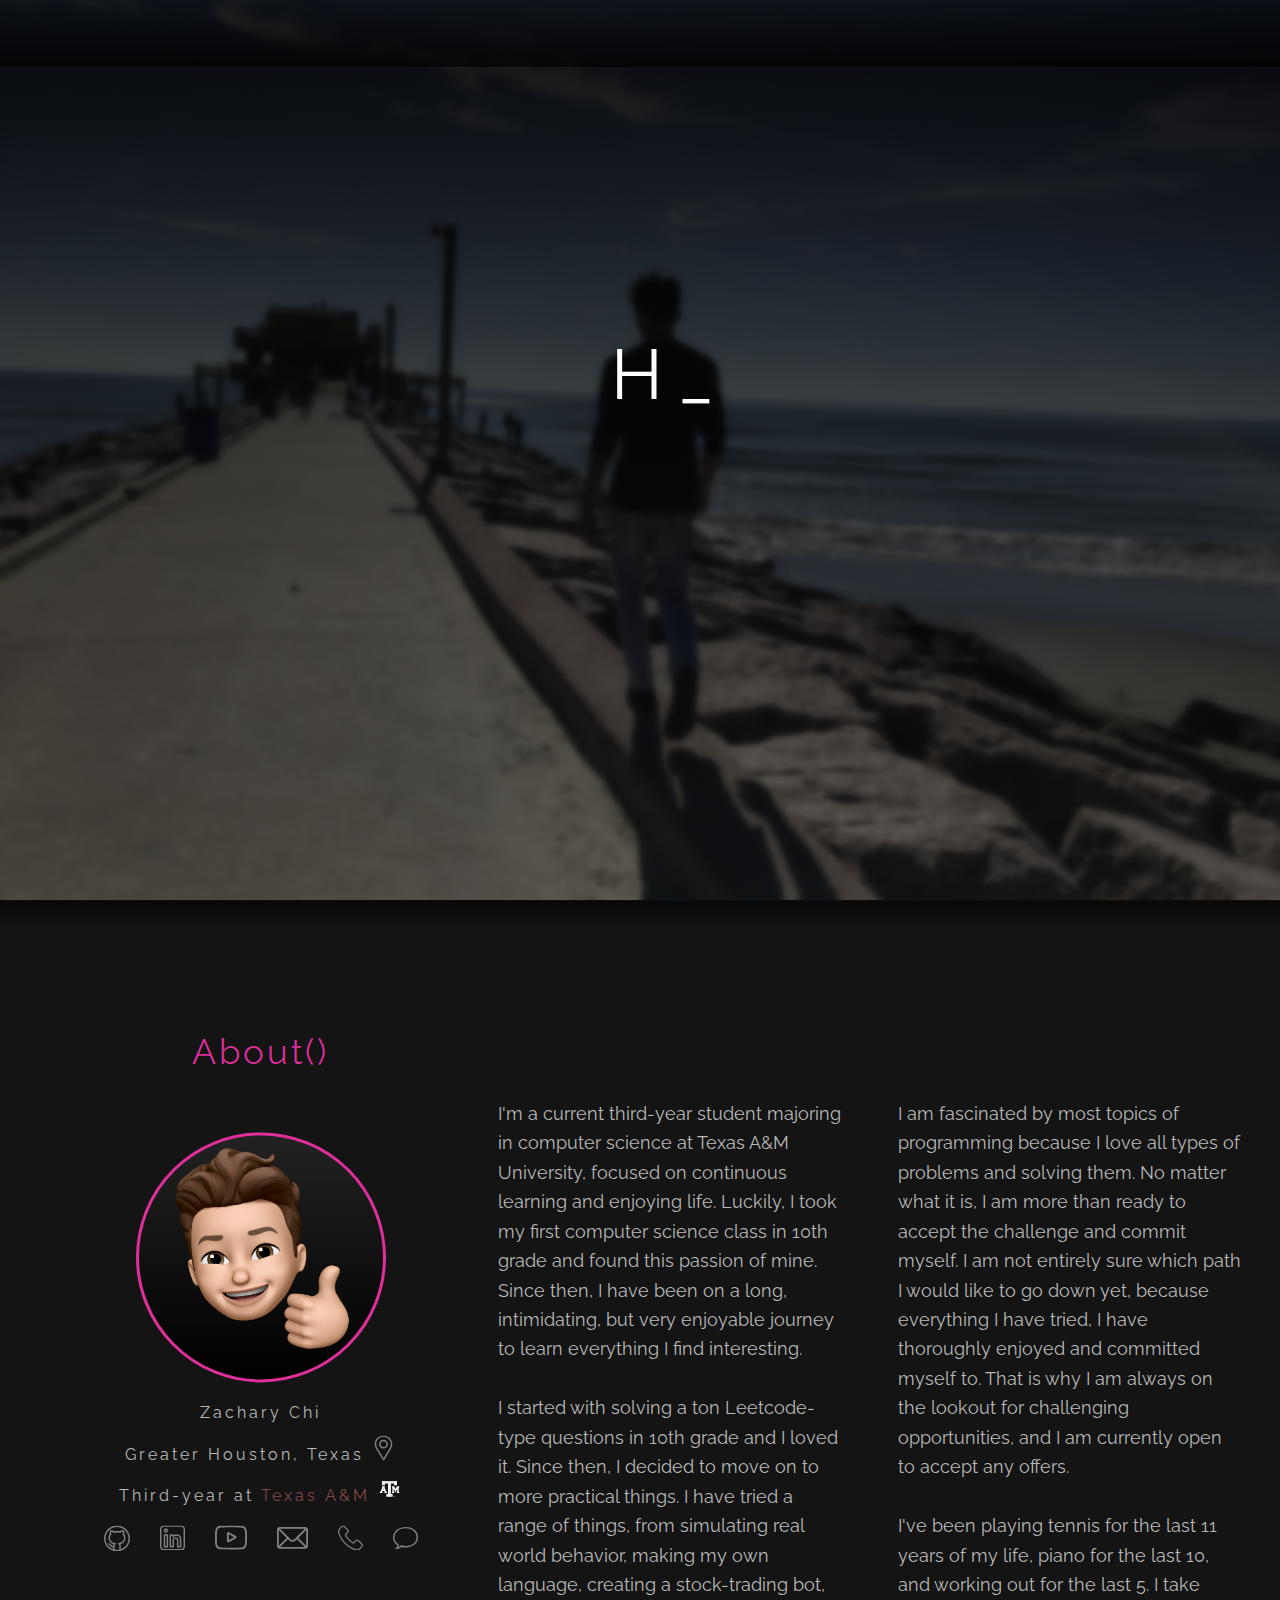
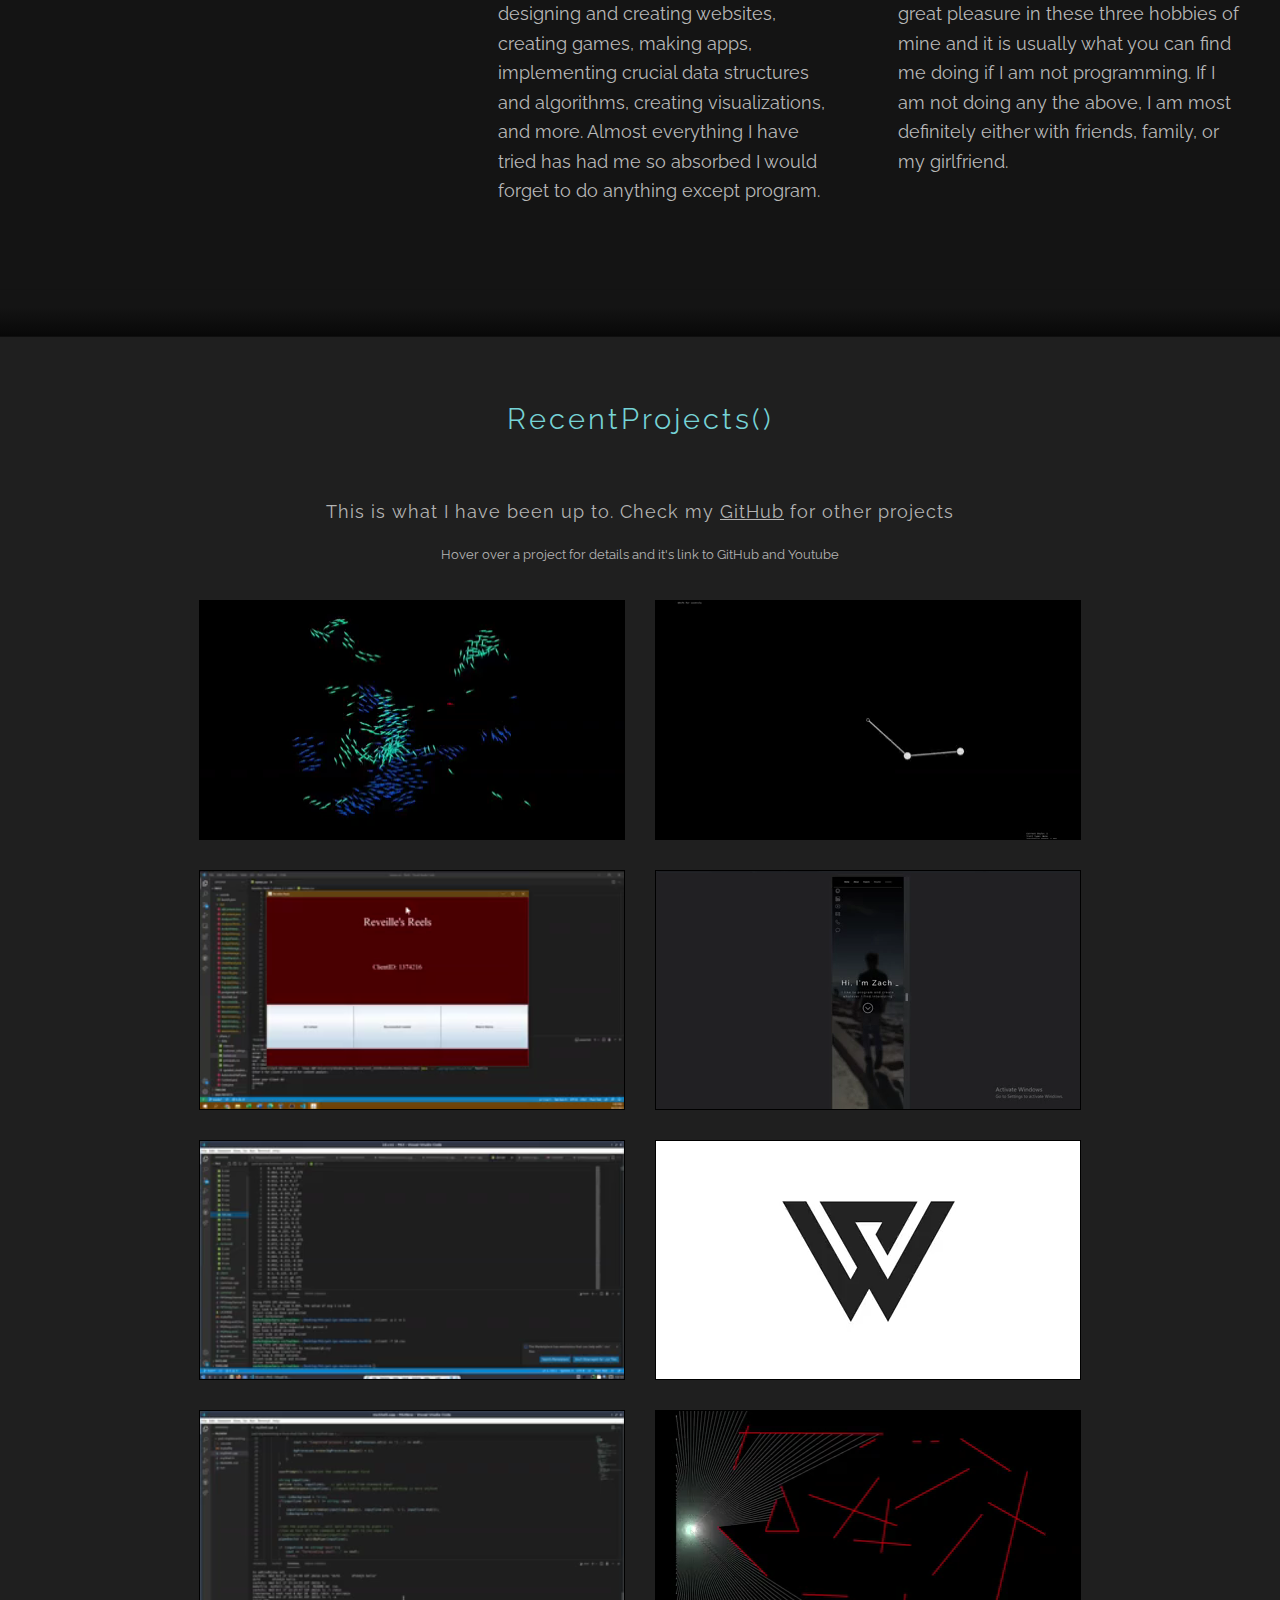
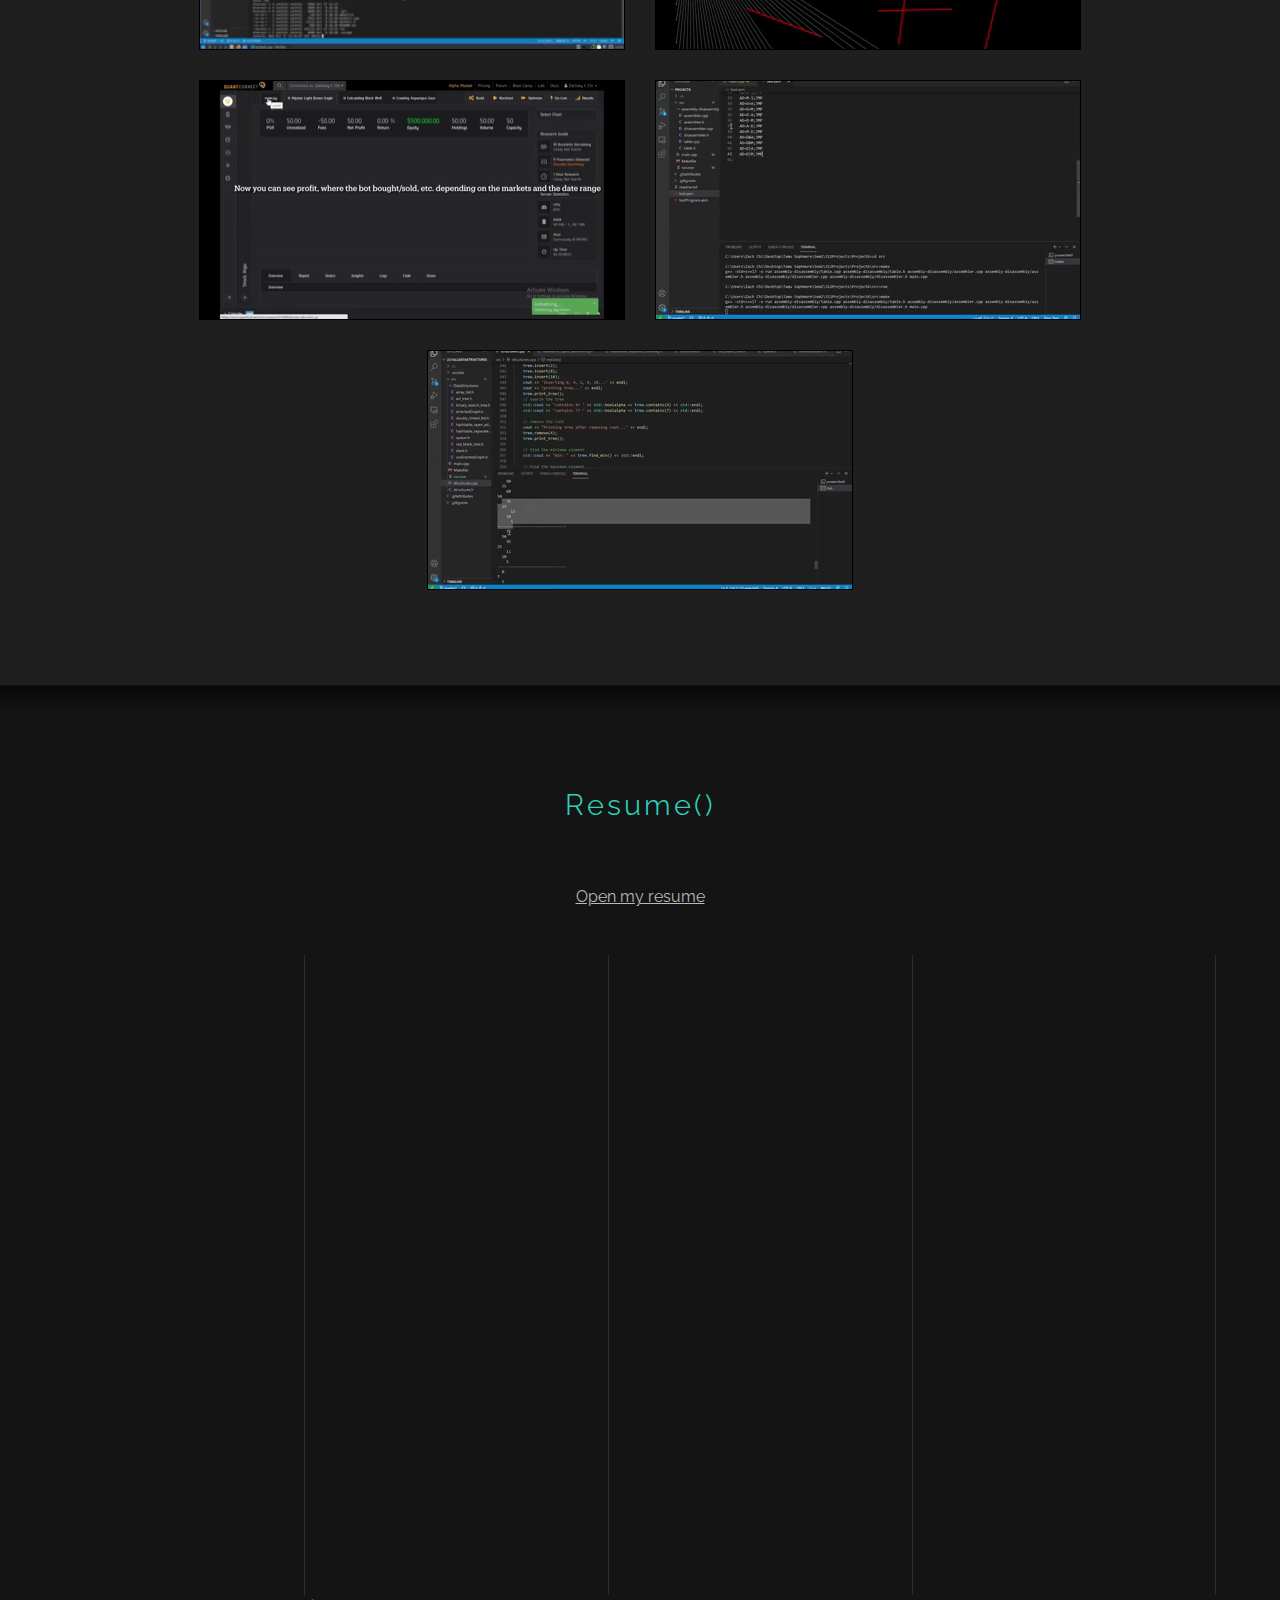
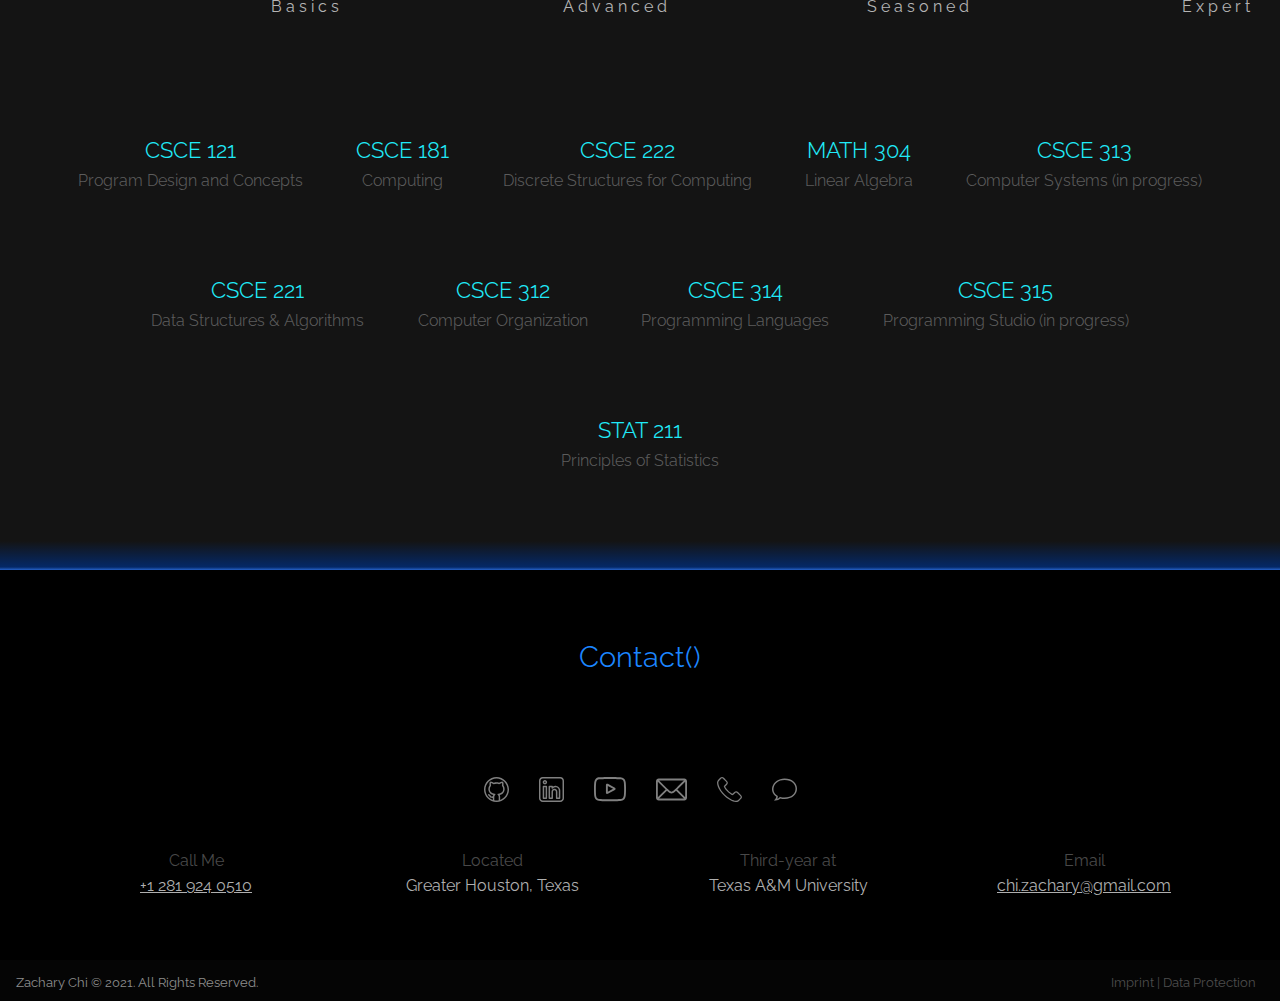
==== index.html @ 0a747696 "added new resume and updated for sql" ====
<!DOCTYPE html>
<head>
<html lang="en-US" prefix="og: http://ogp.me/ns#"> <!--setting default stuff before starting the actual web design-->
    <meta charset="UTF-8">
    <title>Zach Chi</title>
    <meta name="description" content="This is Zach Chi's personal website. Enjoy.">
    <link rel="icon" type="image/png" sizes="32x32" href="img/favicon.png">
    <link rel="stylesheet" type="text/css" href="css/normalize.min.css" media="all" /> <!--import our css files-->
    <link rel="stylesheet" type="text/css" href="css/flexboxgrid.css" media="all" />
    <link rel="stylesheet" type="text/css" href="css/theme.css" media="all" />
    <!--for favicons-->
    <link rel = "shortcut icon" type="image/ico" href="img/favicons/zIcon16.ico" />
    <link rel = "icon" type="image/png" href="img/favicons/zIcon16.png" />
    <link rel = "shortcut icon" type="image/ico" href="img/favicons/zIcon24.ico" />
    <link rel = "icon" type="image/png" href="img/favicons/zIcon24.png" />
    <link rel = "shortcut icon" type="image/ico" href="img/favicons/zIcon32.ico" />
    <link rel = "icon" type="image/png" href="img/favicons/zIcon32.png" />
    <link rel = "shortcut icon" type="image/ico" href="img/favicons/zIcon64.ico" />
    <link rel = "icon" type="image/png" href="img/favicons/zIcon64.png" />
    <!--metadata-->
    <meta name="title" property="og:title" content="Zach Chi" />
    <meta property="og:url" content="https://zacharychi.com" />
    <meta property="og:image" content="https://zacharychi.com/img/Me/meWalkingBlur.png" />
    <meta name="image" property="og:image" content="https://zacharychi.com/img/Me/meWalkingBlur.png" />
    <meta name="description" property="og:description" content="Zach Chi's Website" />
    <meta name="author" property = "og:author" content="Zachary Chi" />

    <link href="https://fonts.googleapis.com/css?family=Raleway&display=swap" rel="stylesheet"> <!--import fonts-->
<meta name="viewport" content="width=device-width,initial-scale=1.0" />
</head>

<body>
    <!--HOME PAGE-->
    <!--Socials-->
    <div class="navigation-bar flex middle-xs" id = "home">
        <nav class="end-xs">
            <div class="homeIcons"> <!--Column at top left of my socials-->
                <a href="https://github.com/Zachhi" ><img src='img/socials/githubNorm.svg' title = "GitHub Profile" class="iconGit"></a>
                <a href="https://www.linkedin.com/in/zachchi/"><img src='img/socials/linkedinNorm.svg' title = "LinkedIn Profile" class="iconLinked"style="padding-top: 10px;"></a>
                <a href="https://www.youtube.com/channel/UClHB2kbtY9QclaZY3D0VgLg"><img src='img/socials/youtubeNorm.svg' title = "Youtube Profile" class="iconYoutube"style="padding-top: 10px;"></a>
                <a href="mailto: chi.zachary@gmail.com"><img src='img/socials/mailNorm.svg' title = "Email" class="iconMail"style="padding-top: 5px;"></a>
                <a href="tel: 281-924-0510"><img src='img/socials/phoneNorm.svg' title = "Call" class="iconPhone"style="padding-top: 10px;"></a>
                <a href="sms://+12819240510"><img src='img/socials/textNorm.svg' title = "Text" class="iconText" style="padding-top: 10px"></a>
            </div>
        </nav>
    </div>
    <!--Directories-->
    <div class="navigation-bar flex middle-xs" style="position: fixed; background-color: rgba(0, 0, 0, .7);">
        <nav class="end-xs onlySmall">
            <header class="fade-in"> <!--#808080 and #34F7E5-->

            <ul class = "onlySmall2">
                <li><a class = "textSubAnim1 navText" href="#home"  >Home</a></li> 
                <li><a class = "textSubAnim1 navText" href="#about-me" style="animation-delay: 3.4s ;" >About</a></li> <!--Row at top right of links to other parts of website-->
                <li><a class = "textSubAnim1 navText" href="#projects"style="animation-delay: 3.8s ;">Projects</a></li>
                <li><a class = "textSubAnim1 navText" href="#resume"style="animation-delay: 4.2s ;">Resume</a></li>
                <li><a class = "textSubAnim1 navText" href="#contact"style="animation-delay: 4.6s ; margin-right: 25px;">Contact</a></li>
            </ul>
            <hr class = "lineAnim">
        </nav>
    </div>
    
    <!--Top Left Zach Chi-->
    <div class="navigation-bar flex middle-xs mainName">
        <nav class = "start-xs" >
            <div class="navNamePos">
                <a class = "textSubAnim1 navName">Zach Chi</a>
            </div>
        </nav>
    </div>

    <!--For background image and text-->
    <div class="hero flex middle-xs">
        <div class="hero-text">

            <div class='console-container mobileHelpContainer'><span id='text'>
            </span><div class='console-underscore' 
                id='console'>&#95;
            </div>
            </div>
            <div class = mobileHelp>
            <h1 class = "textMainAnim1" style="letter-spacing: 5px">Hi, I'm Zach</h1>
            <p class = "textMainAnim2" style="margin:5px; letter-spacing: 3px;">I like to program and create whatever I find interesting</p>
            <a href="#about-me"><img src='img/socials/downNorm.svg' title = "Continue" class="downArrow" style="width: 45px;"></a>
            </div>
          </div>     

    </div>

<!--Once you scroll from home page-->
</header>
<div class="wrapper " >

    <!--ABOUT ME-->
    <hr class = "lineAcross3">
    <div id = "about-me">  <!--So we can scroll here when about me is clicked-->
    <main>
        <section class="intro" style="margin-top: 50px; margin-bottom: 50px;  "> <!--make margin 50 cuz it looks best-->
            <div class="container">
              <div class="row">
                <div class="col"  >
                        <h2 class="section-title" style="color: rgba(223, 47, 156, 0);letter-spacing: 3px;  ">About()</h2>
                    </div>
                </div>
            </div>

                <div class="row margin-bottom-small center-xs responsiveAbout">
                    <div class="col-md" style="margin-left: 50px; margin-right: 50px;"  >

                      <h2 class="section-title" style="color: rgb(223, 47, 155);letter-spacing: 3px; margin-top: -20%;  margin-bottom: 20%; font-size: 35px;">About()</h2>

                        <img src= "img/Me/mojiThumbs2.PNG" class = "profileImage" style="margin: 0 auto; margin-top: -3%;" >
                        <p style=" margin-top: 10px; letter-spacing: 3px;">Zachary Chi</p>
                        <div class = "row;" style=" margin-top: 15px; letter-spacing: 3px; margin-right: -30%; margin-left: -30%;">
                            <p class="aboutText1">Greater Houston, Texas
                            <img src='img/socials/location.svg' title = "Greater Houston, Texas" style="width: 25px; margin-top: -10%;">
                          </p>
                        </div>
                        <div class = "row;" style=" margin-top: 0px; letter-spacing: 3px; margin-right: -30%; margin-left: -30%; ">
                            <p class="aboutText2" style="text-align: center;">Third-year at&nbsp<a href="https://www.tamu.edu/" class = "textTamu">Texas A&M</a>
                            <img src='img/socials/tamuWhite.svg' title = "Greater Houston, Texas" style="width: 25px;  margin-top: -5%;">
                          </p>
                        </div>
                        
                        <div class="row margin-bottom-small center-xs" style="margin-left: -30%; margin-right: -30%;">
                            <a href="https://github.com/Zachhi" ><img src='img/socials/githubNorm.svg' title = "GitHub Profile" style="  margin-top: 0;" class="iconGitWhite"></a>
                            <a href="https://www.linkedin.com/in/zachchi/"><img src='img/socials/linkedinNorm.svg' title = "LinkedIn Profile" style="margin-top: 0;"class="iconLinkedinWhite"></a>
                            <a href="https://www.youtube.com/channel/UClHB2kbtY9QclaZY3D0VgLg"><img src='img/socials/youtubeNorm.svg' title = "Youtube Profile" style="margin-top: 0;"class="iconYoutubeWhite"></a>
                            <a href="mailto: chi.zachary@gmail.com"><img src='img/socials/mailNorm.svg' title = "Email" style=" margin-top: -3px;"class="iconMailWhite"></a>
                            <a href="tel: 281-924-0510"><img src='img/socials/phoneNorm.svg' title = "Call 281-924-0510" style="margin-top: 0;"class="iconPhoneWhite"></a>
                            <a href="sms://+12819240510"><img src='img/socials/textNorm.svg' title = "Text 281-924-0510" style="margin-top: 0;"class="iconTextWhite"></a>
                        </div>
                        
                    </div>

                    <div class="col-md aboutMainText1">
                        <p>  I'm a current third-year student majoring in computer science at Texas A&M University, focused on continuous learning and enjoying life.
                            Luckily, I took my first 
                            computer science class in 10th grade and found this passion of mine. Since then, I have been on a long, intimidating, but very enjoyable journey
                            to learn everything I find interesting.
                            <br><br>
                            
                            I started with solving a ton Leetcode-type questions in 10th grade and I 
                            loved it. Since then, I decided to move on to more practical things. I have tried a range of things,
                            from simulating real world behavior, making my own language, creating a stock-trading bot, designing and creating websites, 
                            creating games, making apps, implementing crucial data structures and algorithms, creating visualizations, and more. Almost everything 
                            I have tried has had me so absorbed I would forget to do anything except program. 

                        </p>
                    </div>
                    <div class="col-md aboutMainText2 mobileAbout">
                        <p> I am fascinated 
                            by most topics of programming because I love all types of problems and solving them. No matter what it is, I am more than
                            ready to accept the challenge and commit myself. I am not entirely sure which path I would like to
                            go down yet, because everything I have tried, I have thoroughly enjoyed and committed myself to. That is why I am always on the lookout for challenging opportunities, and
                            I am currently open to accept any offers.
                            <br><br>
                            I've been playing tennis for the last 11 years of my life, piano for the last 10, and working out for the last 5. 
                            I take great pleasure in these three hobbies of mine and it is usually what you can find me doing if I am not
                            programming. If I am not doing any the above, I am most definitely either with friends, family, or my girlfriend.
                            <br><br>


                        </p>
                    </div>

                </div>


 
                            

            
        </section>
    </div>
                <!--PROJECTS-->
                <hr class = lineAcross>
                <div id = "projects">
                <section class="projects" style="margin-top: 50px; margin-bottom: 0%;">
                    <div class="container">
                        <div class="row center-xs">
                            <div class="col-md">
                                <h2 class="section-titleProjects" style="color: rgb(118, 211, 214); letter-spacing: 3px;">RecentProjects()</h2>
                                <p style="letter-spacing: 1px;" class="mobileProjectText1">This is what I have been up to. Check my <a class = textLinkProjects href="https://github.com/Zachhi">GitHub</a> for other projects</p>
                                <p class = "mobileProjectText2">Hover over a project for details and it's link to GitHub and Youtube</p>
                                <p class = "onlyMobile" style="margin-top: -8px;">(If you're on low power mode videos will not be able to be played)</p>
                            </div>
                        </div>
                    </div>
                   

                        <div class="row margin-bottom-small center-xs" style="margin-bottom: 50px; margin-top: 30px; margin-left: 0%; margin-right: 0%;">

                                <div class="hover-outer-box ">
                                    <div class="video-container projectVideo" >
                                        <video playsinline autoplay muted loop class="video">
                                          <source src="img/videos/boidShort.mp4" type="video/mp4">
                                        Your browser does not support the video tag.
                                        </video>
                                    </div>
                                    <div class="hover-inner-box" >
                                        <div class="hover-content">
                                            <h3>Boids</h3>
                                            <p style>Simulates an abundance of ways in how fish behave with external factors</p>
                                            <a href="https://www.youtube.com/watch?v=G17Cqs6FFl0"><button class="light" style="bottom: 15.5%; right: 10%">Open in Youtube</button></a>
                                            <a href="https://github.com/Zachhi/FlockingBoids-VS"><button class="light" style="bottom: 5%; right: 10%">Open in GitHub</button></a>
                                        </div>
                                    </div>
                                </div>

                                <div class="hover-outer-box">                                        
                                    <div class="video-container projectVideo">
                                        <video playsinline autoplay muted loop class="video">
                                          <source src="img/videos/pendulumShort.mp4" type="video/mp4">
                                        Your browser does not support the video tag.
                                        </video>
                                    </div>                                   
                                    <div class="hover-inner-box">
                                        <div class="hover-content">
                                            <h3 style="font-size: 20px;">Double Pendulum/Butterfly Effect</h3>
                                            <p style = "margin-top: -8%;" class="mobilePendulum">Shows physically accurate double pendulum's and their movements, and offers a ton of visualization options in order to see a double pendulums chaos quality better. This includes the "Butterfly Effect".</p>
                                            <a href="https://www.youtube.com/watch?v=zVo4oz1-nTU&t=101s"><button class="light" style="bottom: 15.5%; right: 10%">Open in Youtube</button></a>
                                            <a href="https://github.com/Zachhi/DoublePendulum-ButterflyEffect-VS"><button class="light" style="bottom: 5%; right: 10%">Open in GitHub</button></a>
                                        </div>
                                    </div>
                                </div>

                                <div class="hover-outer-box">                                        
                                  <div class="video-container projectVideo">
                                      <video playsinline autoplay muted loop class="video">
                                        <source src="img/videos/recMovShort.mp4" type="video/mp4">
                                      Your browser does not support the video tag.
                                      </video>
                                  </div>                                   
                                  <div class="hover-inner-box">
                                      <div class="hover-content">
                                          <h3 style="font-size: 20px;">Reveille's Reels</h3>
                                          <p style = "margin-top: -5%;" class="mobilePendulum">Movie recommendation software made with a team of 5 using waterfall methodology that pulls from an online database using a mix of SQL, PostgreSQL, and Java.</p>
                                          <a href="https://www.youtube.com/watch?v=bvd4KsevTKk&t=1s"><button class="light" style="bottom: 15.5%; right: 10%">Open in Youtube</button></a>
                                          <a href="https://github.com/Zachhi/ReveillesReels"><button class="light" style="bottom: 5%; right: 10%">Open in GitHub</button></a>
                                      </div>
                                  </div>
                              </div>

                                <div class="hover-outer-box">
                                  <div class="video-container projectVideo">
                                      <video playsinline autoplay muted loop class="video">
                                        <source src="img/videos/websiteResized.mp4" type="video/mp4">
                                      Your browser does not support the video tag.
                                      </video>
                                  </div>
                                  <div class="hover-inner-box">
                                      <div class="hover-content">
                                          <h3>Responsive Website</h3>
                                          <p style = "margin-top: -7%;">Responsive web design project, AKA the website you are on. This demo's its responsivenes </p>
                                          <a href="https://github.com/Zachhi/ZachChi-Website"><button class="light" style="bottom: 5%; right: 10%">Open in GitHub</button></a>
                                      </div>
                                  </div>
                              </div>

                              <div class="hover-outer-box">                                        
                                <div class="video-container projectVideo">
                                    <video playsinline autoplay muted loop class="video">
                                      <source src="img/videos/serverShort.mp4" type="video/mp4">
                                    Your browser does not support the video tag.
                                    </video>
                                </div>                                   
                                <div class="hover-inner-box">
                                    <div class="hover-content">
                                        <h3 style="font-size: 16px;">Server-Client IPC Mechanisms</h3>
                                        <p style = "margin-top: -7%;" class="mobileServer">A server and client that speak to each other using specially formulated messages using one of three possible IPC mechanisms. This allows for data extraction and file transfers of electrocardiogram data points.</p>
                                        <a href="https://www.youtube.com/watch?v=OvGpuBfyEio"><button class="light" style="bottom: 15.5%; right: 10%">Open in Youtube</button></a>
                                        <a href="https://github.com/Zachhi/ServerClient-IPCMechanisms"><button class="light" style="bottom: 5%; right: 10%">Open in GitHub</button></a>
                                    </div>
                                </div>
                            </div>

                                <div class="hover-outer-box">
                                  <div class="video-container projectVideo">
                                      <video playsinline autoplay muted loop class="video">
                                        <source src="img/videos/WAnim.mp4" type="video/mp4">
                                      Your browser does not support the video tag.
                                      </video>
                                  </div>
                                  <div class="hover-inner-box">
                                      <div class="hover-content">
                                          <h3>Interpreted Language "W"</h3>
                                          <p style>An interpreted language I created using Haskell, called W</p>
                                          <a href="https://www.youtube.com/watch?v=HfGjAJHtD5w&t=2s"><button class="light" style="bottom: 15.5%; right: 10%">Open in Youtube</button></a>
                                          <a href="https://github.com/Zachhi/InterpretedLanguage-W"><button class="light" style="bottom: 5%; right: 10%">Open in GitHub</button></a>
                                      </div>
                                  </div>
                                </div>

                            <div class="hover-outer-box">                                        
                                <div class="video-container projectVideo">
                                    <video playsinline autoplay muted loop class="video">
                                      <source src="img/videos/linuxShort.mp4" type="video/mp4">
                                    Your browser does not support the video tag.
                                    </video>
                                </div>                                   
                                <div class="hover-inner-box">
                                    <div class="hover-content">
                                        <h3 style="font-size: 20px;">Linux Shell</h3>
                                        <p style = "margin-top: -5%;">Fully functional recreation of the linux shell. Shell has the ability to function as much as the linux/ubuntu shell in your OS</p>
                                        <a href="https://www.youtube.com/watch?v=7mBQbacOZm0&t=1s"><button class="light" style="bottom: 15.5%; right: 10%">Open in Youtube</button></a>
                                        <a href="https://github.com/Zachhi/LinuxShell"><button class="light" style="bottom: 5%; right: 10%">Open in GitHub</button></a>
                                    </div>
                                </div>
                            </div>

                            <div class="hover-outer-box">
                              <div class="video-container projectVideo">
                                  <video playsinline autoplay muted loop class="video">
                                    <source src="img/videos/rayCastShort2.mp4" type="video/mp4">
                                  Your browser does not support the video tag.
                                  </video>
                              </div>
                              <div class="hover-inner-box">
                                  <div class="hover-content">
                                      <h3>Ray Casting</h3>
                                      <p style>Visualizes how rays of light cast depending on its source location and the walls around it</p>
                                      <a href="https://www.youtube.com/watch?v=ngBwJ4v9c_M&t=51s"><button class="light" style="bottom: 15.5%; right: 10%">Open in Youtube</button></a>
                                      <a href="https://github.com/Zachhi/RayCasting-VS"><button class="light" style="bottom: 5%; right: 10%">Open in GitHub</button></a>
                                  </div>
                              </div>
                          </div>

                          <div class="hover-outer-box">
                            <div class="video-container projectVideo">
                                <video playsinline autoplay muted loop class="video">
                                  <source src="img/videos/tradinBotShort.mp4" type="video/mp4">
                                Your browser does not support the video tag.
                                </video>
                            </div>
                            <div class="hover-inner-box">
                                <div class="hover-content">
                                    <h3>Trading Bot</h3>
                                    <p style = "margin-top: -3%;">Implementation of a trading bot that automatically makes trades for you using python and QuantConnect</p>
                                    <a href="https://www.youtube.com/watch?v=99FonnBm1X8&t=2s"><button class="light" style="bottom: 15.5%; right: 10%">Open in Youtube</button></a>
                                    <a href="https://github.com/Zachhi/TradingBot"><button class="light" style="bottom: 5%; right: 10%">Open in GitHub</button></a>
                                </div>
                            </div>
                        </div>

                              <div class="hover-outer-box">                                   
                                <div class="video-container projectVideo">
                                    <video playsinline autoplay muted loop class="video">
                                      <source src="img/videos/ASMLShort.mp4" type="video/mp4" class="projectImage">
                                    Your browser does not support the video tag.
                                    </video>
                                </div>
                                <div class="hover-inner-box">
                                    <div class="hover-content">
                                        <h3 style="margin-top: -3%;" class = "mobileASML1">Hack Assembly Assembler/Disassembler</h3>
                                        <p style="margin-top: -9%;" class = "mobileASML2">An assembler and disassembler for the low-level language hack assembly, which will convert hack assembly files (.asm) to machine language, and machine language files to hack assembly.</p>
                                        <a href="https://www.youtube.com/watch?v=sT9SZdZqSJE&t=4s"><button class="light" style="bottom: 15.5%; right: 10%">Open in Youtube</button></a>
                                        <a href="https://github.com/Zachhi/Assembly-To-From-MachineLanguage"><button class="light" style="bottom: 5%; right: 10%">Open in GitHub</button></a>
                                    </div>
                                </div>
                            </div>

                                <div class="hover-outer-box">                                   
                                  <div class="video-container projectVideo">
                                      <video playsinline autoplay muted loop class="video">
                                        <source src="img/videos/dataShort.mp4" type="video/mp4" class="projectImage">
                                      Your browser does not support the video tag.
                                      </video>
                                  </div>
                                  <div class="hover-inner-box">
                                      <div class="hover-content">
                                          <h3 style="margin-top: -3%;">Data Structures</h3>
                                          <p style="margin-top: -5%;">Just my implementation of almost every main data structure + dijkstra's and prim's algorithm</p>
                                          <a href="https://www.youtube.com/watch?v=MReXthe4F5A&t=43s"><button class="light" style="bottom: 15.5%; right: 10%">Open in Youtube</button></a>
                                          <a href="https://github.com/Zachhi/DataStructures-And-Algorithims"><button class="light" style="bottom: 5%; right: 10%">Open in GitHub</button></a>
                                      </div>
                                  </div>
                              </div>

                        </div>

                    </section>
                </div>

        <!--RESUME-->
        <hr class = lineAcross2>
        <div id = "resume">
        <section class="services" style="margin-top: 50px; margin-bottom: 50px;">
            <div class="row-md center-xs">
                <h2 class="section-titleResume" style="color: rgb(46, 209, 187); letter-spacing: 3px;">Resume()</h2>
                <div class = "row-md center-xs;">
                    <p><a class = textLinkResume href = "img/Resume/finalResume.pdf">Open my resume</a></p>
                </div>
                             <!--THIS IS THE BAR CHART-->

                    <div class="skills" style="text-align: left;">
                        <ul class="lines">
                          <li class="line l--0">
                            <span class="line__label title">
                              
                            </span>
                          </li>
                          <li class="line l--25">
                            <span class="line__label">
                              Basics
                            </span>
                          </li>
                          <li class="line l--50">
                            <span class="line__label">
                              Advanced
                            </span>
                          </li>
                          <li class="line l--75">
                            <span class="line__label">
                              Seasoned
                            </span>
                          </li>
                          <li class="line l--100">
                            <span class="line__label">
                              Expert
                            </span>
                          </li>
                        </ul>
                        
                        <div class="charts">
                          <div class="chart chart--dev">
                            <span class="chart__title">Development</span>
                            <ul class="chart--horiz">
                              <li class="chart__bar" style="width: 92%;">
                                <span class="chart__label">
                                  C++
                                </span>
                              </li>
                              <li class="chart__bar" style="width: 70%;">
                                <span class="chart__label">
                                  Java
                                </span>
                              </li>
                              <li class="chart__bar" style="width: 79%;">
                                <span class="chart__label">
                                  Python
                                </span>
                              </li>
                              <li class="chart__bar" style="width: 30%;">
                                <span class="chart__label">
                                  C
                                </span>
                              </li>
                              <li class="chart__bar" style="width: 85%;">
                                <span class="chart__label">
                                 Html
                                </span>
                              </li>
                              <li class="chart__bar" style="width: 85%;">
                                <span class="chart__label">
                                 CSS3 & CSS
                                </span>
                              </li>
                              <li class="chart__bar" style="width: 45%;">
                                <span class="chart__label">
                                  JavaScript
                                </span>
                              </li>
                              <li class="chart__bar" style="width: 30%;">
                                <span class="chart__label">
                                  Haskell
                                </span>
                              </li>
                              <li class="chart__bar" style="width: 30%;">
                                <span class="chart__label">
                                  SQL
                                </span>
                              </li>

                            </ul>
                          </div>
                          
                          <div class="chart chart--prod">
                            <span class="chart__title">Productivity</span>
                            <ul class="chart--horiz">
                            <li class="chart__bar" style="width: 80%;">
                              <span class="chart__label">
                                Git + Github
                              </span>
                            </li>
                            <li class="chart__bar" style="width: 60%;">
                              <span class="chart__label">
                                Microsoft Office (Excel + Powerpoint)
                              </span>
                            </li>
                          </ul>
                          </div>
                          
                          <div class="chart chart--design">
                            <span class="chart__title">Design</span>
                            <ul class="chart--horiz">
                            <li class="chart__bar" style="width: 75%;">
                              <span class="chart__label">
                                Figma
                              </span>
                            </li>
                            <li class="chart__bar" style="width: 15%;">
                              <span class="chart__label">
                                Sketch
                              </span>
                            </li>
                          </ul>
                          </div>
                        </div>
                      </div>

                    <!--THIS IS THE BAR CHART-->

                        <img src = "img/Resume/finalResume.jpg" class="resume" style="margin-top: 2%;"> 

                   
                        
<!--
                        <img src = "img/design7.png" style="position: absolute; width: 200px;height: 175px; left: 10%; bottom: 22%; opacity: .2;"class="rotate1">
                        <img src = "img/design7.png" style="position: absolute; width: 200px; height: 175px; bottom: 12%; right: 10%; opacity: .2;" class="rotate2">

-->
            </div>

            <div class = "col-md center-xs classes"> <!--20, -30-->
            <div class="row-md center-xs courseHolder">
                <h4 class = "courses">CSCE 121</h4>
                <h6 class = "courseDescription">Program Design and Concepts</h6>
            </div>
            <div class="row-md center-xs courseHolder">
                <h4 class = "courses">CSCE 181</h4>
                <h6 class = "courseDescription">Computing</h6>
            </div>
            <div class="row-md center-xs courseHolder">
                <h4 class = "courses">CSCE 222</h4>
                <h6 class = "courseDescription">Discrete Structures for Computing</h6>
            </div>
            <div class="row-md center-xs courseHolder">
                <h4 class = "courses">MATH 304</h4>
                <h6 class = "courseDescription">Linear Algebra</h6>
            </div>
            <div class="row-md center-xs courseHolder">
                <h4 class = "courses">CSCE 313</h4>
                <h6 class = "courseDescription">Computer Systems (in progress)</h6>
            </div>

            <div class="row-md center-xs courseHolder">
                <h4 class = "courses">CSCE 221</h4>
                <h6 class = "courseDescription">Data Structures & Algorithms</h6>
            </div>
            <div class="row-md center-xs courseHolder">
                <h4 class = "courses">CSCE 312</h4>
                <h6 class = "courseDescription">Computer Organization</h6>
            </div>
            <div class="row-md center-xs courseHolder">
                <h4 class = "courses">CSCE 314</h4>
                <h6 class = "courseDescription">Programming Languages</h6>
            </div>
            <div class="row-md center-xs courseHolder">
                <h4 class = "courses">CSCE 315</h4>
                <h6 class = "courseDescription">Programming Studio (in progress)</h6>
            </div>
            <div class="row-md center-xs courseHolder">
                <h4 class = "courses">STAT 211</h4>
                <h6 class = "courseDescription">Principles of Statistics</h6>
            </div>
        </div>


        </section>
        </div>




            <!--CONTACT-->
            <hr class = "lineAcross4">
            <div id = "contact"> 
            <section class="contact"style="margin-top: 25px; margin-bottom: 25px">
                <div class="container">
                    <hr class = "lineAnim">
                    <div class="row center-xs">
                        <div class="col-md">
                            <h2 class="section-title" style="color: rgb(28, 134, 255);">Contact()</h2>
                        </div>
                    </div>
                    <div class="row margin-bottom-small center-xs">
                        <a href="https://github.com/Zachhi" ><img src='img/socials/githubNorm.svg' title = "GitHub Profile" class="iconGitWhite1"></a>
                        <a href="https://www.linkedin.com/in/zachchi/"><img src='img/socials/linkedinNorm.svg' title = "LinkedIn Profile" class="iconLinkedinWhite1"></a>
                        <a href="https://www.youtube.com/channel/UClHB2kbtY9QclaZY3D0VgLg"><img src='img/socials/youtubeNorm.svg' title = "Youtube Profile"class="iconYoutubeWhite1"></a>
                        <a href="mailto: chi.zachary@gmail.com"><img src='img/socials/mailNorm.svg' title = "Email" class="iconMailWhite1"></a>
                        <a href="tel: 281-924-0510"><img src='img/socials/phoneNorm.svg' title = "Call 281-924-0510"class="iconPhoneWhite1"></a>
                        <a href="sms://+12819240510"><img src='img/socials/textNorm.svg' title = "Text 281-924-0510"class="iconTextWhite1"></a>
                    </div>
                    <div class="row margin-bottom-small center-xs">
                        <div class="col-md">Call Me<br/><a href = "tel: 281-924-0510" class = "textCall">+1 281 924 0510</a></div>
                        <div class="col-md">Located<br/><div style="color: rgb(175, 175, 175);">Greater Houston, Texas</div></div>
                        <div class="col-md">Third-year at<br/><div style="color: rgb(175, 175, 175);">Texas A&M University</div></div>
                        <div class="col-md">Email<br/><a href = "mailto: chi.zachary@gmail.com" class = "textGmail">chi.zachary@gmail.com</a></div>
                    </div>

                </div>
            </section>
        </div>

        </main>
    </div>
    

    <!--FOOTER-->
    <div class="row secondary-footer">

         <p style="color: rgb(141, 141, 141); margin-right: 10px;">Zachary Chi © 2021. All Rights Reserved.</p>      
     <div class="col-md end-md">
         <p><a href="#">Imprint</a> | <a href="#">Data Protection</a></p>                
     </div>
 </div>
 <script src="https://cdn.polyfill.io/v2/polyfill.min.js?callback=polyfillsAreLoaded" defer></script>
 <script src="https://ajax.googleapis.com/ajax/libs/jquery/3.4.1/jquery.min.js"></script>
 <script src="js/script.js" defer></script>
</body>
</html>
---- css/flexboxgrid.css ----
.container-fluid,
.container {
  margin-right: auto;
  margin-left: auto;
}

.container-fluid {
  padding-right: 2rem;
  padding-left: 2rem;
}

.row {
  box-sizing: border-box;
  display: -webkit-box;
  display: -ms-flexbox;
  display: flex;
  -webkit-box-flex: 0;
  -ms-flex: 0 1 auto;
  flex: 0 1 auto;
  -webkit-box-orient: horizontal;
  -webkit-box-direction: normal;
  -ms-flex-direction: row;
  flex-direction: row;
  -ms-flex-wrap: wrap;
  flex-wrap: wrap;
  margin-right: -0.5rem;
  margin-left: -0.5rem;
}

.row.reverse {
  -webkit-box-orient: horizontal;
  -webkit-box-direction: reverse;
  -ms-flex-direction: row-reverse;
  flex-direction: row-reverse;
}

.col.reverse {
  -webkit-box-orient: vertical;
  -webkit-box-direction: reverse;
  -ms-flex-direction: column-reverse;
  flex-direction: column-reverse;
}

.col-xs,
.col-xs-1,
.col-xs-2,
.col-xs-3,
.col-xs-4,
.col-xs-5,
.col-xs-6,
.col-xs-7,
.col-xs-8,
.col-xs-9,
.col-xs-10,
.col-xs-11,
.col-xs-12,
.col-xs-offset-0,
.col-xs-offset-1,
.col-xs-offset-2,
.col-xs-offset-3,
.col-xs-offset-4,
.col-xs-offset-5,
.col-xs-offset-6,
.col-xs-offset-7,
.col-xs-offset-8,
.col-xs-offset-9,
.col-xs-offset-10,
.col-xs-offset-11,
.col-xs-offset-12 {
  box-sizing: border-box;
  -webkit-box-flex: 0;
  -ms-flex: 0 0 auto;
  flex: 0 0 auto;
  padding-right: 0.5rem;
  padding-left: 0.5rem;
}

.col-xs {
  -webkit-box-flex: 1;
  -ms-flex-positive: 1;
  flex-grow: 1;
  -ms-flex-preferred-size: 0;
  flex-basis: 0;
  max-width: 100%;
}

.col-xs-1 {
  -ms-flex-preferred-size: 8.33333333%;
  flex-basis: 8.33333333%;
  max-width: 8.33333333%;
}

.col-xs-2 {
  -ms-flex-preferred-size: 16.66666667%;
  flex-basis: 16.66666667%;
  max-width: 16.66666667%;
}

.col-xs-3 {
  -ms-flex-preferred-size: 25%;
  flex-basis: 25%;
  max-width: 25%;
}

.col-xs-4 {
  -ms-flex-preferred-size: 33.33333333%;
  flex-basis: 33.33333333%;
  max-width: 33.33333333%;
}

.col-xs-5 {
  -ms-flex-preferred-size: 41.66666667%;
  flex-basis: 41.66666667%;
  max-width: 41.66666667%;
}

.col-xs-6 {
  -ms-flex-preferred-size: 50%;
  flex-basis: 50%;
  max-width: 50%;
}

.col-xs-7 {
  -ms-flex-preferred-size: 58.33333333%;
  flex-basis: 58.33333333%;
  max-width: 58.33333333%;
}

.col-xs-8 {
  -ms-flex-preferred-size: 66.66666667%;
  flex-basis: 66.66666667%;
  max-width: 66.66666667%;
}

.col-xs-9 {
  -ms-flex-preferred-size: 75%;
  flex-basis: 75%;
  max-width: 75%;
}

.col-xs-10 {
  -ms-flex-preferred-size: 83.33333333%;
  flex-basis: 83.33333333%;
  max-width: 83.33333333%;
}

.col-xs-11 {
  -ms-flex-preferred-size: 91.66666667%;
  flex-basis: 91.66666667%;
  max-width: 91.66666667%;
}

.col-xs-12 {
  -ms-flex-preferred-size: 100%;
  flex-basis: 100%;
  max-width: 100%;
}

.col-xs-offset-0 {
  margin-left: 0;
}

.col-xs-offset-1 {
  margin-left: 8.33333333%;
}

.col-xs-offset-2 {
  margin-left: 16.66666667%;
}

.col-xs-offset-3 {
  margin-left: 25%;
}

.col-xs-offset-4 {
  margin-left: 33.33333333%;
}

.col-xs-offset-5 {
  margin-left: 41.66666667%;
}

.col-xs-offset-6 {
  margin-left: 50%;
}

.col-xs-offset-7 {
  margin-left: 58.33333333%;
}

.col-xs-offset-8 {
  margin-left: 66.66666667%;
}

.col-xs-offset-9 {
  margin-left: 75%;
}

.col-xs-offset-10 {
  margin-left: 83.33333333%;
}

.col-xs-offset-11 {
  margin-left: 91.66666667%;
}

.start-xs {
  -webkit-box-pack: start;
  -ms-flex-pack: start;
  justify-content: flex-start;
  text-align: start;
}

.center-xs {
  -webkit-box-pack: center;
  -ms-flex-pack: center;
  justify-content: center;
  text-align: center;
}

.end-xs {
  -webkit-box-pack: end;
  -ms-flex-pack: end;
  justify-content: flex-end;
  text-align: end;
}

.top-xs {
  -webkit-box-align: start;
  -ms-flex-align: start;
  align-items: flex-start;
}

.middle-xs {
  -webkit-box-align: center;
  -ms-flex-align: center;
  align-items: center;
}

.bottom-xs {
  -webkit-box-align: end;
  -ms-flex-align: end;
  align-items: flex-end;
}

.around-xs {
  -ms-flex-pack: distribute;
  justify-content: space-around;
}

.between-xs {
  -webkit-box-pack: justify;
  -ms-flex-pack: justify;
  justify-content: space-between;
}

.first-xs {
  -webkit-box-ordinal-group: 0;
  -ms-flex-order: -1;
  order: -1;
}

.last-xs {
  -webkit-box-ordinal-group: 2;
  -ms-flex-order: 1;
  order: 1;
}

@media only screen and (min-width: 48em) {
  .container {
    width: 49rem;
  }

  .col-sm,
  .col-sm-1,
  .col-sm-2,
  .col-sm-3,
  .col-sm-4,
  .col-sm-5,
  .col-sm-6,
  .col-sm-7,
  .col-sm-8,
  .col-sm-9,
  .col-sm-10,
  .col-sm-11,
  .col-sm-12,
  .col-sm-offset-0,
  .col-sm-offset-1,
  .col-sm-offset-2,
  .col-sm-offset-3,
  .col-sm-offset-4,
  .col-sm-offset-5,
  .col-sm-offset-6,
  .col-sm-offset-7,
  .col-sm-offset-8,
  .col-sm-offset-9,
  .col-sm-offset-10,
  .col-sm-offset-11,
  .col-sm-offset-12 {
    box-sizing: border-box;
    -webkit-box-flex: 0;
    -ms-flex: 0 0 auto;
    flex: 0 0 auto;
    padding-right: 0.5rem;
    padding-left: 0.5rem;
  }

  .col-sm {
    -webkit-box-flex: 1;
    -ms-flex-positive: 1;
    flex-grow: 1;
    -ms-flex-preferred-size: 0;
    flex-basis: 0;
    max-width: 100%;
  }

  .col-sm-1 {
    -ms-flex-preferred-size: 8.33333333%;
    flex-basis: 8.33333333%;
    max-width: 8.33333333%;
  }

  .col-sm-2 {
    -ms-flex-preferred-size: 16.66666667%;
    flex-basis: 16.66666667%;
    max-width: 16.66666667%;
  }

  .col-sm-3 {
    -ms-flex-preferred-size: 25%;
    flex-basis: 25%;
    max-width: 25%;
  }

  .col-sm-4 {
    -ms-flex-preferred-size: 33.33333333%;
    flex-basis: 33.33333333%;
    max-width: 33.33333333%;
  }

  .col-sm-5 {
    -ms-flex-preferred-size: 41.66666667%;
    flex-basis: 41.66666667%;
    max-width: 41.66666667%;
  }

  .col-sm-6 {
    -ms-flex-preferred-size: 50%;
    flex-basis: 50%;
    max-width: 50%;
  }

  .col-sm-7 {
    -ms-flex-preferred-size: 58.33333333%;
    flex-basis: 58.33333333%;
    max-width: 58.33333333%;
  }

  .col-sm-8 {
    -ms-flex-preferred-size: 66.66666667%;
    flex-basis: 66.66666667%;
    max-width: 66.66666667%;
  }

  .col-sm-9 {
    -ms-flex-preferred-size: 75%;
    flex-basis: 75%;
    max-width: 75%;
  }

  .col-sm-10 {
    -ms-flex-preferred-size: 83.33333333%;
    flex-basis: 83.33333333%;
    max-width: 83.33333333%;
  }

  .col-sm-11 {
    -ms-flex-preferred-size: 91.66666667%;
    flex-basis: 91.66666667%;
    max-width: 91.66666667%;
  }

  .col-sm-12 {
    -ms-flex-preferred-size: 100%;
    flex-basis: 100%;
    max-width: 100%;
  }

  .col-sm-offset-0 {
    margin-left: 0;
  }

  .col-sm-offset-1 {
    margin-left: 8.33333333%;
  }

  .col-sm-offset-2 {
    margin-left: 16.66666667%;
  }

  .col-sm-offset-3 {
    margin-left: 25%;
  }

  .col-sm-offset-4 {
    margin-left: 33.33333333%;
  }

  .col-sm-offset-5 {
    margin-left: 41.66666667%;
  }

  .col-sm-offset-6 {
    margin-left: 50%;
  }

  .col-sm-offset-7 {
    margin-left: 58.33333333%;
  }

  .col-sm-offset-8 {
    margin-left: 66.66666667%;
  }

  .col-sm-offset-9 {
    margin-left: 75%;
  }

  .col-sm-offset-10 {
    margin-left: 83.33333333%;
  }

  .col-sm-offset-11 {
    margin-left: 91.66666667%;
  }

  .start-sm {
    -webkit-box-pack: start;
    -ms-flex-pack: start;
    justify-content: flex-start;
    text-align: start;
  }

  .center-sm {
    -webkit-box-pack: center;
    -ms-flex-pack: center;
    justify-content: center;
    text-align: center;
  }

  .end-sm {
    -webkit-box-pack: end;
    -ms-flex-pack: end;
    justify-content: flex-end;
    text-align: end;
  }

  .top-sm {
    -webkit-box-align: start;
    -ms-flex-align: start;
    align-items: flex-start;
  }

  .middle-sm {
    -webkit-box-align: center;
    -ms-flex-align: center;
    align-items: center;
  }

  .bottom-sm {
    -webkit-box-align: end;
    -ms-flex-align: end;
    align-items: flex-end;
  }

  .around-sm {
    -ms-flex-pack: distribute;
    justify-content: space-around;
  }

  .between-sm {
    -webkit-box-pack: justify;
    -ms-flex-pack: justify;
    justify-content: space-between;
  }

  .first-sm {
    -webkit-box-ordinal-group: 0;
    -ms-flex-order: -1;
    order: -1;
  }

  .last-sm {
    -webkit-box-ordinal-group: 2;
    -ms-flex-order: 1;
    order: 1;
  }
}

@media only screen and (min-width: 64em) {
  .container {
    width: 65rem;
  }

  .col-md,
  .col-md-1,
  .col-md-2,
  .col-md-3,
  .col-md-4,
  .col-md-5,
  .col-md-6,
  .col-md-7,
  .col-md-8,
  .col-md-9,
  .col-md-10,
  .col-md-11,
  .col-md-12,
  .col-md-offset-0,
  .col-md-offset-1,
  .col-md-offset-2,
  .col-md-offset-3,
  .col-md-offset-4,
  .col-md-offset-5,
  .col-md-offset-6,
  .col-md-offset-7,
  .col-md-offset-8,
  .col-md-offset-9,
  .col-md-offset-10,
  .col-md-offset-11,
  .col-md-offset-12 {
    box-sizing: border-box;
    -webkit-box-flex: 0;
    -ms-flex: 0 0 auto;
    flex: 0 0 auto;
    padding-right: 0.5rem;
    padding-left: 0.5rem;
  }

  .col-md {
    -webkit-box-flex: 1;
    -ms-flex-positive: 1;
    flex-grow: 1;
    -ms-flex-preferred-size: 0;
    flex-basis: 0;
    max-width: 100%;
  }

  .col-md-1 {
    -ms-flex-preferred-size: 8.33333333%;
    flex-basis: 8.33333333%;
    max-width: 8.33333333%;
  }

  .col-md-2 {
    -ms-flex-preferred-size: 16.66666667%;
    flex-basis: 16.66666667%;
    max-width: 16.66666667%;
  }

  .col-md-3 {
    -ms-flex-preferred-size: 25%;
    flex-basis: 25%;
    max-width: 25%;
  }

  .col-md-4 {
    -ms-flex-preferred-size: 33.33333333%;
    flex-basis: 33.33333333%;
    max-width: 33.33333333%;
  }

  .col-md-5 {
    -ms-flex-preferred-size: 41.66666667%;
    flex-basis: 41.66666667%;
    max-width: 41.66666667%;
  }

  .col-md-6 {
    -ms-flex-preferred-size: 50%;
    flex-basis: 50%;
    max-width: 50%;
  }

  .col-md-7 {
    -ms-flex-preferred-size: 58.33333333%;
    flex-basis: 58.33333333%;
    max-width: 58.33333333%;
  }

  .col-md-8 {
    -ms-flex-preferred-size: 66.66666667%;
    flex-basis: 66.66666667%;
    max-width: 66.66666667%;
  }

  .col-md-9 {
    -ms-flex-preferred-size: 75%;
    flex-basis: 75%;
    max-width: 75%;
  }

  .col-md-10 {
    -ms-flex-preferred-size: 83.33333333%;
    flex-basis: 83.33333333%;
    max-width: 83.33333333%;
  }

  .col-md-11 {
    -ms-flex-preferred-size: 91.66666667%;
    flex-basis: 91.66666667%;
    max-width: 91.66666667%;
  }

  .col-md-12 {
    -ms-flex-preferred-size: 100%;
    flex-basis: 100%;
    max-width: 100%;
  }

  .col-md-offset-0 {
    margin-left: 0;
  }

  .col-md-offset-1 {
    margin-left: 8.33333333%;
  }

  .col-md-offset-2 {
    margin-left: 16.66666667%;
  }

  .col-md-offset-3 {
    margin-left: 25%;
  }

  .col-md-offset-4 {
    margin-left: 33.33333333%;
  }

  .col-md-offset-5 {
    margin-left: 41.66666667%;
  }

  .col-md-offset-6 {
    margin-left: 50%;
  }

  .col-md-offset-7 {
    margin-left: 58.33333333%;
  }

  .col-md-offset-8 {
    margin-left: 66.66666667%;
  }

  .col-md-offset-9 {
    margin-left: 75%;
  }

  .col-md-offset-10 {
    margin-left: 83.33333333%;
  }

  .col-md-offset-11 {
    margin-left: 91.66666667%;
  }

  .start-md {
    -webkit-box-pack: start;
    -ms-flex-pack: start;
    justify-content: flex-start;
    text-align: start;
  }

  .center-md {
    -webkit-box-pack: center;
    -ms-flex-pack: center;
    justify-content: center;
    text-align: center;
  }

  .end-md {
    -webkit-box-pack: end;
    -ms-flex-pack: end;
    justify-content: flex-end;
    text-align: end;
  }

  .top-md {
    -webkit-box-align: start;
    -ms-flex-align: start;
    align-items: flex-start;
  }

  .middle-md {
    -webkit-box-align: center;
    -ms-flex-align: center;
    align-items: center;
  }

  .bottom-md {
    -webkit-box-align: end;
    -ms-flex-align: end;
    align-items: flex-end;
  }

  .around-md {
    -ms-flex-pack: distribute;
    justify-content: space-around;
  }

  .between-md {
    -webkit-box-pack: justify;
    -ms-flex-pack: justify;
    justify-content: space-between;
  }

  .first-md {
    -webkit-box-ordinal-group: 0;
    -ms-flex-order: -1;
    order: -1;
  }

  .last-md {
    -webkit-box-ordinal-group: 2;
    -ms-flex-order: 1;
    order: 1;
  }
}

@media only screen and (min-width: 75em) {
  .container {
    width: 76rem;
  }

  .col-lg,
  .col-lg-1,
  .col-lg-2,
  .col-lg-3,
  .col-lg-4,
  .col-lg-5,
  .col-lg-6,
  .col-lg-7,
  .col-lg-8,
  .col-lg-9,
  .col-lg-10,
  .col-lg-11,
  .col-lg-12,
  .col-lg-offset-0,
  .col-lg-offset-1,
  .col-lg-offset-2,
  .col-lg-offset-3,
  .col-lg-offset-4,
  .col-lg-offset-5,
  .col-lg-offset-6,
  .col-lg-offset-7,
  .col-lg-offset-8,
  .col-lg-offset-9,
  .col-lg-offset-10,
  .col-lg-offset-11,
  .col-lg-offset-12 {
    box-sizing: border-box;
    -webkit-box-flex: 0;
    -ms-flex: 0 0 auto;
    flex: 0 0 auto;
    padding-right: 0.5rem;
    padding-left: 0.5rem;
  }

  .col-lg {
    -webkit-box-flex: 1;
    -ms-flex-positive: 1;
    flex-grow: 1;
    -ms-flex-preferred-size: 0;
    flex-basis: 0;
    max-width: 100%;
  }

  .col-lg-1 {
    -ms-flex-preferred-size: 8.33333333%;
    flex-basis: 8.33333333%;
    max-width: 8.33333333%;
  }

  .col-lg-2 {
    -ms-flex-preferred-size: 16.66666667%;
    flex-basis: 16.66666667%;
    max-width: 16.66666667%;
  }

  .col-lg-3 {
    -ms-flex-preferred-size: 25%;
    flex-basis: 25%;
    max-width: 25%;
  }

  .col-lg-4 {
    -ms-flex-preferred-size: 33.33333333%;
    flex-basis: 33.33333333%;
    max-width: 33.33333333%;
  }

  .col-lg-5 {
    -ms-flex-preferred-size: 41.66666667%;
    flex-basis: 41.66666667%;
    max-width: 41.66666667%;
  }

  .col-lg-6 {
    -ms-flex-preferred-size: 50%;
    flex-basis: 50%;
    max-width: 50%;
  }

  .col-lg-7 {
    -ms-flex-preferred-size: 58.33333333%;
    flex-basis: 58.33333333%;
    max-width: 58.33333333%;
  }

  .col-lg-8 {
    -ms-flex-preferred-size: 66.66666667%;
    flex-basis: 66.66666667%;
    max-width: 66.66666667%;
  }

  .col-lg-9 {
    -ms-flex-preferred-size: 75%;
    flex-basis: 75%;
    max-width: 75%;
  }

  .col-lg-10 {
    -ms-flex-preferred-size: 83.33333333%;
    flex-basis: 83.33333333%;
    max-width: 83.33333333%;
  }

  .col-lg-11 {
    -ms-flex-preferred-size: 91.66666667%;
    flex-basis: 91.66666667%;
    max-width: 91.66666667%;
  }

  .col-lg-12 {
    -ms-flex-preferred-size: 100%;
    flex-basis: 100%;
    max-width: 100%;
  }

  .col-lg-offset-0 {
    margin-left: 0;
  }

  .col-lg-offset-1 {
    margin-left: 8.33333333%;
  }

  .col-lg-offset-2 {
    margin-left: 16.66666667%;
  }

  .col-lg-offset-3 {
    margin-left: 25%;
  }

  .col-lg-offset-4 {
    margin-left: 33.33333333%;
  }

  .col-lg-offset-5 {
    margin-left: 41.66666667%;
  }

  .col-lg-offset-6 {
    margin-left: 50%;
  }

  .col-lg-offset-7 {
    margin-left: 58.33333333%;
  }

  .col-lg-offset-8 {
    margin-left: 66.66666667%;
  }

  .col-lg-offset-9 {
    margin-left: 75%;
  }

  .col-lg-offset-10 {
    margin-left: 83.33333333%;
  }

  .col-lg-offset-11 {
    margin-left: 91.66666667%;
  }

  .start-lg {
    -webkit-box-pack: start;
    -ms-flex-pack: start;
    justify-content: flex-start;
    text-align: start;
  }

  .center-lg {
    -webkit-box-pack: center;
    -ms-flex-pack: center;
    justify-content: center;
    text-align: center;
  }

  .end-lg {
    -webkit-box-pack: end;
    -ms-flex-pack: end;
    justify-content: flex-end;
    text-align: end;
  }

  .top-lg {
    -webkit-box-align: start;
    -ms-flex-align: start;
    align-items: flex-start;
  }

  .middle-lg {
    -webkit-box-align: center;
    -ms-flex-align: center;
    align-items: center;
  }

  .bottom-lg {
    -webkit-box-align: end;
    -ms-flex-align: end;
    align-items: flex-end;
  }

  .around-lg {
    -ms-flex-pack: distribute;
    justify-content: space-around;
  }

  .between-lg {
    -webkit-box-pack: justify;
    -ms-flex-pack: justify;
    justify-content: space-between;
  }

  .first-lg {
    -webkit-box-ordinal-group: 0;
    -ms-flex-order: -1;
    order: -1;
  }

  .last-lg {
    -webkit-box-ordinal-group: 2;
    -ms-flex-order: 1;
    order: 1;
  }
}
---- css/theme.css ----
/*-------------------------------------------------------------*/
/*FOR LAPTOPS AND MONITORS*/
@media only screen and (min-width: 1000px) {
	html {
		-webkit-box-sizing: border-box;
		-moz-box-sizing: border-box;
		box-sizing: border-box;
		scroll-behavior: smooth;
		overflow-x: hidden;
	}
	
	*,
	*::before,
	*::after {
		-webkit-box-sizing: inherit;
		-moz-box-sizing: inherit;
		box-sizing: inherit;
	}
	
	body {
		overflow-x: hidden;
		font-size: 1.0em; /* currently ems cause chrome bug misinterpreting rems on body element */
		line-height: 1.6;
		font-weight: 400;
		font-family: "Raleway", "HelveticaNeue", "Helvetica Neue", Helvetica, Arial, sans-serif;
		/*
		color: rgb(61, 61, 61); 
		*/
		color: rgb(73, 73, 73);
		background-color: rgb(20, 20, 20);
		margin: 0 auto;
		position: relative;
		/*background: -webkit-repeating-linear-gradient(rgb(145, 145, 145), rgba(0, 0, 0));*/
	
		/*
			color: rgb(61, 61, 61); 
		background-color: rgb(226, 226, 226);
		*/
	}
	.onlyMobile{
		font-size: 0px;
	}
	.mobileProjectText1{
		font-size: 18px;
	}
	.mobileProjectText2{
		font-size: 13px;	
	}
	.responsiveAbout{
		margin-left: 120px; 
		margin-right: 120px; 
		margin-top: -15px;
	}
	.mainName {
		margin-top: 0px;
	}
	.homeIcons{
		width: 25px; 
		float: left; 
		margin-left: 30px;
	}
	.navText{
		font-size: 15px; 
		letter-spacing: 3px; 
		margin-right: 30px;
	}
	.navName{
		font-size: 25px; 
		letter-spacing: 7px; 
		position: fixed;
	}
	.navNamePos{
		padding-left: 30px; 
		padding-top: 10px;
	}
	.projects{
		margin-bottom: 50px; 
		margin-top: 30px; 

	}
	.mobileASML2{
		font-size: 13px;
	}
	.lineAcross {
		height: 30px;
		border: none;
		color: rgba(0, 0, 0, .205);
		background-color:rgba(0, 0, 0, 0.205);
		margin-bottom: 0px;
		background: -webkit-linear-gradient(bottom, rgb(22, 22, 22), rgb(8, 8, 8) 1px, rgb(20, 20, 20));
	}
	.lineAcross2 {
		height: 30px;
		border: none;
		color: rgba(0, 0, 0, .205);
		background-color:rgba(0, 0, 0, 0.205);
		margin-top: 0px;
		
		background: -webkit-repeating-linear-gradient(rgb(22, 22, 22), rgb(8, 8, 8) 1px, rgb(20, 20, 20));
	}
	.lineAcross3 {
		height: 30px;
		border: none;
		color: rgba(0, 0, 0, .205);
		background-color:rgba(0, 0, 0, 0.205);
		margin-top: 0px;
	
		background: -webkit-repeating-linear-gradient(rgb(22, 22, 22), rgb(8, 8, 8) 1px, rgb(20, 20, 20));
	}
	.lineAcross4 {
		height: 30px;
		border: none;
		color: rgba(0, 0, 0, .205);
		background-color:rgba(0, 0, 0, 0.205);
		margin-bottom: -1px;
		
		/*background: -webkit-linear-gradient(bottom, rgb(143, 143, 143), rgb(0, 26, 69, 1) 2px, rgb(0, 42, 112, .001));*/
	
		background: -webkit-linear-gradient(bottom, rgb(49, 116, 232), rgb(0, 45, 122, .8) 4px, rgb(5, 97, 255, .0001));
	}
	
	/*navigation*/
	#about-me{
		padding: 15px; /*padding 20px looks best when we scroll to the #'s*/
		transform: translate(0%, -1%);
		background-color: rgb(20, 20, 20);
		color: rgb(185, 185, 185);
	
		/*
		color: #2D9687;
		color: #C22085;
			background: -webkit-repeating-linear-gradient(rgba(0,0,0, 0.95), rgba(0,0,0, 0.9));
		*/
		/*color: rgb(177, 177, 177);*/
	
	}
	#projects{
		padding: 15px;
		background-color: rgb(31, 31, 31); /*22, 22, 22*/
		color: rgb(180, 180, 180);
	}
	#resume{
		padding: 15px;
		background-color: rgb(20, 20, 20);
	
		/*
		background: -webkit-repeating-linear-gradient(rgb(255, 255, 255), rgb(0, 0, 0));
		*/
	}
	
	#contact{
		padding: 20px;
		background: black
	}
	
	.iconGitWhite1{
		width: 25px; 
		margin: 15px;
	}
	.iconLinkedinWhite1{
		width: 25px; 
		margin: 15px;
	}
	.iconYoutubeWhite1{
		width: 32px;
		margin: 15px;
	}
	.iconMailWhite1{
		width: 31px; 
		margin: 15px; 
		margin-top: 12px;
	}
	.iconPhoneWhite1{
		width: 25px; 
		margin: 15px;
	}
	.iconTextWhite1{
		width: 25px; 
		margin: 15px;
	}
	/* Typography
	–––––––––––––––––––––––––––––––––––––––––––––––––– */
	h1, h2, h3, h4, h5, h6 {
		margin-top: 0;
		margin-bottom: 2rem;
		font-weight: 350; 
	}
	h1 { font-size: 2.0rem; line-height: 1.2; }
	h2 { font-size: 1.8rem; line-height: 1.25;}
	h3 { font-size: 1.6rem; line-height: 1.3;}
	h4 { font-size: 1.4rem; line-height: 1.35;}
	h5 { font-size: 1.2rem; line-height: 1.5;}
	h6 { font-size: 1.0rem; line-height: 1.6;}
	
	
	p {
		margin-top: 0; 
	}
	
	
	/* Links
	–––––––––––––––––––––––––––––––––––––––––––––––––– */
	a {
		color: #1EAEDB; 
	}
	a:hover {
		color: #0FA0CE; 
	}
	
	img {
		width: 100%;
		height: auto;
	}
	
	section {
		margin: 10rem auto;
	}
	
	button {
		
		background-color: #000;
		border: solid;
		border-radius: 5px;
		color: #fff;
		height: fit-content;
		width: 80%;
		font-weight: 400;
		text-transform: uppercase;
		text-decoration: none;
		text-align: center;
		vertical-align: middle;
		transition: all 0.5s ease;
		cursor: pointer;
		font-size: 0.8rem;
		position: absolute;
	
		
		/*margin-bottom: -90%;*/
	
	}
	
	
	button:hover, button:focus {
		background-color: #fff;
		color: #000;
	}
	
	button.light {
		background-color: rgb(20, 20, 20);
		color: rgb(255, 255, 255);
		border-color: rgb(99, 99, 99);
	}
	
	button.light:hover, button.light:focus {
		background-color: rgb(3, 102, 109);
		color: rgb(255, 255, 255);
		border-color: rgb(0, 255, 255);
	
	}
	
	.margin-bottom {
		margin-bottom: 5rem;
	}
	
	.margin-bottom-small {
		margin-bottom: 1rem;
	}
	
	.padding-small {
		padding: 1rem;
	}
	
	hr {
		border: 0;
		border-top: 1px solid #eee;
	}
	
	.section-title {
		margin-bottom: 70px;
		/*text-transform: uppercase;*/
	}
	.section-titleResume {
		margin-bottom: 60px;
		/*text-transform: uppercase;*/
	}
	.section-titleProjects {
		margin-bottom: 60px;
		/*text-transform: uppercase;*/
	}
	
	
	.flex {display: flex;}
	
	
	.navigation-bar {
		position: absolute;
		z-index: 999;
		width: 100%;
	}
	
	.navigation-bar .logo{
		max-width: 30px;
		display: inline-block;
		padding: 1rem;
	}
	.navigation-bar .active{
		color: #1EAEDB;
	}
	.active{
		color:rgb(66, 255, 255)
	}
	
	.navigation-bar nav{
		display: inline-block;
		width: 100%;
	}
	
	
	.navigation-bar nav ul li{
		display: inline-block;
	}
	
	.navigation-bar nav a{
		color: rgb(255, 255, 255);
		text-decoration: none;
		margin-right: 1rem;
	}
	
	@media only screen and (max-width: 1024px) and (min-height: 1360px) {
	.hero {
			background-position: center;
			background-repeat: no-repeat;
			background-size: cover;
			position: relative;
			background-color: rgba(0,0,0,1);
			color: rgb(255, 255, 255); /* was white */
			overflow: hidden;
			background-image: linear-gradient(rgba(0,0,0,.5), rgba(0, 0, 0, .9) 70px, rgba(0, 0, 0, .5)), url('../img/Me/meWalkingBlur.jpg');

		
		}	
	}
	@media only screen and (min-width: 1025px)
	{
	.hero {
		background-position: center;
		background-repeat: no-repeat;
		background-size: cover;
		position: relative;
		background-color: rgba(0,0,0,1);
		color: rgb(255, 255, 255); /* was white */
		overflow: hidden;
		background-image: linear-gradient(rgba(0,0,0,.5), rgba(0, 0, 0, .9) 70px, rgba(0, 0, 0, .5)), url('../img/Me/meWalkingBlur.jpg');
	
	}
}

	@keyframes heroImgAnim {
		0% {
			opacity: 0;
		}
		100% {
			opacity: 1;
		}
	}
	
	.profileImage{
		width: 250px; 
		border: 3px solid; 
		border-color: rgb(223, 47, 155);
		
		border-radius: 50%; 
		margin: 0 auto; 
		margin-left: -15.5%; 
		margin-top: 0%; 
		background-color: rgb(46, 46, 46);
		background: -webkit-linear-gradient(bottom, rgb(0, 0, 0), rgb(34, 34, 34));
		background-color: rgb(14, 14, 14);
	}
	.aboutMainText1{
		margin-left: 0px; 
		margin-right: 40px; 
		font-size: 1.15em; 
		text-align: left; 
	}
	.aboutMainText2{
		margin-left: 0px; 
		margin-right: 0px; 
		font-size: 1.15em; 
		text-align: left;
	}
	.aboutIcons{
		width: 25px;
	}
	.hero h1 {
		margin: 0;
		opacity: .9;
	}
	
	
	.hero .hero-text {
		padding: 0px; 
		text-align: center;
		margin-bottom: 10px;
		width: 100%;
	}
	
	.hero-text p {
		margin: 0;
		opacity: .7;
	}
	
	.highlight {
		font-style: italic;
	}
	
	.author {
		font-size: 0.8rem; 
	}
	
	.team .team-name {
		text-align: center;
	}
	
	.team .team-name .position{
		opacity: .7;
	}
	
	.team .team-icon {
		max-width: 16px;
	}
	
	/*SOCIALS*/
	.iconGit{
		opacity: 0;
		animation: socialAnim1 2s 1;
		animation-delay: 3s;
		animation-fill-mode: forwards;
		padding-top: 80px;
		width: 25px;
	}
	.iconGit:hover{
		width: 25px;
		content: url('../img/socials/githubHov.svg');
	}
	.iconLinked{
		opacity: 0;
		animation: socialAnim1 2s 1;
		animation-delay: 3.1s;
		animation-fill-mode: forwards;
		width: 25px;
	}
	.iconLinked:hover{
		width: 25px;
		content: url('../img/socials/linkedinHov.svg');
	}
	.iconYoutube{
		opacity: 0;
		animation: socialAnim1 2s 1;
		animation-delay: 3.2s;
		animation-fill-mode: forwards;
		width: 25px;
	}
	.iconYoutube:hover{
		width: 25px;
		content: url('../img/socials/youtubeHov.svg');
	}
	.iconMail{
		opacity: 0;
		animation: socialAnim1 2s 1;
		animation-delay: 3.3s;
		animation-fill-mode: forwards;
		width: 25px;
	}
	.iconMail:hover{
		width: 25px;
		content: url('../img/socials/mailHov.svg');
	}
	.iconPhone{
		opacity: 0;
		animation: socialAnim1 2s 1;
		animation-delay: 3.4s;
		animation-fill-mode: forwards;
		width: 25px;
	}
	.iconPhone:hover{
		width: 25px;
		content: url('../img/socials/phoneHov.svg');
	}
	.iconText{
		opacity: 0;
		animation: socialAnim1 2s 1;
		animation-delay: 3.5s;
		animation-fill-mode: forwards;
		width: 25px;
	}
	.iconText:hover{
		width: 25px;
		content: url('../img/socials/textHov.svg');
	}
	
	.iconGitWhite{
		width: 26px; 
		margin: 15px;
	}
	.iconGitWhite:hover{
		content: url('../img/socials/githubWhite.svg');
	}
	.iconGitWhite1:hover{
		content: url('../img/socials/githubWhite.svg');
	}
	.iconLinkedinWhite{
		width: 25px; 
		margin: 15px;
	}
	.iconLinkedinWhite:hover{
		content: url('../img/socials/linkedinWhite.svg');
	}
	.iconLinkedinWhite1:hover{
		content: url('../img/socials/linkedinWhite.svg');
	}
	.iconYoutubeWhite{
		width: 32px;
		margin: 15px;
	}
	.iconYoutubeWhite1:hover{
		content: url('../img/socials/youtubeWhite.svg');
	}
	.iconYoutubeWhite:hover{
		content: url('../img/socials/youtubeWhite.svg');
	}
	.iconMailWhite{
		width: 31px; 
		margin: 15px; 
		margin-top: 12px;
	}
	.iconMailWhite:hover{
		content: url('../img/socials/mailWhite.svg');
	}
	.iconMailWhite1:hover{
		content: url('../img/socials/mailWhite.svg');
	}
	.iconPhoneWhite{
		width: 25px; 
		margin: 15px;
	}
	.iconPhoneWhite:hover{
		content: url('../img/socials/phoneWhite.svg');
	}
	.iconPhoneWhite1:hover{
		content: url('../img/socials/phoneWhite.svg');
	}
	.iconTextWhite{
		width: 25px; 
		margin: 15px;
	}
	.iconTextWhite:hover{
		content: url('../img/socials/textWhite.svg');
	}
	.iconTextWhite1:hover{
		content: url('../img/socials/textWhite.svg');
	}
	
	.downArrow{
		opacity: 0;
		animation: downArrowAnim 2s 1;
		animation-delay: 3.4s;
		animation-fill-mode: forwards;
		margin: 25px;
	}

	
	@keyframes downArrowAnim {
		0% {
			opacity: 0;
		}
		100% {
			opacity: 1;
		}
	}
	/*socials animation*/
	@keyframes socialAnim1 {
		0% {
			opacity: 0;
		}
		100% {
			opacity: 1;
		}
	}
	
	/*LINE ANIMATION*/
	.lineAnim{
		width: 97%; 
		text-align: center; 
		border-color: rgba(202, 202, 202, 0.5);
		animation: lineAnim 5s 1;
		animation-delay: 0s;
		width: 0%;
		animation-fill-mode: forwards;
	}
	@keyframes lineAnim {
		0% {
			width: 0%
		}
	
	
	
		
	
		100% {
			width: 97%;
		}
	}
	/* Hover */
	.textSubAnim1:hover {
		color: rgb(66, 255, 255);
	}
	/*top text animation*/
	.textSubAnim1{
		opacity: 0;
		animation: textSubAnim1 4s 1;
		animation-delay: 3s;
		animation-fill-mode: forwards;
	}
	@keyframes textSubAnim1 {
		0% {
			opacity: 0;
		}
		100% {
			opacity: 1;
		}
	}
	
	.textFooter:hover{
		color: rgb(90, 87, 243);
	}
	.textFooter{
		color: rgb(75, 75, 75);
		margin-right: 10px;
	}
	.textGmail{
		color: rgb(175, 175, 175);
	}
	.textGmail:hover{
		color: rgb(66, 255, 255);
	}
	.textCall{
		color: rgb(175, 175, 175);
	}
	.textCall:hover{
		color: rgb(66, 255, 255);
	}
	/*main text animation*/
	
	.textMainAnim1 {
		color: transparent;
		position: relative;
		animation: textMainAnim1 4s 1;
		animation-delay: 0s;
		animation-fill-mode: forwards;
		font-size: 70px; 
	}
	.textMainAnim2 {
		color: transparent;
		animation: textMainAnim2 5s 1;
		animation-delay: 0s;
		animation-fill-mode: forwards;
		font-size: 20px;
	}
	
	
	@keyframes textMainAnim1 {
		0% {
			color: transparent;
			margin-bottom: -40px;
		}
	
		30% {
			letter-spacing: 25px;
			margin-bottom: -40px;
		}
	
		85% {
			letter-spacing: 8px;
			margin-bottom: -40px;
		}
		100%{
			color: transparent;
		}
	}
	@keyframes textMainAnim2 {
		0%{
			color: transparent;
		}
		70% {
			color: transparent;
		}
		90% {
			color: rgb(223, 223, 223);
		}
		100%{
			color: rgb(223, 223, 223);
		}
	}
	
	
	
	
	
	
	
	/* Serivces */
	
	.services .icon-row {
		padding: 30px 0;
	}
	
	.services .icon {
		max-width: 64px;
	}
	
	.services .icon-column {
		padding: 0 10px;
	}
	
	/* cta */
	
	
	.cta {
		background-color: #000;
		padding: 60px 0;
		color: #fff;
	}
	
	
	.cta .display {
		margin-top: -100px;
	}
	
	/* blurbs */
	
	.blurbs .icon {
		max-width: 64px;
	}
	
	.blurbs h3 {
		margin-bottom: 1rem;
	}
	
	
	/* newsletter */
	
	.newsletter{
		background-color: #eee;
		padding: 60px 0;
	}
	
	.newsletter h2 {
		font-size: 1.2rem;
		margin-bottom: 1rem;
		text-transform: uppercase;
	}
	
	
	
	.newsletter form{
		align-content: center;
	}
	
	.newsletter input {
		width: 150px;
		margin-right: 1rem;
		background-color: #fff;
	}
	
	
	/* contact */
	
	
	.contact .col-md {
		padding: 1rem;
	}
	
	/* forms */
	
	input, textarea {
		background-color: #eee;
		width: 100%;
		padding: 1rem;
		border: 0;
		border-radius: 3px;
		-webkit-box-sizing: border-box;
		-moz-box-sizing: border-box;
		box-sizing: border-box;
	}
	
	[type="button"], [type="reset"], [type="submit"] {
		-webkit-appearance: button;
		background-color: #000;
		color: #fff;
		cursor: pointer;
		transition-property: background;
		transition-duration: 0.5s;
		transition-timing-function: ease;
	
	}
	
	[type="button"]:hover, [type="reset"]:hover, [type="submit"]:hover {
		-webkit-appearance: button;
		background-color: #000;
		color: #fff;
		cursor: pointer;
		background-color: #fff;
		color: #000;
	}
	
	/* footer */
	
	footer {
		background-color: #eee;
		padding: 5rem 0;
	}
	
	
	footer ul{
		padding: 0;
	}
	
	footer li {
		list-style: none;
	}
	
	
	footer li a{
		padding: 0;
		color: #000;
		text-decoration: none;
	}
	
	
	.secondary-footer {
		background-color: #050505;
		padding: 0.5rem;
		margin: 0 auto;
	}
	
	.secondary-footer p{
		margin: 0;
		font-size: 0.8rem;
		margin-top: 5px;
	}
	
	.secondary-footer a{
		text-decoration:  none;
		color: rgb(77, 77, 77);
	}
	
	
	
	/* Mediaqueries */
	
	@media (max-width: 1280px) {
	
		.navigation-bar nav{
			display: inline-block;
			width: 100%;
		}
	
		.row {
			margin: 0 auto;
			padding-left: 1rem; 
			padding-right: 1rem; 
		}
	
		.cta .display {
			margin-top: 1rem;
		}
	}
	
	
	/* animation  */
	@-webkit-keyframes fade-in {
		0% {
			opacity: 0;
		}
		100% {
			opacity: 1;
		}
	}
	@keyframes fade-in {
		0% {
			opacity: 0;
		}
		100% {
			opacity: 1;
		}
	}
	
	
	
	@media only screen and (min-width: 1800px)
	{
		.resume{
	
			width: 30em;
			height: auto;
			margin-right: -65%;
		}
		.classes{
			margin-top: 5%; 
			margin-bottom: -5%;
		}

	}
	@media only screen and (max-width: 1799px) 
	{
		.resume{
			
			display: none;
			width: 0em;
			height: auto;
			margin-right: -65%;
		}
		.classes{
			margin-top: 50em; 
			margin-bottom: -5%;
			margin-left: 0%;
			margin-right: 0%;

		}
	}

		.courseHolder{
			display: inline-block; 
			margin: 2%;
		}
		.courses{
			margin-bottom: 3px;
			color: rgb(32, 234, 248)
		}
		.courseDescription{
			color: rgb(92, 92, 92)
		}



	
	.fade-in {
		-webkit-animation: fade-in 2s cubic-bezier(0.390, 0.575, 0.565, 1.000) both;
		animation: fade-in 2s cubic-bezier(0.390, 0.575, 0.565, 1.000) both;
	}
	
	/*This is for our terminal text animation*/
	@import url(https://fonts.googleapis.com/css?family=Khula:700);
	
	.hidden {
	  opacity:0;
	}
	
	.console-container {
	 
	  font-family:Raleway;
	  font-size:70px;
	  letter-spacing: 5px;
	  text-align: center;
	  height:500px;
	  width:800px;
	  display:inline-flexbox;
	  color:rgb(255, 255, 255);
	  position: absolute;
	  left: 50%;
	  top: 50%;
	  transform: translate(-47.5%, -26.5%);
	
	
	
	
	  animation: consoleAnim1 4s 1;
	  animation-fill-mode: forwards;
	  animation-delay: 0s;
	  
	}
	
	@keyframes consoleAnim1 {
		0% {
	
			transform: translate(-47.5%, -22.5%);	
		}
	
		30% {
			transform: translate(-47.5%, -22.5%);
		}
	
		85% {
			transform: translate(-47.5%, -22.5%);
	
		}
		100%{
	
			color: rgb(255, 255, 255);
		}
	}
	
	.console-underscore {
	   display:inline-block;
	  position:relative;
	  top:0em;
	  left:10px;
	}
	
	
	.textLinkProjects{
		color: rgb(180, 180, 180);
	}
	.textLinkProjects:hover{
		color: rgb(118, 211, 214);
	}
	.textLinkResume{
		color: rgb(185, 185, 185)
	}
	.textLinkResume:hover{
		color: rgb(46, 209, 187)
	}
	.textTamu{
		color: rgb(133, 71, 71);
		letter-spacing: 3px;
		text-decoration: none;
	}
	.textTamu:hover{
		color: rgb(223, 47, 155);
	}
	/*FOR THE BAR CHART*/
	@import url(https://fonts.googleapis.com/css?family=Open+Sans);
	@media only screen and (min-width: 1800px)
	{
		.skills {
			width: 55%;
			height: 40em;
	   
			position: absolute;
			margin-bottom: 25%;
			margin-top: 1%;
			margin-right: 0px;
	   
			left: 0px;
			letter-spacing: 4px;
	   }

	}
	@media only screen and (max-width: 1799px) 
	{
		.skills {
			width: 95%;
			height: 40em;
	   
			position: absolute;
			margin-bottom: 25%;
			margin-top: 1%;
			margin-right: 0px;
	   
			left: 0px;
			letter-spacing: 4px;
	   }
	}

	 .lines {
		 height: 100%;
		 position: relative;
		 list-style-type: none;
	}
	 .line {
		 height: inherit;
		 width: 1px;
		 position: absolute;
		 background: rgba(66, 66, 66, 0.603); /*color of lines*/
	}
	
	 .line.l--0 {
		 left: -2%;
	}
	 .line.l--25 {
		 left: 25%;
	}
	 .line.l--50 {
		 left: 50%;
	}
	 .line.l--75 {
		 left: 75%;
	}
	 .line.l--100 {
		 left: calc(100% - 1px);
	}
	 .line__label {
		 display: block;
		 width: 6em;
		 font-size: 1em;
		 text-align: center;
		 position: absolute;
		 bottom: -25px;
		 right: -50px; /*color of skill levels*/
		 letter-spacing: 4px;
		 color: rgb(180, 180, 180);
	}
	 .line__label.title {
		 list-style-type: none;
		 color: rgb(46, 209, 187);; /*color of skill levels*/
		 width: 135px;
		 left: 0px;
	}
	 .charts {
		 width: 100%;
		 height: 100%;
		 position: absolute;
		 top: 0;
		 z-index: 10;
		 color: rgb(255, 255, 255);; /*color of titles*/
	
	}
	 .chart:not(:first-child) {
		 margin-top: 0px;
	}
	 .chart__title {
		 display: block;
		 margin: 0 0 10px;
		 opacity: 0;
		 left: 200px;
		 animation: 1s anim-lightspeed-in2 ease forwards;
	}
	 .chart--prod .chart__title {
		 animation-delay: 3.3s;
	}
	 .chart--design .chart__title {
		 animation-delay: 4.5s;
	}
	 .chart--horiz {
		 overflow: hidden;
	}
	 .chart__bar {
		 height: 35px;
		 margin-bottom: 0px; /* 6px */
		 margin-left: -43px;
		/* background: linear-gradient(to left, rgb(155, 255, 247), rgb(169, 255, 181));*/
		/*background: linear-gradient(to left, rgb(201, 201, 201), rgba(255, 255, 255));*/
		/*background: linear-gradient(to left, rgb(129, 200, 216), rgb(77, 160, 175));*/
		background: linear-gradient(to left, rgb(76, 141, 136), rgb(33, 117, 106));
		 border-top-right-radius: 4px;
		 border-bottom-right-radius: 4px;
		 opacity: 0;
		 animation: 1s anim-lightspeed-in ease forwards;
	
		 border: 1px solid;
		 border-color: rgb(0, 0, 0);
		 border-radius: 5px;
	
	}
	
	 .chart--dev .chart__bar:nth-of-type(11) {
		 animation-delay: 2.7s;
	}
	 .chart--dev .chart__bar:nth-of-type(10) {
		 animation-delay: 2.5s;
	}
	 .chart--dev .chart__bar:nth-of-type(9) {
		 animation-delay: 2.3s;
	}
	 .chart--dev .chart__bar:nth-of-type(8) {
		 animation-delay: 2.1s;
	}
	 .chart--dev .chart__bar:nth-of-type(7) {
		 animation-delay: 1.9s;
	}
	 .chart--dev .chart__bar:nth-of-type(6) {
		 animation-delay: 1.7s;
	}
	 .chart--dev .chart__bar:nth-of-type(5) {
		 animation-delay: 1.5s;
	}
	 .chart--dev .chart__bar:nth-of-type(4) {
		 animation-delay: 1.3s;
	}
	 .chart--dev .chart__bar:nth-of-type(3) {
		 animation-delay: 1.1s;
	}
	 .chart--dev .chart__bar:nth-of-type(2) {
		 animation-delay: 0.9s;
	}
	 .chart--dev .chart__bar:nth-of-type(1) {
		 animation-delay: 0.7s;
	}
	 .chart--prod .chart__bar:nth-of-type(2) {
		 animation-delay: 4.2s;
	}
	 .chart--prod .chart__bar:nth-of-type(1) {
		 animation-delay: 4s;
	}
	 .chart--design .chart__bar:nth-of-type(4) {
		 animation-delay: 5.8s;
	}
	 .chart--design .chart__bar:nth-of-type(3) {
		 animation-delay: 5.6s;
	}
	 .chart--design .chart__bar:nth-of-type(2) {
		 animation-delay: 5.4s;
	}
	 .chart--design .chart__bar:nth-of-type(1) {
		 animation-delay: 5.2s;
	}
	 .chart__label {
		 padding-left: 10px;
		 line-height: 27px;
		 font-size: 15px;
		 color: rgb(0, 0, 0); /*color o things in bar*/
	}
	 @keyframes anim-lightspeed-in {
		 0% {
			 transform: translateX(-200%);
			 opacity: 1;
		}
		 100% {
			 transform: translateX(0);
			 opacity: 1;
		}
	}
	@keyframes anim-lightspeed-in2 {
		0% {
			transform: translateX(-200%);
			opacity: 1;
	   }
		100% {
			transform: translateX(2%);
			opacity: 1;
	   }
	}



	.projectVideo{
	
		border: solid; 
		/*border-color: rgba(118, 211, 214, .8);*/
		border-color: rgb(0, 0, 0);
		border-width: 1px;
		border-radius: 0%;
	}
	
	.hover-outer-box {
	
	
		/*outer box*/
		position: relative;
		display: flex;
	
		align-content: stretch;
		align-items: stretch;
		
		width:426px;
		height: 240px;
	
		margin-left: 15px;
		margin-right: 15px;
		margin-bottom: 30px;
	
		/*
		margin-left: 6%;
		padding: 5px;
		*/
	}
	
	
	/*For playing video on hover*/
	.hover-outer-box .hover-inner-box {
		/*inner box*/
		display: flex;
		align-content: stretch;
		align-items: stretch;
		border: solid; 
		border-color: rgb(255, 255, 255);
		border-width: 5px;
		border-radius: 0%;
	
		background: rgba(0, 0, 0, 1);
		width:426px;
		height: 240px;
		opacity: 0;
	
		position: absolute;
		
		padding-left: 15px;
		padding-right: 15px;
		margin-left: 0;
		margin-right: 0;
	
		color: #fff;
	
	}
	
	.hover-outer-box:hover .hover-inner-box {
	
		/*behavior of innerbox when hovering*/
		opacity: .7;
		
		transition: opacity 1s;
	}
	
	.hover-outer-box .hover-inner-box .hover-content{
	
		/*text in the box when hovering*/
		text-align: center;
		width: 100%;
		margin-top: 5%;
	}
	
	
		.hover-outer-box .video-container
		{
			position: absolute;
			top: 0;
			bottom: 0;
			width: 100%;
			height: 100%; 
			overflow: hidden;
	
		}
	
	   
	   .hover-outer-box .video-container .video {
		min-width: 100%;
		min-height: 100%;
		width: auto;
		height: auto;
	
		position: absolute;
		top: 50%;
		left: 50%;
		transform: translate(-50%, -50%); 
	
	   }
	
	 
	   
	   /* Hide Play button + controls on iOS */
	   video::-webkit-media-controls {
		   display:none !important;
	   }
}


/*-------------------------------------------------------------*/
/*FOR PHONES/MOBILE/IPAD PRO*/
@media only screen and (max-width: 999px) {
	html {
		-webkit-box-sizing: border-box;
		-moz-box-sizing: border-box;
		box-sizing: border-box;
		scroll-behavior: smooth;
		overflow-x: hidden;

	}
	
	*,
	*::before,
	*::after {
		-webkit-box-sizing: inherit;
		-moz-box-sizing: inherit;
		box-sizing: inherit;
	}
	
	body {
		overflow-x: hidden;
		font-size: .9em; /* currently ems cause chrome bug misinterpreting rems on body element */
		line-height: 1.6;
		font-weight: 400;
		font-family: "Raleway", "HelveticaNeue", "Helvetica Neue", Helvetica, Arial, sans-serif;
		/*
		color: rgb(61, 61, 61); 
		*/
		color: rgb(73, 73, 73);
		background-color: rgb(20, 20, 20);
		margin: 0 auto;
		position: relative;
		/*background: -webkit-repeating-linear-gradient(rgb(145, 145, 145), rgba(0, 0, 0));*/
	
		/*
			color: rgb(61, 61, 61); 
		background-color: rgb(226, 226, 226);
		*/
	}
	.onlyMobile{
		font-size: 7px;
		margin-bottom: -15px;
	}
	.responsiveAbout{
		margin-left: 0px; 
		margin-right: 0px; 
		margin-top: -15px;
	}

	@media only screen and (max-width: 500px)
	{
	.homeIcons{
		width: 0px; 
		float: left; 
		margin-left: 15px;
	}
	.iconGit{
		opacity: 0;
		animation: socialAnim1 2s 1;
		animation-delay: 3s;
		animation-fill-mode: forwards;
		padding-top: 240px;
	}
}
@media only screen and (min-width: 501px)
{
.homeIcons{
	width: 20px; 
	float: left; 
	margin-left: 15px;
}
.iconGit{
	opacity: 0;
	animation: socialAnim1 2s 1;
	animation-delay: 3s;
	animation-fill-mode: forwards;
	padding-top: 280px;
}
}
	@media only screen and (min-width: 670px) {
		.navText{
			font-size: 17px; 
			letter-spacing: 2px; 
			margin-right: 4px;
			margin-bottom: -20px;
		}
		.navName{
			font-size: 20px; 
			letter-spacing: 4px; 
			position: fixed;
		}
		.mainName {
			margin-top: -15px;
		}
		.navNamePos{
			padding-left: 18px; 
			padding-top: -30px;
		}
		.mobileProjectText1{
			font-size: 14px;
		}
		.mobileProjectText2{
			font-size: 11px;	
		}
		.mobileProjectText3{
			font-size: 5px;
		}
	}
	.mobileASML1{
		font-size: 17px;
	}
	.mobileASML2{
		font-size: 12px;
	}
	@media only screen and (min-width: 498px) and (max-width: 669px){
		.navText{
			font-size: 11px; 
			letter-spacing: 2px; 
			margin-right: 4px;
			margin-bottom: -20px;
		}
		.navName{
			font-size: 17px; 
			letter-spacing: 4px; 
			position: fixed;
		}
		.mainName {
			margin-top: -12px;
		}
		.navNamePos{
			padding-left: 15px; 
			padding-top: -30px;
		}
		.mobileProjectText1{
			font-size: 12px;
		}
		.mobileProjectText2{
			font-size: 10px;	
		}
		.mobileProjectText3{
			font-size: 5px;
		}
	}
	@media only screen and (min-width: 407px) and (max-width: 497px) {
		.navText{
			font-size: 9px; 
			letter-spacing: 1px; 
			margin-right: 4px;
			margin-bottom: -20px;
		}
		.navName{
			font-size: 13px; 
			letter-spacing: 4px; 
			position: fixed;
		}
		.mainName {
			margin-top: -10px;
		}
		.navNamePos{
			padding-left: 10px; 
			padding-top: -30px;
		}
		.mobileProjectText1{
			font-size: 11px;
		}
		.mobileProjectText2{
			font-size: 9px;	
		}
		.mobileProjectText3{
			font-size: 5px;
		}
		}
	@media only screen and (min-width: 363px) and (max-width: 406px) {
	.navText{
		font-size: 9px; 
		letter-spacing: 1px; 
		margin-right: 1px;
		margin-bottom: -20px;
	}
	.navName{
		font-size: 11px; 
		letter-spacing: 3px; 
		position: fixed;
	}
	.mainName {
		margin-top: -10px;
	}
	.navNamePos{
		padding-left: 10px; 
		padding-top: -30px;
	}
	.mobileProjectText1{
		font-size: 11px;
	}
	.mobileProjectText2{
		font-size: 9px;	
	}
	.mobileProjectText3{
		font-size: 5px;
	}
	.mobilePendulum{
		font-size: 12px;
	}
	}
	@media only screen and (min-width: 300px) and (max-width: 362px) {
		.onlySmall{
			text-align: center;
		}
		.onlySmall2{
			margin-left: -15px;
		}
		.navText{

			font-size: 10px; 
			letter-spacing: 0px; 
			margin-right: 3px;
			margin-bottom: -20px;
		}
		.navName{
			font-size: 0px; 
			letter-spacing: 0px; 
			position: fixed;
		}
		.mobileProjectText1{
			font-size: 11px;
		}
		.mobileProjectText2{
			font-size: 8px;	
		}
		.mobileProjectText3{
			font-size: 5px;
		}
		.mobilePendulum{
			font-size: 11px;
		}
		}
	@media only screen and (max-width: 299px) {
			.onlySmall{
				text-align: center;
			}
			.onlySmall2{
				margin-left: -15px;
			}
			.navText{
	
				font-size: 8px; 
				letter-spacing: 0px; 
				margin-right: 0px;
				margin-bottom: -20px;
			}
			.navName{
				font-size: 0px; 
				letter-spacing: 0px; 
				position: fixed;
			}
			.mobileProjectText1{
				font-size: 11px;
			}
			.mobileProjectText2{
				font-size: 8px;	
			}
			.mobileProjectText3{
				font-size: 5px;
			}
			.mobilePendulum{
				font-size: 10px;
			}
			}

	.projects{

		margin-left: 0%; 
		margin-right: 0%;
	}
	.mobilePendulum{
		font-size: 11px;
	}
	.mobileServer {
		font-size: 11px;
	}
	.lineAcross {
		height: 30px;
		border: none;
		color: rgba(0, 0, 0, .205);
		background-color:rgba(0, 0, 0, 0.205);
		margin-bottom: 0px;
		background: -webkit-linear-gradient(bottom, rgb(22, 22, 22), rgb(8, 8, 8) 1px, rgb(20, 20, 20));
	}
	.lineAcross2 {
		height: 30px;
		border: none;
		color: rgba(0, 0, 0, .205);
		background-color:rgba(0, 0, 0, 0.205);
		margin-top: 0px;
		
		background: -webkit-repeating-linear-gradient(rgb(22, 22, 22), rgb(8, 8, 8) 1px, rgb(20, 20, 20));
	}
	.lineAcross3 {
		height: 30px;
		border: none;
		color: rgba(0, 0, 0, .205);
		background-color:rgba(0, 0, 0, 0.205);
		margin-top: 0px;
	
		background: -webkit-repeating-linear-gradient(rgb(22, 22, 22), rgb(8, 8, 8) 1px, rgb(20, 20, 20));
	}
	.lineAcross4 {
		height: 30px;
		border: none;
		color: rgba(0, 0, 0, .205);
		background-color:rgba(0, 0, 0, 0.205);
		margin-bottom: -1px;
		
		/*background: -webkit-linear-gradient(bottom, rgb(143, 143, 143), rgb(0, 26, 69, 1) 2px, rgb(0, 42, 112, .001));*/
	
		background: -webkit-linear-gradient(bottom, rgb(49, 116, 232), rgb(0, 45, 122, .8) 4px, rgb(5, 97, 255, .0001));
	}
	
	/*navigation*/
	#about-me{
		padding: 15px; /*padding 20px looks best when we scroll to the #'s*/
		transform: translate(0%, -1%);
		background-color: rgb(20, 20, 20);
		color: rgb(185, 185, 185);
	
		/*
		color: #2D9687;
		color: #C22085;
			background: -webkit-repeating-linear-gradient(rgba(0,0,0, 0.95), rgba(0,0,0, 0.9));
		*/
		/*color: rgb(177, 177, 177);*/
	
	}
	#projects{
		padding: 15px;
		background-color: rgb(31, 31, 31); /*22, 22, 22*/
		color: rgb(180, 180, 180);
	}
	#resume{
		padding: 15px;
		background-color: rgb(20, 20, 20);
	
		/*
		background: -webkit-repeating-linear-gradient(rgb(255, 255, 255), rgb(0, 0, 0));
		*/
	}
	
	#contact{
		padding: 20px;
		background: black
	}
	@media only screen and (min-width: 321px)
	{
	.iconGitWhite1{
		width: 20px; 
		margin: 10px;
	}
	.iconLinkedinWhite1{
		width: 20px; 
		margin: 10px;
	}
	.iconYoutubeWhite1{
		width: 27px;
		margin: 10px;
	}
	.iconMailWhite1{
		width: 26px; 
		margin: 10px; 
		margin-top: 7px;
	}
	.iconPhoneWhite1{
		width: 20px; 
		margin: 10px;
	}
	.iconTextWhite1{
		width: 20px; 
		margin: 10px;
	}
}
@media only screen and (max-width: 320px)
{
.iconGitWhite1{
	width: 20px; 
	margin: 5px;
}
.iconLinkedinWhite1{
	width: 20px; 
	margin: 5px;
}
.iconYoutubeWhite1{
	width: 27px;
	margin: 5px;
}
.iconMailWhite1{
	width: 26px; 
	margin: 5px; 
	margin-top: 2px;
}
.iconPhoneWhite1{
	width: 20px; 
	margin: 5px;
}
.iconTextWhite1{
	width: 20px; 
	margin: 5px;
}
}
	
	/* Typography
	–––––––––––––––––––––––––––––––––––––––––––––––––– */
	h1, h2, h3, h4, h5, h6 {
		margin-top: 0;
		margin-bottom: 2rem;
		font-weight: 350; 
	}
	h1 { font-size: 2.0rem; line-height: 1.2; }
	h2 { font-size: 1.8rem; line-height: 1.25;}
	h3 { font-size: 1.6rem; line-height: 1.3;}
	h4 { font-size: 1.4rem; line-height: 1.35;}
	h5 { font-size: 1.2rem; line-height: 1.5;}
	h6 { font-size: 1.0rem; line-height: 1.6;}
	
	
	p {
		margin-top: 0; 
	}
	
	
	/* Links
	–––––––––––––––––––––––––––––––––––––––––––––––––– */
	a {
		color: #1EAEDB; 
	}
	a:hover {
		color: #0FA0CE; 
	}
	
	img {
		width: 100%;
		height: auto;
	}
	
	section {
		margin: 10rem auto;
	}
	
	button {
		
		background-color: #000;
		border: solid;
		border-radius: 5px;
		color: #fff;
		height: fit-content;
		width: 80%;
		font-weight: 400;
		text-transform: uppercase;
		text-decoration: none;
		text-align: center;
		vertical-align: middle;
		transition: all 0.5s ease;
		cursor: pointer;
		font-size: 0.8rem;
		position: absolute;
	
		
		/*margin-bottom: -90%;*/
	
	}
	
	
	button:hover, button:focus {
		background-color: #fff;
		color: #000;
	}
	
	button.light {
		background-color: rgb(20, 20, 20);
		color: rgb(255, 255, 255);
		border-color: rgb(99, 99, 99);
	}
	
	button.light:hover, button.light:focus {
		background-color: rgb(3, 102, 109);
		color: rgb(255, 255, 255);
		border-color: rgb(0, 255, 255);
	
	}
	
	.margin-bottom {
		margin-bottom: 5rem;
	}
	
	.margin-bottom-small {
		margin-bottom: 1rem;
	}
	
	.padding-small {
		padding: 1rem;
	}
	
	hr {
		border: 0;
		border-top: 1px solid #eee;
	}
	
	.section-title {
		margin-top: -15px;
		margin-bottom: 30px;
		/*text-transform: uppercase;*/
	}
	.section-titleResume {
		margin-top: -50px;
		margin-bottom: 30px;
		/*text-transform: uppercase;*/
	}
	.section-titleProjects {
		margin-top: -15px;
		margin-bottom: 15px;
		font-size: 30px;
		/*text-transform: uppercase;*/
	}
	
	.mobileAbout{
		margin-bottom: -85px;
	}

	@media only screen and (max-height: 653px) and (max-width: 280px) {
		.mobileHelp{
			margin-bottom: 0px;
		}
		.mobileHelpContainer{
			margin-top: 100px;
			
		}
	}
	@media only screen and (max-height: 570px)
	{	.mobileHelp{
		margin-bottom: -30px;
	}
	.mobileHelpContainer{
		margin-top: 20px;
	}

	}
	@media only screen and (min-height: 571px)
	{
		.mobileHelp{
			margin-top: 0px;
		}
		.mobileHelpContainer{
			margin-top:0px;
		}
}
	
	.flex {display: flex;}
	
	
	.navigation-bar {
		position: absolute;
		z-index: 999;
		width: 100%;
		height: 50px;
	}
	
	.navigation-bar .logo{
		max-width: 30px;
		display: inline-block;
		padding: 1rem;
	}
	.navigation-bar .active{
		color: #1EAEDB;
	}
	.active{
		color:rgb(66, 255, 255)
	}
	
	.navigation-bar nav{
		display: inline-block;
		width: 100%;
	}
	
	
	.navigation-bar nav ul li{
		display: inline-block;
	}
	
	.navigation-bar nav a{
		color: rgb(255, 255, 255);
		text-decoration: none;
		margin-right: 1rem;
	}
	
	
	.hero {
		background-position: center;
		background-repeat: no-repeat;
		background-size: cover;
		position: relative;
		background-color: rgba(0,0,0,1);
		color: rgb(255, 255, 255); /* was white */
		overflow: hidden;
		background-image: linear-gradient(rgba(0, 0, 0, .7), rgba(0, 0, 0, .9) 50px , rgba(0, 0, 0, .5)), url('../img/Me/meWalkingBlur.jpg');
	
	}
	@keyframes heroImgAnim {
		0% {
			opacity: 0;
		}
		100% {
			opacity: 1;
		}
	}
	@media only screen and (min-width: 600px) {
	.profileImage{
		width: 250px; 
		border: 3px solid; 
		border-color: rgb(223, 47, 155);
		
		border-radius: 50%; 
		margin: 0 auto; 
		margin-left: -15.5%; 
		margin-top: 0%; 
		background-color: rgb(46, 46, 46);
		background: -webkit-linear-gradient(bottom, rgb(0, 0, 0), rgb(34, 34, 34));
		background-color: rgb(14, 14, 14);
	}
	.aboutMainText1{
		margin-left: 0px; 
		margin-right: 40px; 
		font-size: 1.15em; 
		text-align: left; 
	}
	.aboutMainText2{
		margin-left: 0px; 
		margin-right: 0px; 
		font-size: 1.15em; 
		text-align: left;
	}
	.iconGitWhite{
		width: 25px; 
		margin: 15px;
	}
	.iconLinkedinWhite{
		width: 25px; 
		margin: 15px;
	}
	.iconYoutubeWhite{
		width: 32px;
		margin: 15px;
	}
	.iconMailWhite{
		width: 31px; 
		margin: 15px; 
		margin-top: 12px;
	}
	.iconPhoneWhite{
		width: 25px; 
		margin: 15px;
	}
	.iconTextWhite{
		width: 25px; 
		margin: 15px;
	}

}
@media only screen and (max-width: 599px) and (min-width: 400px) {
	.profileImage{
		width: 200px; 
		border: 3px solid; 
		border-color: rgb(223, 47, 155);
		
		border-radius: 50%; 
		margin: 0 auto; 
		margin-left: -15.5%; 
		margin-top: 0%; 
		background-color: rgb(46, 46, 46);
		background: -webkit-linear-gradient(bottom, rgb(0, 0, 0), rgb(34, 34, 34));
		background-color: rgb(14, 14, 14);
	}
	.aboutMainText1{
		margin-left: 0px; 
		margin-right: 0px; 
		font-size: 1em; 
		text-align: left; 
	}
	.aboutMainText2{
		margin-left: 0px; 
		margin-right: 0px; 
		font-size: 1em; 
		text-align: left;
	}
	.iconGitWhite{
		width: 20px; 
		margin: 12px;
	}
	.iconLinkedinWhite{
		width: 20px; 
		margin: 12px;
	}
	.iconYoutubeWhite{
		width: 27px;
		margin: 12px;
	}
	.iconMailWhite{
		width: 26px; 
		margin: 12px; 
		margin-top: 11px;
	}
	.iconPhoneWhite{
		width: 20px; 
		margin: 12px;
	}
	.iconTextWhite{
		width: 20px; 
		margin: 12px;
	}
}
@media only screen and (max-width: 399px) and (min-width: 372px) {
	.profileImage{
		width: 150px; 
		border: 3px solid; 
		border-color: rgb(223, 47, 155);
		
		border-radius: 50%; 
		margin: 0 auto; 
		margin-left: -15.5%; 
		margin-top: 0%; 
		background-color: rgb(46, 46, 46);
		background: -webkit-linear-gradient(bottom, rgb(0, 0, 0), rgb(34, 34, 34));
		background-color: rgb(14, 14, 14);
	}
	.aboutMainText1{
		margin-left: 0px; 
		margin-right: 0px; 
		font-size: 1em; 
		text-align: left; 
	}
	.aboutMainText2{
		margin-left: 0px; 
		margin-right: 0px; 
		font-size: 1em; 
		text-align: left;
	}
	.iconGitWhite{
		width: 18px; 
		margin: 11px;
	}
	.iconLinkedinWhite{
		width: 18px; 
		margin: 11px;
	}
	.iconYoutubeWhite{
		width: 25px;
		margin: 11px;
	}
	.iconMailWhite{
		width: 24px; 
		margin: 11px; 
		margin-top: 8px;
	}
	.iconPhoneWhite{
		width: 18px; 
		margin: 11px;
	}
	.iconTextWhite{
		width: 18px; 
		margin: 11px;
	}
}
@media only screen and (max-width: 371px) {
	.profileImage{
		width: 150px; 
		border: 3px solid; 
		border-color: rgb(223, 47, 155);
		
		border-radius: 50%; 
		margin: 0 auto; 
		margin-left: -15.5%; 
		margin-top: 0%; 
		background-color: rgb(46, 46, 46);
		background: -webkit-linear-gradient(bottom, rgb(0, 0, 0), rgb(34, 34, 34));
		background-color: rgb(14, 14, 14);
	}
	.aboutMainText1{
		margin-left: 0px; 
		margin-right: 0px; 
		font-size: .9em; 
		text-align: left; 
	}
	.aboutMainText2{
		margin-left: 0px; 
		margin-right: 0px; 
		font-size: .9em; 
		text-align: left;
	}
	.aboutText1{
		font-size: 10px;
	}
	.aboutText2{
		font-size: 10px;
	}
	.iconGitWhite{
		width: 12px; 
		margin: 9px;
	}
	.iconLinkedinWhite{
		width: 12px; 
		margin: 9px;
	}
	.iconYoutubeWhite{
		width: 19px;
		margin: 9px;
	}
	.iconMailWhite{
		width: 18px; 
		margin: 9px; 
		margin-top: 6px;
	}
	.iconPhoneWhite{
		width: 12px; 
		margin: 9px;
	}
	.iconTextWhite{
		width: 12px; 
		margin: 9px;
	}
}

	.hero h1 {
		margin: 0;
		opacity: .9;
	}
	

	
	.hero .hero-text {
		padding: 0px; 
		text-align: center;
		margin-bottom: 110px;
		width: 100%;


	}
	
	.hero-text p {
		margin: 0;
		opacity: .7;
	}

	.highlight {
		font-style: italic;
	}
	
	.author {
		font-size: 0.8rem; 
	}
	
	.team .team-name {
		text-align: center;
	}
	
	.team .team-name .position{
		opacity: .7;
	}
	
	.team .team-icon {
		max-width: 16px;
	}
	
	/*SOCIALS*/

	.iconLinked{
		opacity: 0;
		animation: socialAnim1 2s 1;
		animation-delay: 3.1s;
		animation-fill-mode: forwards;
	}

	.iconYoutube{
		opacity: 0;
		animation: socialAnim1 2s 1;
		animation-delay: 3.2s;
		animation-fill-mode: forwards;
	}

	.iconMail{
		opacity: 0;
		animation: socialAnim1 2s 1;
		animation-delay: 3.3s;
		animation-fill-mode: forwards;
	}

	.iconPhone{
		opacity: 0;
		animation: socialAnim1 2s 1;
		animation-delay: 3.4s;
		animation-fill-mode: forwards;
	}

	.iconText{
		opacity: 0;
		animation: socialAnim1 2s 1;
		animation-delay: 3.5s;
		animation-fill-mode: forwards;
	}

	

	
	.downArrow{
		opacity: 0;
		animation: downArrowAnim 2s 1;
		animation-delay: 3.4s;
		animation-fill-mode: forwards;
		margin: 15px;
	}

	
	@keyframes downArrowAnim {
		0% {
			opacity: 0;
		}
		100% {
			opacity: 1;
		}
	}
	/*socials animation*/
	@keyframes socialAnim1 {
		0% {
			opacity: 0;
		}
		100% {
			opacity: 1;
		}
	}
	
	/*LINE ANIMATION*/
	.lineAnim{
		width: 97%;
		text-align: center; 
		border-color: rgba(202, 202, 202, 0.5);
		animation: lineAnim 5s 1;
		animation-delay: 0s;
		width: 0%;
		animation-fill-mode: forwards;
	}
	@keyframes lineAnim {
		0% {
			width: 0%
		}
	
	
	
		
	
		100% {
			width: 95%;
		}
	}
	/* Hover */

	/*top text animation*/
	.textSubAnim1{
		opacity: 0;
		animation: textSubAnim1 4s 1;
		animation-delay: 3s;
		animation-fill-mode: forwards;
	}
	@keyframes textSubAnim1 {
		0% {
			opacity: 0;
		}
		100% {
			opacity: 1;
		}
	}
	
	.textFooter:hover{
		color: rgb(90, 87, 243);
	}
	.textFooter{
		color: rgb(75, 75, 75);
		margin-right: 10px;
	}
	.textGmail{
		color: rgb(175, 175, 175);
	}
	.textGmail:hover{
		color: rgb(66, 255, 255);
	}
	.textCall{
		color: rgb(175, 175, 175);
	}
	.textCall:hover{
		color: rgb(66, 255, 255);
	}
	/*main text animation*/
	@media only screen and (max-width: 432px)
	{
		.textMainAnim1 {
			color: transparent;
			position: relative;
			animation: textMainAnim1 4s 1;
			animation-delay: 0s;
			animation-fill-mode: forwards;
			font-size: 70px
		}
		
	}
@media only screen and (min-width: 433px) and (max-width: 478px)
{
	.textMainAnim1 {
		color: transparent;
		position: relative;
		animation: textMainAnim1 4s 1;
		animation-delay: 0s;
		animation-fill-mode: forwards;
		font-size: 78px
	}
}
@media only screen and (min-width: 479px) and (max-width: 502px)
{
	.textMainAnim1 {
		color: transparent;
		position: relative;
		animation: textMainAnim1 4s 1;
		animation-delay: 0s;
		animation-fill-mode: forwards;
		font-size: 83px
	}
}
@media only screen and (min-width: 503px) and (max-width: 542px)
{
	.textMainAnim1 {
		color: transparent;
		position: relative;
		animation: textMainAnim1 4s 1;
		animation-delay: 0s;
		animation-fill-mode: forwards;
		font-size: 90px
	}
}
@media only screen and (min-width: 543px) and (max-width: 648px)
{
	.textMainAnim1 {
		color: transparent;
		position: relative;
		animation: textMainAnim1 4s 1;
		animation-delay: 0s;
		animation-fill-mode: forwards;
		font-size: 110px
	}
}
@media only screen and (min-width: 649px)  and (max-width: 700px)
{
	.textMainAnim1 {
		color: transparent;
		position: relative;
		animation: textMainAnim1 4s 1;
		animation-delay: 0s;
		animation-fill-mode: forwards;
		font-size: 115px
	}
}
@media only screen and (min-width: 701px) 
{
	.textMainAnim1 {
		color: transparent;
		position: relative;
		animation: textMainAnim1 4s 1;
		animation-delay: 0s;
		animation-fill-mode: forwards;
		font-size: 130px
	}
}
@keyframes textMainAnim1 {
	0% {
		color: transparent;
		margin-bottom: -40px;
	}

	30% {
		letter-spacing: 25px;
		margin-bottom: -40px;
	}

	85% {
		letter-spacing: 8px;
		margin-bottom: -40px;
	}
	100%{
		color: transparent;
	}
}
.textMainAnim2 {
	color: transparent;
	animation: textMainAnim2 5s 1;
	animation-delay: 0s;
	animation-fill-mode: forwards;
	font-size: 12px;
}



	@keyframes textMainAnim2 {
		0%{
			color: transparent;
		}
		70% {
			color: transparent;
		}
		90% {
			color: rgb(223, 223, 223);
		}
		100%{
			color: rgb(223, 223, 223);
		}
	}
	
	
	
	
	
	
	
	/* Serivces */
	
	.services .icon-row {
		padding: 30px 0;
	}
	
	.services .icon {
		max-width: 64px;
	}
	
	.services .icon-column {
		padding: 0 10px;
	}
	
	/* cta */
	
	
	.cta {
		background-color: #000;
		padding: 60px 0;
		color: #fff;
	}
	
	
	.cta .display {
		margin-top: -100px;
	}
	
	/* blurbs */
	
	.blurbs .icon {
		max-width: 64px;
	}
	
	.blurbs h3 {
		margin-bottom: 1rem;
	}
	
	
	/* newsletter */
	
	.newsletter{
		background-color: #eee;
		padding: 60px 0;
	}
	
	.newsletter h2 {
		font-size: 1.2rem;
		margin-bottom: 1rem;
		text-transform: uppercase;
	}
	
	
	
	.newsletter form{
		align-content: center;
	}
	
	.newsletter input {
		width: 150px;
		margin-right: 1rem;
		background-color: #fff;
	}
	
	
	/* contact */
	
	.contact{
		margin-left: 0%;
		margin-right: 0%;
	}
	.contact .col-md {
		padding: 1rem;
	}
	
	/* forms */
	
	input, textarea {
		background-color: #eee;
		width: 100%;
		padding: 1rem;
		border: 0;
		border-radius: 3px;
		-webkit-box-sizing: border-box;
		-moz-box-sizing: border-box;
		box-sizing: border-box;
	}
	
	[type="button"], [type="reset"], [type="submit"] {
		-webkit-appearance: button;
		background-color: #000;
		color: #fff;
		cursor: pointer;
		transition-property: background;
		transition-duration: 0.5s;
		transition-timing-function: ease;
	
	}
	
	[type="button"]:hover, [type="reset"]:hover, [type="submit"]:hover {
		-webkit-appearance: button;
		background-color: #000;
		color: #fff;
		cursor: pointer;
		background-color: #fff;
		color: #000;
	}
	
	/* footer */
	
	footer {
		background-color: #eee;
		padding: 5rem 0;
	}
	
	
	footer ul{
		padding: 0;
	}
	
	footer li {
		list-style: none;
	}
	
	
	footer li a{
		padding: 0;
		color: #000;
		text-decoration: none;
	}
	
	
	.secondary-footer {
		background-color: #050505;
		padding: 0.5rem;
		margin: 0 auto;
	}
	
	.secondary-footer p{
		margin: 0;
		font-size: 0.8rem;
		margin-top: 5px;
	}
	
	.secondary-footer a{
		text-decoration:  none;
		color: rgb(77, 77, 77);
	}
	
	
	
	/* Mediaqueries */
	
	@media (max-width: 1280px) {
	
		.navigation-bar nav{
			display: inline-block;
			width: 100%;
		}
	
		.row {
			margin: 0 auto;
			padding-left: 1rem; 
			padding-right: 1rem; 
		}
	
		.cta .display {
			margin-top: 1rem;
		}
	}
	
	
	/* animation  */
	@-webkit-keyframes fade-in {
		0% {
			opacity: 0;
		}
		100% {
			opacity: 1;
		}
	}
	@keyframes fade-in {
		0% {
			opacity: 0;
		}
		100% {
			opacity: 1;
		}
	}
	
		.resume{
			display: none;
			width: 0em;
			height: auto;
			margin-right: 0%;
		}
		.courseHolder{
			display: inline-block; 
			margin: 0%;
		}
		@media only screen and (max-width: 500px) {
			.courses{
				margin-bottom: 10px;
				color: rgb(32, 234, 248);
				font-size: 9px;
				margin-right: 10px;
		
			}
			.courseDescription{
				color: rgb(92, 92, 92);
				font-size: 6px;
				margin-right: 10px;
			}		
		}
		@media only screen and (min-width: 501px) {
			.courses{
				margin-bottom: 10px;
				color: rgb(32, 234, 248);
				font-size: 11px;
				margin-right: 10px;
		
			}
			.courseDescription{
				color: rgb(92, 92, 92);
				font-size: 8px;
				margin-right: 10px;
			}		
		}

		
	
	.fade-in {
		-webkit-animation: fade-in 2s cubic-bezier(0.390, 0.575, 0.565, 1.000) both;
		animation: fade-in 2s cubic-bezier(0.390, 0.575, 0.565, 1.000) both;
	}
	
	/*This is for our terminal text animation*/
	@import url(https://fonts.googleapis.com/css?family=Khula:700);
	
	.hidden {
	  opacity:0;
	}
	@media only screen and (max-width: 339px) 
	{
		.console-container {
		 
		  font-family:Raleway;
		  font-size:32px;
		  letter-spacing: 5px;
		  text-align: center;
		  height:200px;
		  width:300px;
		  display:inline-flexbox;
		  color:rgb(255, 255, 255);
		  position: absolute;
		  left: 50%;
		  top: 50%;
		  transform: translate(-47.5%, -44.5%);
		
		
		
		
		  animation: consoleAnim1 4s 1;
		  animation-fill-mode: forwards;
		  animation-delay: 0s;
		  
		}
	}
	@media only screen and (min-width: 340px) and (max-width: 430px)
	{
		.console-container {
		 
		  font-family:Raleway;
		  font-size:37px;
		  letter-spacing: 5px;
		  text-align: center;
		  height:200px;
		  width:300px;
		  display:inline-flexbox;
		  color:rgb(255, 255, 255);
		  position: absolute;
		  left: 50%;
		  top: 50%;
		  transform: translate(-47.5%, -44.5%);
		
		
		
		
		  animation: consoleAnim1 4s 1;
		  animation-fill-mode: forwards;
		  animation-delay: 0s;
		  
		}
	}
	@media only screen and (min-width: 431px) and (max-width: 660px)
	{
		.console-container {
		 
		  font-family:Raleway;
		  font-size:55px;
		  letter-spacing: 5px;
		  text-align: center;
		  height:200px;
		  width:400px;
		  display:inline-flexbox;
		  color:rgb(255, 255, 255);
		  position: absolute;
		  left: 50%;
		  top: 50%;
		  transform: translate(-47.5%, -44.5%);
		
		
		
		
		  animation: consoleAnim1 4s 1;
		  animation-fill-mode: forwards;
		  animation-delay: 0s;
		  
		}
	}
	@media only screen and (min-width: 661px)
	{
		.console-container {
		 
		  font-family:Raleway;
		  font-size:70px;
		  letter-spacing: 5px;
		  text-align: center;
		  height:200px;
		  width:600px;
		  display:inline-flexbox;
		  color:rgb(255, 255, 255);
		  position: absolute;
		  left: 50%;
		  top: 50%;
		  transform: translate(-47.5%, -57.5%);
		
		
		
		
		  animation: consoleAnim1 4s 1;
		  animation-fill-mode: forwards;
		  animation-delay: 0s;
		  
		}
	}
		@keyframes consoleAnim1 {
			0% {
		
				transform: translate(-47.5%, -40.5%);	
			}
		
			30% {
				transform: translate(-47.5%, -40.5%);
			}
		
			85% {
				transform: translate(-47.5%, -40.5%);
		
			}
			100%{
		
				color: rgb(255, 255, 255);
			}
		}
		
		.console-underscore {
		   display:inline-block;
		  position:relative;
		  top:0em;
		  left:10px;
		}
	
	.textLinkProjects{
		color: rgb(180, 180, 180);
	}
	.textLinkProjects:hover{
		color: rgb(118, 211, 214);
	}
	.textLinkResume{
		color: rgb(185, 185, 185)
	}
	.textLinkResume:hover{
		color: rgb(46, 209, 187)
	}
	.textTamu{
		color: rgb(133, 71, 71);
		letter-spacing: 3px;
		text-decoration: none;
	}
	.textTamu:hover{
		color: rgb(223, 47, 155);
	}
	/*FOR THE BAR CHART*/
	@import url(https://fonts.googleapis.com/css?family=Open+Sans);
	

		.skills {
			width: 100%;
			height: 26em;
	   
			position: absolute;
			margin-bottom: 25%;
			margin-top: 1%;
			margin-right: 0px;
	   
			left: 0px;
			letter-spacing: 2px;
	   }
		.lines {
			height: 100%;
			position: relative;
			list-style-type: none;
	   }
		.line {
			height: inherit;
			width: 1px;
			position: absolute;
			background: rgba(66, 66, 66, 0.603); /*color of lines*/
	   }
	   
		.line.l--0 {
			left: 0%;
	   }
		.line.l--25 {
			left: 23%;
	   }
		.line.l--50 {
			left: 46%;
	   }
		.line.l--75 {
			left: 69%;
	   }
		.line.l--100 {
			left: calc(92% - 1px);
	   }
	   @media only screen and (max-width: 470px){
		.line__label {
			display: block;
			width: 6em;
			font-size: 9px;
			text-align: center;
			position: absolute;
			bottom: -10px;
			right: -27px; /*color of skill levels*/
			letter-spacing: 2px;
			color: rgb(180, 180, 180);
	   }
	   .chart__title {
		display: block;
		margin: 0 0 10px;
		margin-bottom: -10px;
		margin-top: -10px;
		font-size: 10px;
		
		opacity: 0;
		left: 200px;
		animation: 1s anim-lightspeed-in2 ease forwards;
   }
   .chart__label {
	padding-left: 2px;
	margin-top: -20%;
	
	
	font-size: 9px;
	letter-spacing: 0px;
	z-index: 50;
	color: rgb(0, 0, 0); /*color o things in bar*/
}
	}
	@media only screen and (min-width: 471px){
		.line__label {
			display: block;
			width: 6em;
			font-size: 12px;
			text-align: center;
			position: absolute;
			bottom: -10px;
			right: -38px; /*color of skill levels*/
			letter-spacing: 2px;
			color: rgb(180, 180, 180);
	   }
	   .chart__title {
		display: block;
		margin: 0 0 10px;
		margin-bottom: -10px;
		margin-top: -10px;
		font-size: 13px;
		
		opacity: 0;
		left: 200px;
		animation: 1s anim-lightspeed-in2 ease forwards;
   }
   .chart__label {
	padding-left: 2px;
	margin-top: -20%;
	
	
	font-size: 11px;
	letter-spacing: 0px;
	z-index: 50;
	color: rgb(0, 0, 0); /*color o things in bar*/
}
	}
		.line__label.title {
			list-style-type: none;
			color: rgb(46, 209, 187);; /*color of skill levels*/
			width: 135px;
			left: 0px;
	   }
		.charts {
			width: 100%;
			height: 100%;
			position: absolute;
			top: 0;
			z-index: 10;
			color: rgb(255, 255, 255);; /*color of titles*/
	   
	   }
		.chart:not(:first-child) {
			margin-top: 0px;
	   }

		.chart--prod .chart__title {
			animation-delay: 3.3s;
	   }
		.chart--design .chart__title {
			animation-delay: 4.5s;
	   }
		.chart--horiz {
			overflow: hidden;
	   }
		.chart__bar {
			height: 23px;
			margin-bottom: 0px;
			margin-left: -43px;
			background: linear-gradient(to left, rgb(76, 141, 136), rgb(33, 117, 106));
			border-top-right-radius: 4px;
			border-bottom-right-radius: 4px;
			opacity: 0;
			animation: 1s anim-lightspeed-in ease forwards;
	   
			border: 1px solid;
			border-color: rgb(0, 0, 0);
			border-radius: 2px;
	   
	   }
	   
		.chart--dev .chart__bar:nth-of-type(11) {
			animation-delay: 2.7s;
	   }
		.chart--dev .chart__bar:nth-of-type(10) {
			animation-delay: 2.5s;
	   }
		.chart--dev .chart__bar:nth-of-type(9) {
			animation-delay: 2.3s;
	   }
		.chart--dev .chart__bar:nth-of-type(8) {
			animation-delay: 2.1s;
	   }
		.chart--dev .chart__bar:nth-of-type(7) {
			animation-delay: 1.9s;
	   }
		.chart--dev .chart__bar:nth-of-type(6) {
			animation-delay: 1.7s;
	   }
		.chart--dev .chart__bar:nth-of-type(5) {
			animation-delay: 1.5s;
	   }
		.chart--dev .chart__bar:nth-of-type(4) {
			animation-delay: 1.3s;
	   }
		.chart--dev .chart__bar:nth-of-type(3) {
			animation-delay: 1.1s;
	   }
		.chart--dev .chart__bar:nth-of-type(2) {
			animation-delay: 0.9s;
	   }
		.chart--dev .chart__bar:nth-of-type(1) {
			animation-delay: 0.7s;
	   }
		.chart--prod .chart__bar:nth-of-type(2) {
			animation-delay: 4.2s;
	   }
		.chart--prod .chart__bar:nth-of-type(1) {
			animation-delay: 4s;
	   }
		.chart--design .chart__bar:nth-of-type(4) {
			animation-delay: 5.8s;
	   }
		.chart--design .chart__bar:nth-of-type(3) {
			animation-delay: 5.6s;
	   }
		.chart--design .chart__bar:nth-of-type(2) {
			animation-delay: 5.4s;
	   }
		.chart--design .chart__bar:nth-of-type(1) {
			animation-delay: 5.2s;
	   }

		@keyframes anim-lightspeed-in {
			0% {
				transform: translateX(-200%);
				opacity: 1;
		   }
			100% {
				transform: translateX(0);
				opacity: 1;
		   }
	   }
	   @keyframes anim-lightspeed-in2 {
		   0% {
			   transform: translateX(-200%);
			   opacity: 1;
		  }
		   100% {
			   transform: translateX(2%);
			   opacity: 1;
		  }
	   }
	
	@media only screen and (max-width: 580px) {

	.classes{
		margin-top: 33em; 
		margin-bottom: -17%;
		margin-left: 0%;
		margin-right: 0%;
	}

	}
	@media only screen and (min-width: 581px) {

		.classes{
			margin-top: 33em; 
			margin-bottom: -10%;
			margin-left: 0%;
			margin-right: 0%;
		}
		
	}

	.projectVideo{
	
		border: solid; 
		/*border-color: rgba(118, 211, 214, .8);*/
		border-color: rgb(0, 0, 0);
		border-width: 1px;
		border-radius: 0%;
	
	
	}

	@media only screen and (min-width: 363px) {
		.hover-outer-box {
	
			/*outer box*/
			position: relative;
			display: flex;
		
			align-content: stretch;
			align-items: stretch;
			
			width:330px;
			height: 240px;
		
			margin-left: 5px;
			margin-right: 5px;
			margin-bottom: 10px;
		
			/*
			margin-left: 6%;
			padding: 5px;
			*/
		}
		
		
		/*For playing video on hover*/
		.hover-outer-box .hover-inner-box {
			/*inner box*/
			display: flex;
			align-content: stretch;
			align-items: stretch;
			border: solid; 
			border-color: rgb(255, 255, 255);
			border-width: 5px;
			border-radius: 0%;
		
			background: rgba(0, 0, 0, 1);
			width:330px;
			height: 240px;
			opacity: 0;
		
			position: relative;
			
			padding-left: 15px;
			padding-right: 15px;
			margin-left: 0;
			margin-right: 0;
		
			color: #fff;
		
		}	
	}
	@media only screen and (max-width: 362px) {
		.hover-outer-box {
	
			/*outer box*/
			position: relative;
			display: flex;
		
			align-content: stretch;
			align-items: stretch;
			
			width:250px;
			height: 240px;
		
			margin-left: 1px;
			margin-right: 1px;
			margin-bottom: 10px;
		
			/*
			margin-left: 6%;
			padding: 5px;
			*/
		}
		
		
		/*For playing video on hover*/
		.hover-outer-box .hover-inner-box {
			/*inner box*/
			display: flex;
			align-content: stretch;
			align-items: stretch;
			border: solid; 
			border-color: rgb(255, 255, 255);
			border-width: 5px;
			border-radius: 0%;
		
			background: rgba(0, 0, 0, 1);
			width:250px;
			height: 240px;
			opacity: 0;
		
			position: relative;
			
			padding-left: 15px;
			padding-right: 15px;
			margin-left: 0;
			margin-right: 0;
		
			color: #fff;
		
		}	
	}

	
	.hover-outer-box:hover .hover-inner-box {
	
		/*behavior of innerbox when hovering*/
		opacity: .7;
		
		transition: opacity 1s;
	}
	
	.hover-outer-box .hover-inner-box .hover-content{
	
		/*text in the box when hovering*/
		text-align: center;
		width: 100%;
		margin-top: 5%;
	}
	
	
		.hover-outer-box .video-container
		{
			position: absolute;
			top: 0;
			bottom: 0;
			width: 100%;
			height: 100%; 
			overflow: hidden;
	
		}
	
	   
	   .hover-outer-box .video-container .video {
		min-width: 100%;
		min-height: 100%;
		width: auto;
		height: auto;
	
		position: absolute;
		top: 50%;
		left: 50%;
		transform: translate(-50%, -50%); 
	
	   }
	
	 
	   
	   /* Hide Play button + controls on iOS */
	   video::-webkit-media-controls {
		   display:none !important;
	   }
	}
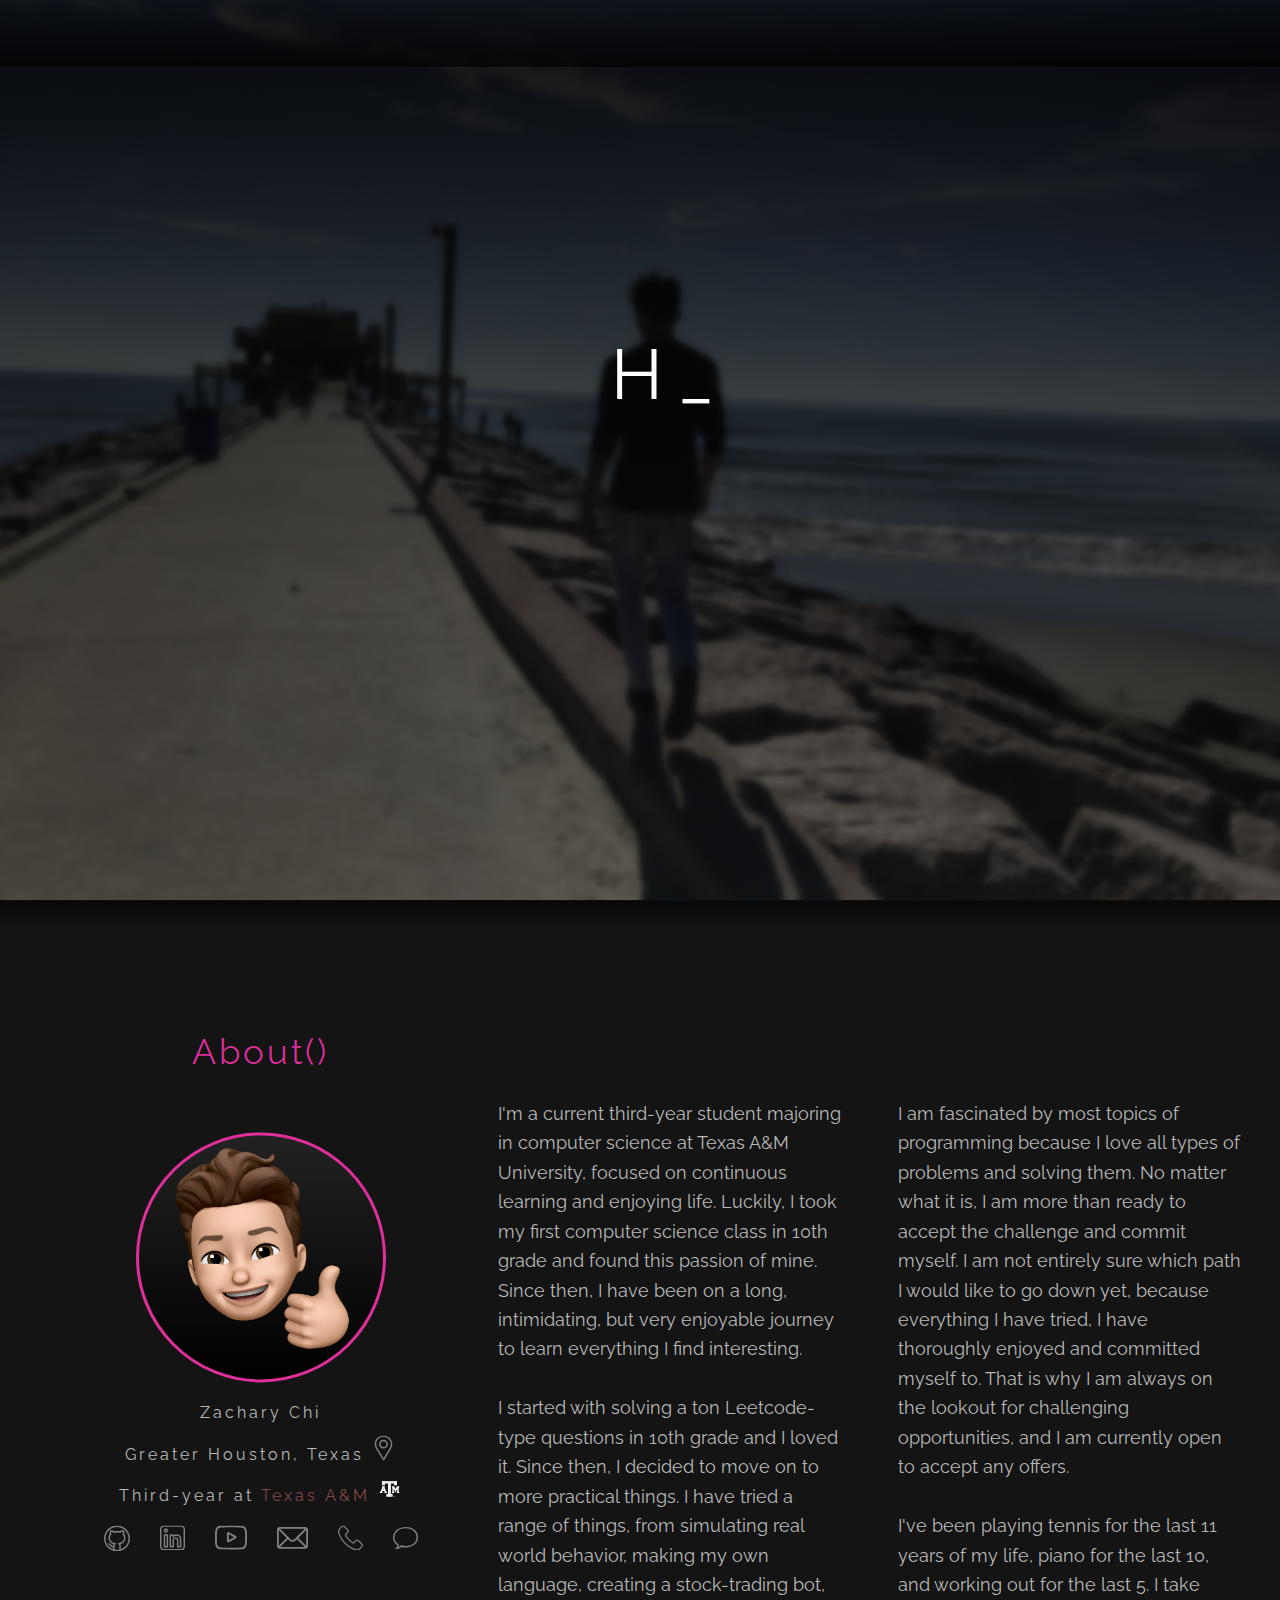
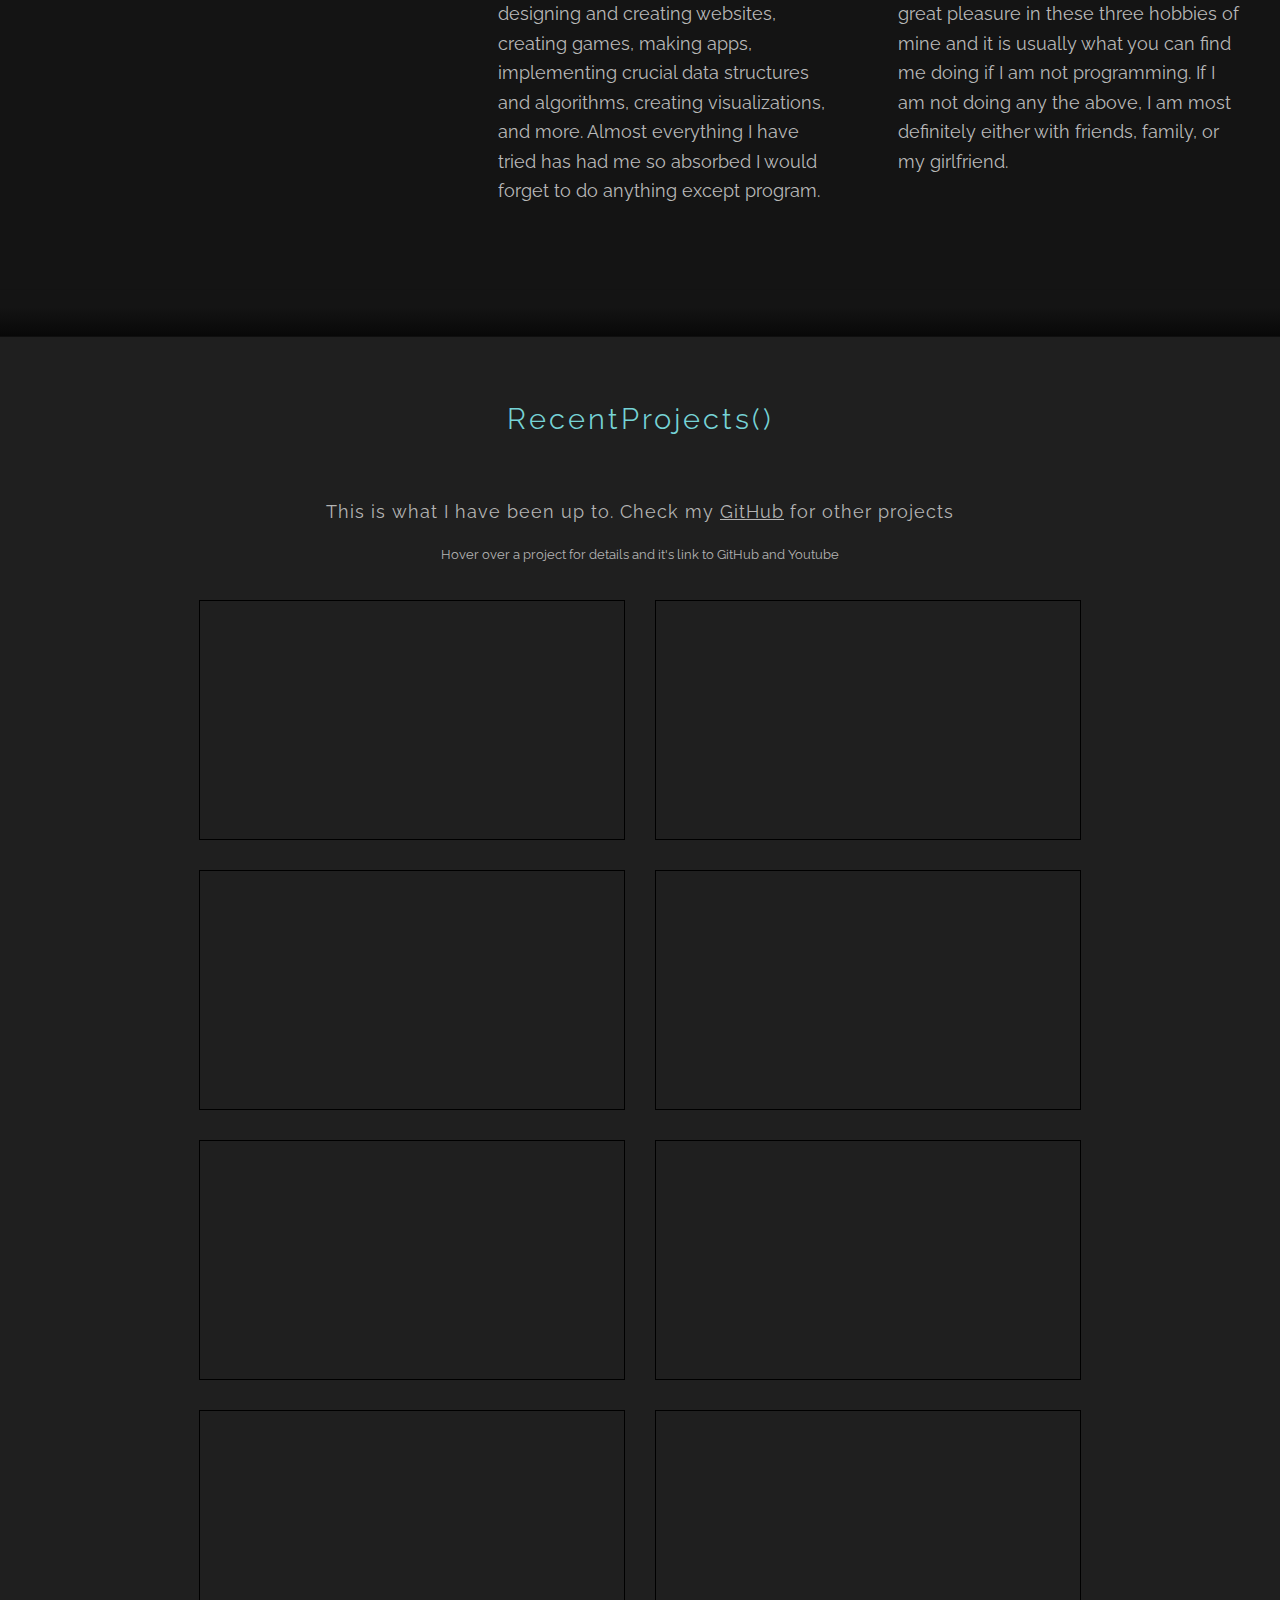
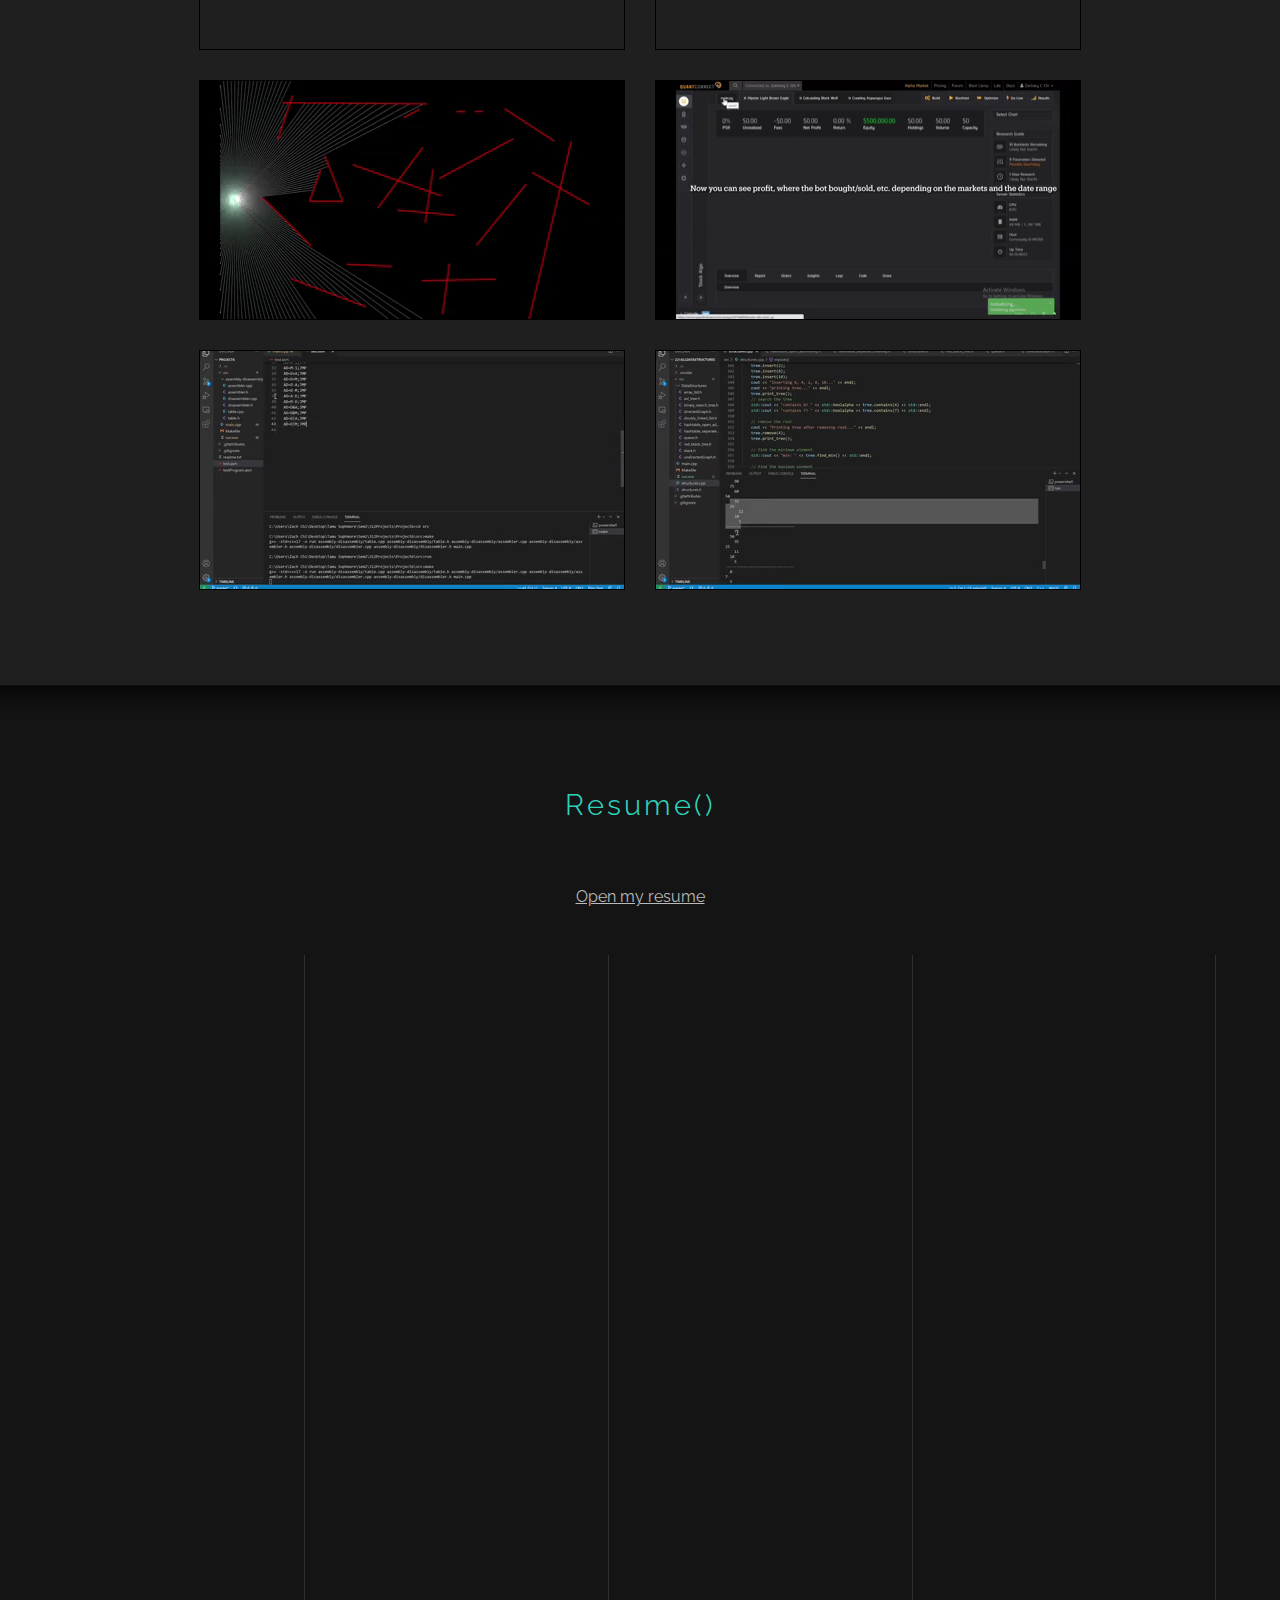
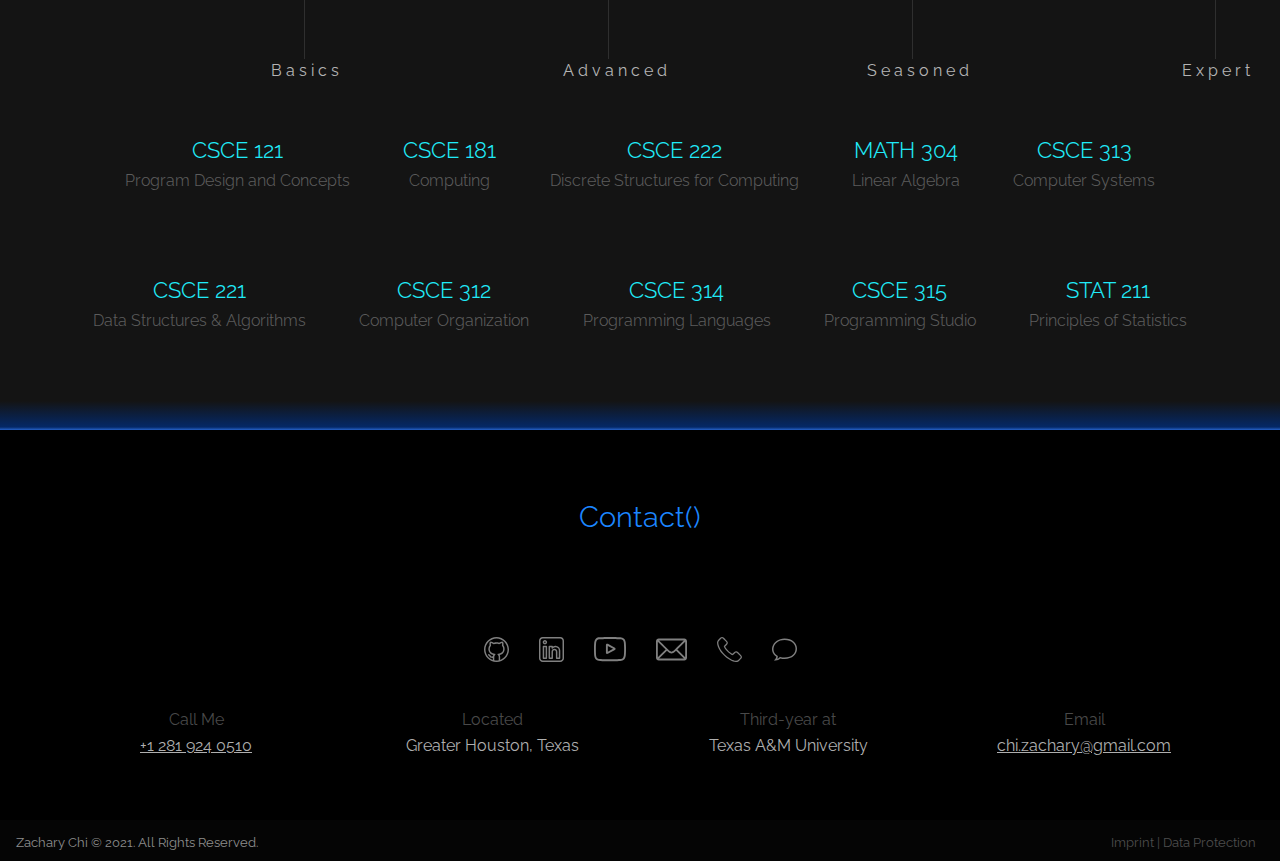
==== commit df7f4d0c: "modifications to resume/projects" ====
--- a/index.html
+++ b/index.html
@@ -201,12 +201,29 @@
                                     <div class="hover-inner-box" >
                                         <div class="hover-content">
                                             <h3>Boids</h3>
-                                            <p style>Simulates an abundance of ways in how fish behave with external factors</p>
+                                            <p style>Simulates an abundance of ways in how fish behave with external factors, created with C++ and SFML.</p>
                                             <a href="https://www.youtube.com/watch?v=G17Cqs6FFl0"><button class="light" style="bottom: 15.5%; right: 10%">Open in Youtube</button></a>
                                             <a href="https://github.com/Zachhi/FlockingBoids-VS"><button class="light" style="bottom: 5%; right: 10%">Open in GitHub</button></a>
                                         </div>
                                     </div>
                                 </div>
+
+                                <div class="hover-outer-box ">
+                                  <div class="video-container projectVideo" >
+                                      <video playsinline autoplay muted loop class="video">
+                                        <source src="img/videos/MyConcertsGif.mp4" type="video/mp4">
+                                      Your browser does not support the video tag.
+                                      </video>
+                                  </div>
+                                  <div class="hover-inner-box" >
+                                      <div class="hover-content">
+                                          <h3 style="font-size: 20px;">MyConcerts</h3>
+                                          <p style= "margin-top: -6%;" class = "mobileConcert">A web application created in a team of 5 using Agile that finds upcoming concerts you would be interested in based on your Spotify data. Created using Django, Python, HTML/CSS, JavaScript, Bootstrap, SQL and multiple APIs.</p>
+                                          <a href="https://www.youtube.com/watch?v=jvjVI_P3KLc"><button class="light" style="bottom: 15.5%; right: 10%">Open in Youtube</button></a>
+                                          <a href="https://github.com/Zachhi/MyConcerts"><button class="light" style="bottom: 5%; right: 10%">Open in GitHub</button></a>
+                                      </div>
+                                  </div>
+                              </div>
 
                                 <div class="hover-outer-box">                                        
                                     <div class="video-container projectVideo">
@@ -218,7 +235,7 @@
                                     <div class="hover-inner-box">
                                         <div class="hover-content">
                                             <h3 style="font-size: 20px;">Double Pendulum/Butterfly Effect</h3>
-                                            <p style = "margin-top: -8%;" class="mobilePendulum">Shows physically accurate double pendulum's and their movements, and offers a ton of visualization options in order to see a double pendulums chaos quality better. This includes the "Butterfly Effect".</p>
+                                            <p style = "margin-top: -6%;" class="mobilePendulum">Shows physically accurate double pendulum's and their movements, and offers a ton of visualization options in order to see a double pendulums chaos quality better. This includes the "Butterfly Effect". Created with C++ and SFML.</p>
                                             <a href="https://www.youtube.com/watch?v=zVo4oz1-nTU&t=101s"><button class="light" style="bottom: 15.5%; right: 10%">Open in Youtube</button></a>
                                             <a href="https://github.com/Zachhi/DoublePendulum-ButterflyEffect-VS"><button class="light" style="bottom: 5%; right: 10%">Open in GitHub</button></a>
                                         </div>
@@ -252,7 +269,7 @@
                                   <div class="hover-inner-box">
                                       <div class="hover-content">
                                           <h3>Responsive Website</h3>
-                                          <p style = "margin-top: -7%;">Responsive web design project, AKA the website you are on. This demo's its responsivenes </p>
+                                          <p style = "margin-top: -2%;">Responsive web design project, AKA the website you are on. This demo's its responsivenes. </p>
                                           <a href="https://github.com/Zachhi/ZachChi-Website"><button class="light" style="bottom: 5%; right: 10%">Open in GitHub</button></a>
                                       </div>
                                   </div>
@@ -268,7 +285,7 @@
                                 <div class="hover-inner-box">
                                     <div class="hover-content">
                                         <h3 style="font-size: 16px;">Server-Client IPC Mechanisms</h3>
-                                        <p style = "margin-top: -7%;" class="mobileServer">A server and client that speak to each other using specially formulated messages using one of three possible IPC mechanisms. This allows for data extraction and file transfers of electrocardiogram data points.</p>
+                                        <p style = "margin-top: -6%;" class="mobilePendulum">A server and client that speak to each other using specially formulated messages using one of three possible IPC mechanisms. This allows for data extraction and file transfers of electrocardiogram data points.</p>
                                         <a href="https://www.youtube.com/watch?v=OvGpuBfyEio"><button class="light" style="bottom: 15.5%; right: 10%">Open in Youtube</button></a>
                                         <a href="https://github.com/Zachhi/ServerClient-IPCMechanisms"><button class="light" style="bottom: 5%; right: 10%">Open in GitHub</button></a>
                                     </div>
@@ -285,7 +302,7 @@
                                   <div class="hover-inner-box">
                                       <div class="hover-content">
                                           <h3>Interpreted Language "W"</h3>
-                                          <p style>An interpreted language I created using Haskell, called W</p>
+                                          <p style>An interpreted language I created using Haskell, called W.</p>
                                           <a href="https://www.youtube.com/watch?v=HfGjAJHtD5w&t=2s"><button class="light" style="bottom: 15.5%; right: 10%">Open in Youtube</button></a>
                                           <a href="https://github.com/Zachhi/InterpretedLanguage-W"><button class="light" style="bottom: 5%; right: 10%">Open in GitHub</button></a>
                                       </div>
@@ -302,7 +319,7 @@
                                 <div class="hover-inner-box">
                                     <div class="hover-content">
                                         <h3 style="font-size: 20px;">Linux Shell</h3>
-                                        <p style = "margin-top: -5%;">Fully functional recreation of the linux shell. Shell has the ability to function as much as the linux/ubuntu shell in your OS</p>
+                                        <p style = "margin-top: -5%;">Fully functional recreation of the linux shell. Shell has the ability to function as much as the linux/ubuntu shell in your OS.</p>
                                         <a href="https://www.youtube.com/watch?v=7mBQbacOZm0&t=1s"><button class="light" style="bottom: 15.5%; right: 10%">Open in Youtube</button></a>
                                         <a href="https://github.com/Zachhi/LinuxShell"><button class="light" style="bottom: 5%; right: 10%">Open in GitHub</button></a>
                                     </div>
@@ -319,7 +336,7 @@
                               <div class="hover-inner-box">
                                   <div class="hover-content">
                                       <h3>Ray Casting</h3>
-                                      <p style>Visualizes how rays of light cast depending on its source location and the walls around it</p>
+                                      <p style>Visualizes how rays of light cast depending on its source location and the walls around it.</p>
                                       <a href="https://www.youtube.com/watch?v=ngBwJ4v9c_M&t=51s"><button class="light" style="bottom: 15.5%; right: 10%">Open in Youtube</button></a>
                                       <a href="https://github.com/Zachhi/RayCasting-VS"><button class="light" style="bottom: 5%; right: 10%">Open in GitHub</button></a>
                                   </div>
@@ -336,7 +353,7 @@
                             <div class="hover-inner-box">
                                 <div class="hover-content">
                                     <h3>Trading Bot</h3>
-                                    <p style = "margin-top: -3%;">Implementation of a trading bot that automatically makes trades for you using python and QuantConnect</p>
+                                    <p style = "margin-top: -3%;">Implementation of a trading bot that automatically makes trades for you using python and QuantConnect.</p>
                                     <a href="https://www.youtube.com/watch?v=99FonnBm1X8&t=2s"><button class="light" style="bottom: 15.5%; right: 10%">Open in Youtube</button></a>
                                     <a href="https://github.com/Zachhi/TradingBot"><button class="light" style="bottom: 5%; right: 10%">Open in GitHub</button></a>
                                 </div>
@@ -370,7 +387,7 @@
                                   <div class="hover-inner-box">
                                       <div class="hover-content">
                                           <h3 style="margin-top: -3%;">Data Structures</h3>
-                                          <p style="margin-top: -5%;">Just my implementation of almost every main data structure + dijkstra's and prim's algorithm</p>
+                                          <p style="margin-top: -5%;">Just my implementation of almost every main data structure + dijkstra's and prim's algorithm.</p>
                                           <a href="https://www.youtube.com/watch?v=MReXthe4F5A&t=43s"><button class="light" style="bottom: 15.5%; right: 10%">Open in Youtube</button></a>
                                           <a href="https://github.com/Zachhi/DataStructures-And-Algorithims"><button class="light" style="bottom: 5%; right: 10%">Open in GitHub</button></a>
                                       </div>
@@ -389,7 +406,7 @@
             <div class="row-md center-xs">
                 <h2 class="section-titleResume" style="color: rgb(46, 209, 187); letter-spacing: 3px;">Resume()</h2>
                 <div class = "row-md center-xs;">
-                    <p><a class = textLinkResume href = "img/Resume/finalResume.pdf">Open my resume</a></p>
+                    <p><a class = textLinkResume href = "img/Resume/Zach-Chi_Resume_Final.pdf">Open my resume</a></p>
                 </div>
                              <!--THIS IS THE BAR CHART-->
 
@@ -441,7 +458,7 @@
                                   Python
                                 </span>
                               </li>
-                              <li class="chart__bar" style="width: 30%;">
+                              <li class="chart__bar" style="width: 50%;">
                                 <span class="chart__label">
                                   C
                                 </span>
@@ -461,17 +478,26 @@
                                   JavaScript
                                 </span>
                               </li>
-                              <li class="chart__bar" style="width: 30%;">
+                              <li class="chart__bar" style="width: 35%;">
                                 <span class="chart__label">
                                   Haskell
                                 </span>
                               </li>
-                              <li class="chart__bar" style="width: 30%;">
+                              <li class="chart__bar" style="width: 45%;">
                                 <span class="chart__label">
                                   SQL
                                 </span>
                               </li>
-
+                              <li class="chart__bar" style="width: 65%;">
+                                <span class="chart__label">
+                                  Django
+                                </span>
+                              </li>
+                              <li class="chart__bar" style="width: 75%;">
+                                <span class="chart__label">
+                                  Bootstrap
+                                </span>
+                              </li>
                             </ul>
                           </div>
                           
@@ -499,7 +525,7 @@
                                 Figma
                               </span>
                             </li>
-                            <li class="chart__bar" style="width: 15%;">
+                            <li class="chart__bar" style="width: 25%;">
                               <span class="chart__label">
                                 Sketch
                               </span>
@@ -541,7 +567,7 @@
             </div>
             <div class="row-md center-xs courseHolder">
                 <h4 class = "courses">CSCE 313</h4>
-                <h6 class = "courseDescription">Computer Systems (in progress)</h6>
+                <h6 class = "courseDescription">Computer Systems</h6>
             </div>
 
             <div class="row-md center-xs courseHolder">
@@ -558,7 +584,7 @@
             </div>
             <div class="row-md center-xs courseHolder">
                 <h4 class = "courses">CSCE 315</h4>
-                <h6 class = "courseDescription">Programming Studio (in progress)</h6>
+                <h6 class = "courseDescription">Programming Studio</h6>
             </div>
             <div class="row-md center-xs courseHolder">
                 <h4 class = "courses">STAT 211</h4>
--- a/css/theme.css
+++ b/css/theme.css
@@ -589,6 +589,12 @@
 		}
 	}
 	
+	.mobilePendulum{
+		font-size: 14px;
+	}
+	.mobileConcert{
+		font-size: 14px;
+	}
 	/*LINE ANIMATION*/
 	.lineAnim{
 		width: 97%; 
@@ -1036,7 +1042,7 @@
 	{
 		.skills {
 			width: 55%;
-			height: 40em;
+			height: 44em;
 	   
 			position: absolute;
 			margin-bottom: 25%;
@@ -1052,7 +1058,7 @@
 	{
 		.skills {
 			width: 95%;
-			height: 40em;
+			height: 44em;
 	   
 			position: absolute;
 			margin-bottom: 25%;
@@ -1550,6 +1556,9 @@
 	.mobilePendulum{
 		font-size: 12px;
 	}
+	.mobileConcert{
+		font-size: 11px;
+	}
 	}
 	@media only screen and (min-width: 300px) and (max-width: 362px) {
 		.onlySmall{
@@ -1580,7 +1589,10 @@
 			font-size: 5px;
 		}
 		.mobilePendulum{
-			font-size: 11px;
+			font-size: 10px;
+		}
+		.mobileConcert{
+			font-size: 10px;
 		}
 		}
 	@media only screen and (max-width: 299px) {
@@ -1612,7 +1624,10 @@
 				font-size: 5px;
 			}
 			.mobilePendulum{
-				font-size: 10px;
+				font-size: 8px;
+			}
+			.mobileConcert{
+				font-size: 8px;
 			}
 			}
 
@@ -1622,6 +1637,9 @@
 		margin-right: 0%;
 	}
 	.mobilePendulum{
+		font-size: 11px;
+	}
+	.mobileConcert{
 		font-size: 11px;
 	}
 	.mobileServer {
@@ -2871,7 +2889,7 @@
 
 		.skills {
 			width: 100%;
-			height: 26em;
+			height: 29em;
 	   
 			position: absolute;
 			margin-bottom: 25%;
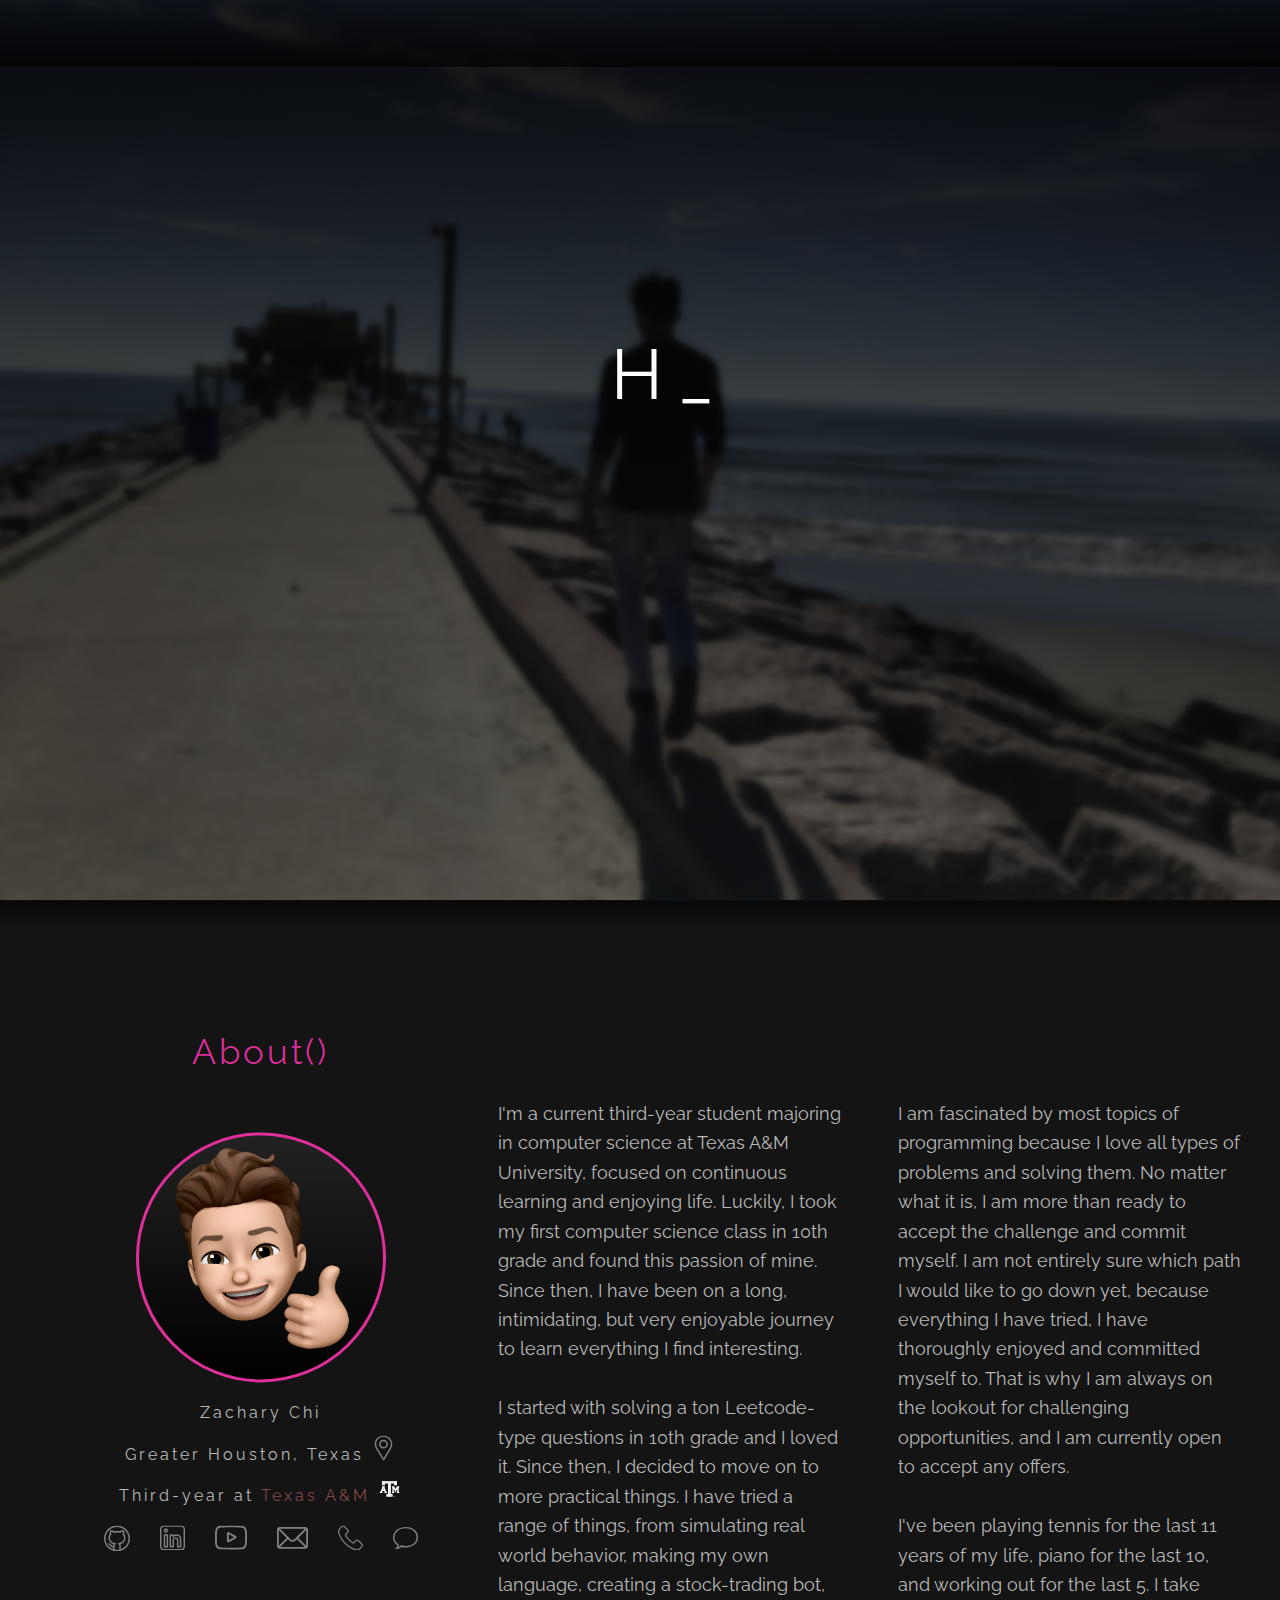
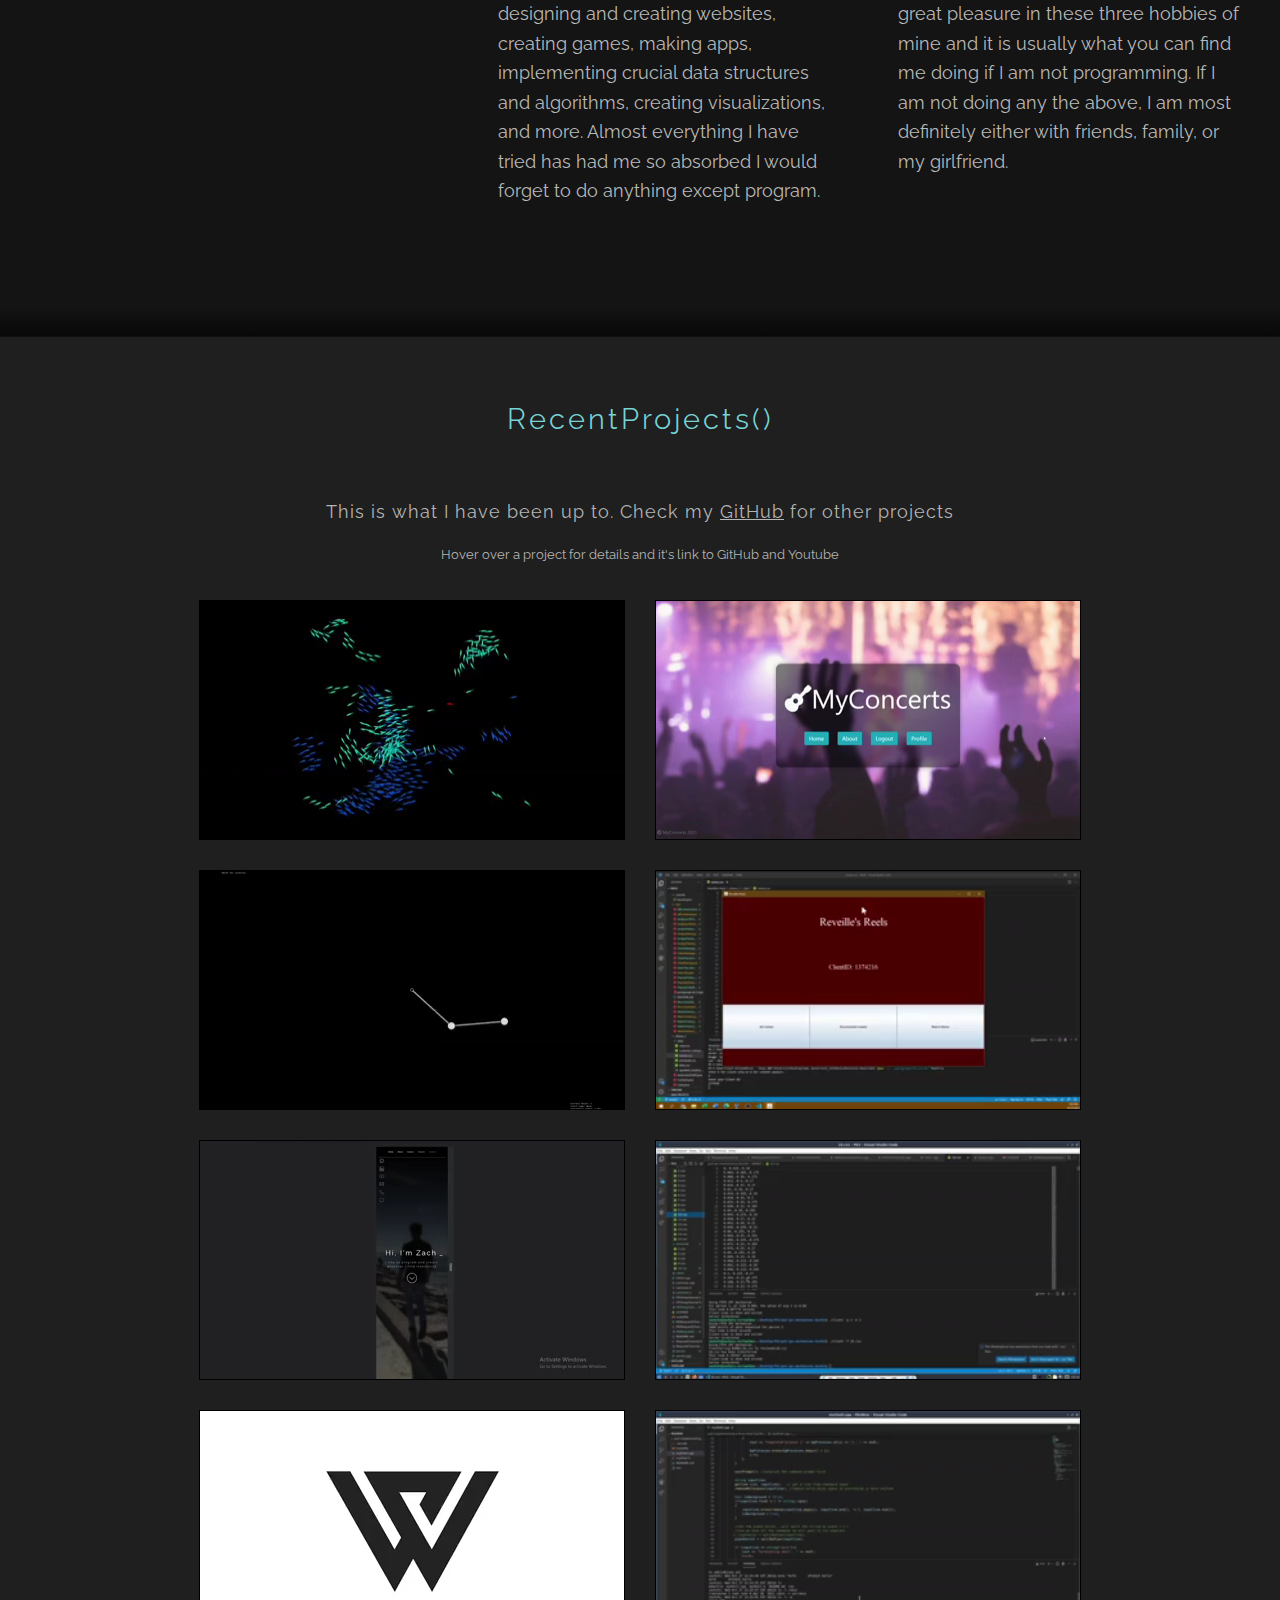
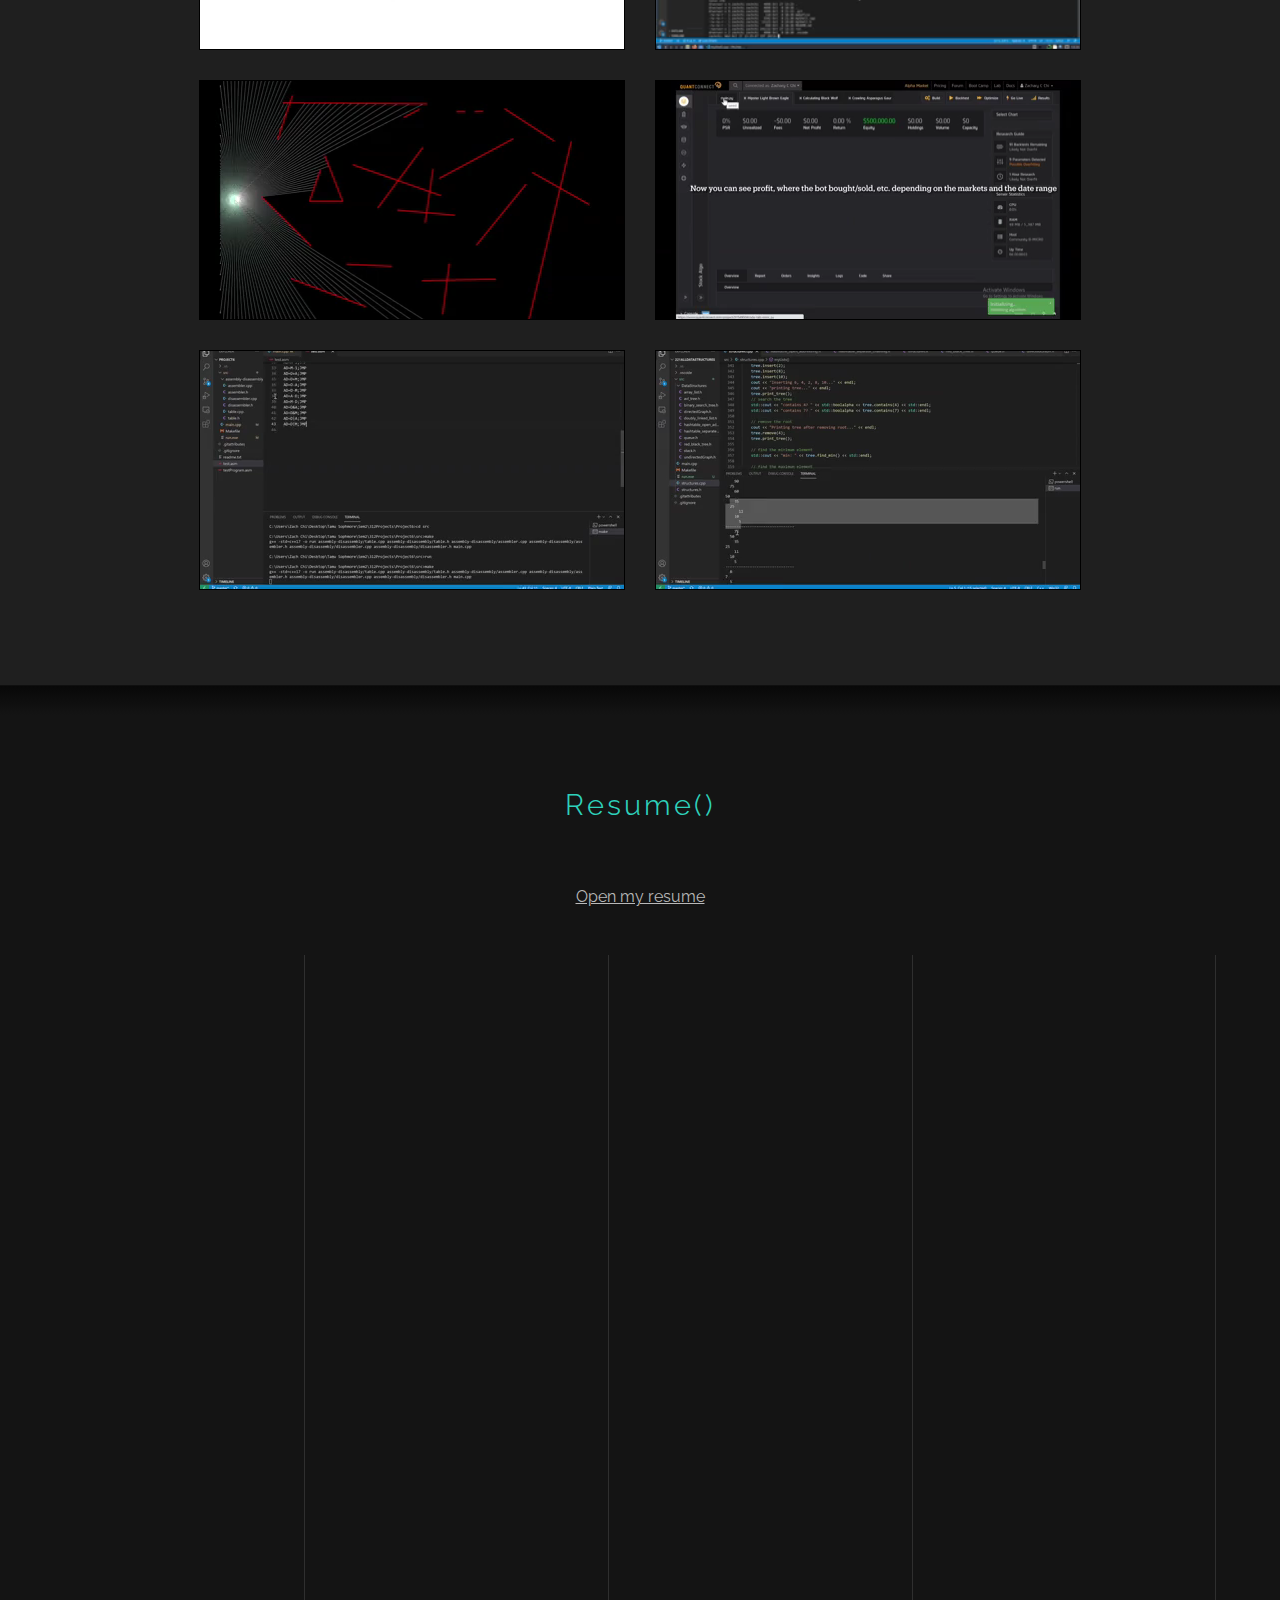
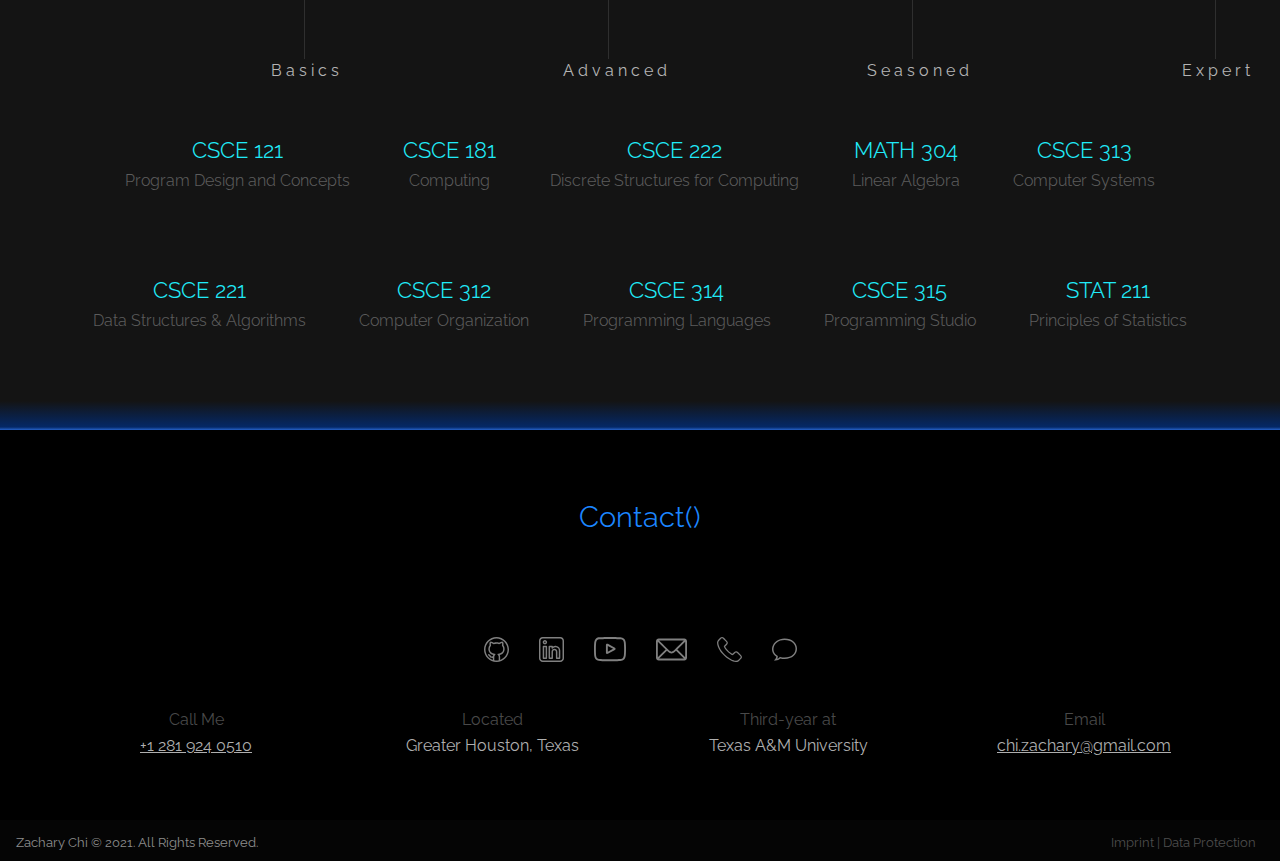
==== commit e70c37a9: "resume update" ====
--- a/index.html
+++ b/index.html
@@ -406,7 +406,7 @@
             <div class="row-md center-xs">
                 <h2 class="section-titleResume" style="color: rgb(46, 209, 187); letter-spacing: 3px;">Resume()</h2>
                 <div class = "row-md center-xs;">
-                    <p><a class = textLinkResume href = "img/Resume/Zach-Chi_Resume_Final.pdf">Open my resume</a></p>
+                    <p><a class = textLinkResume href = "img/Resume/ZachChi_Resume.pdf">Open my resume</a></p>
                 </div>
                              <!--THIS IS THE BAR CHART-->
 
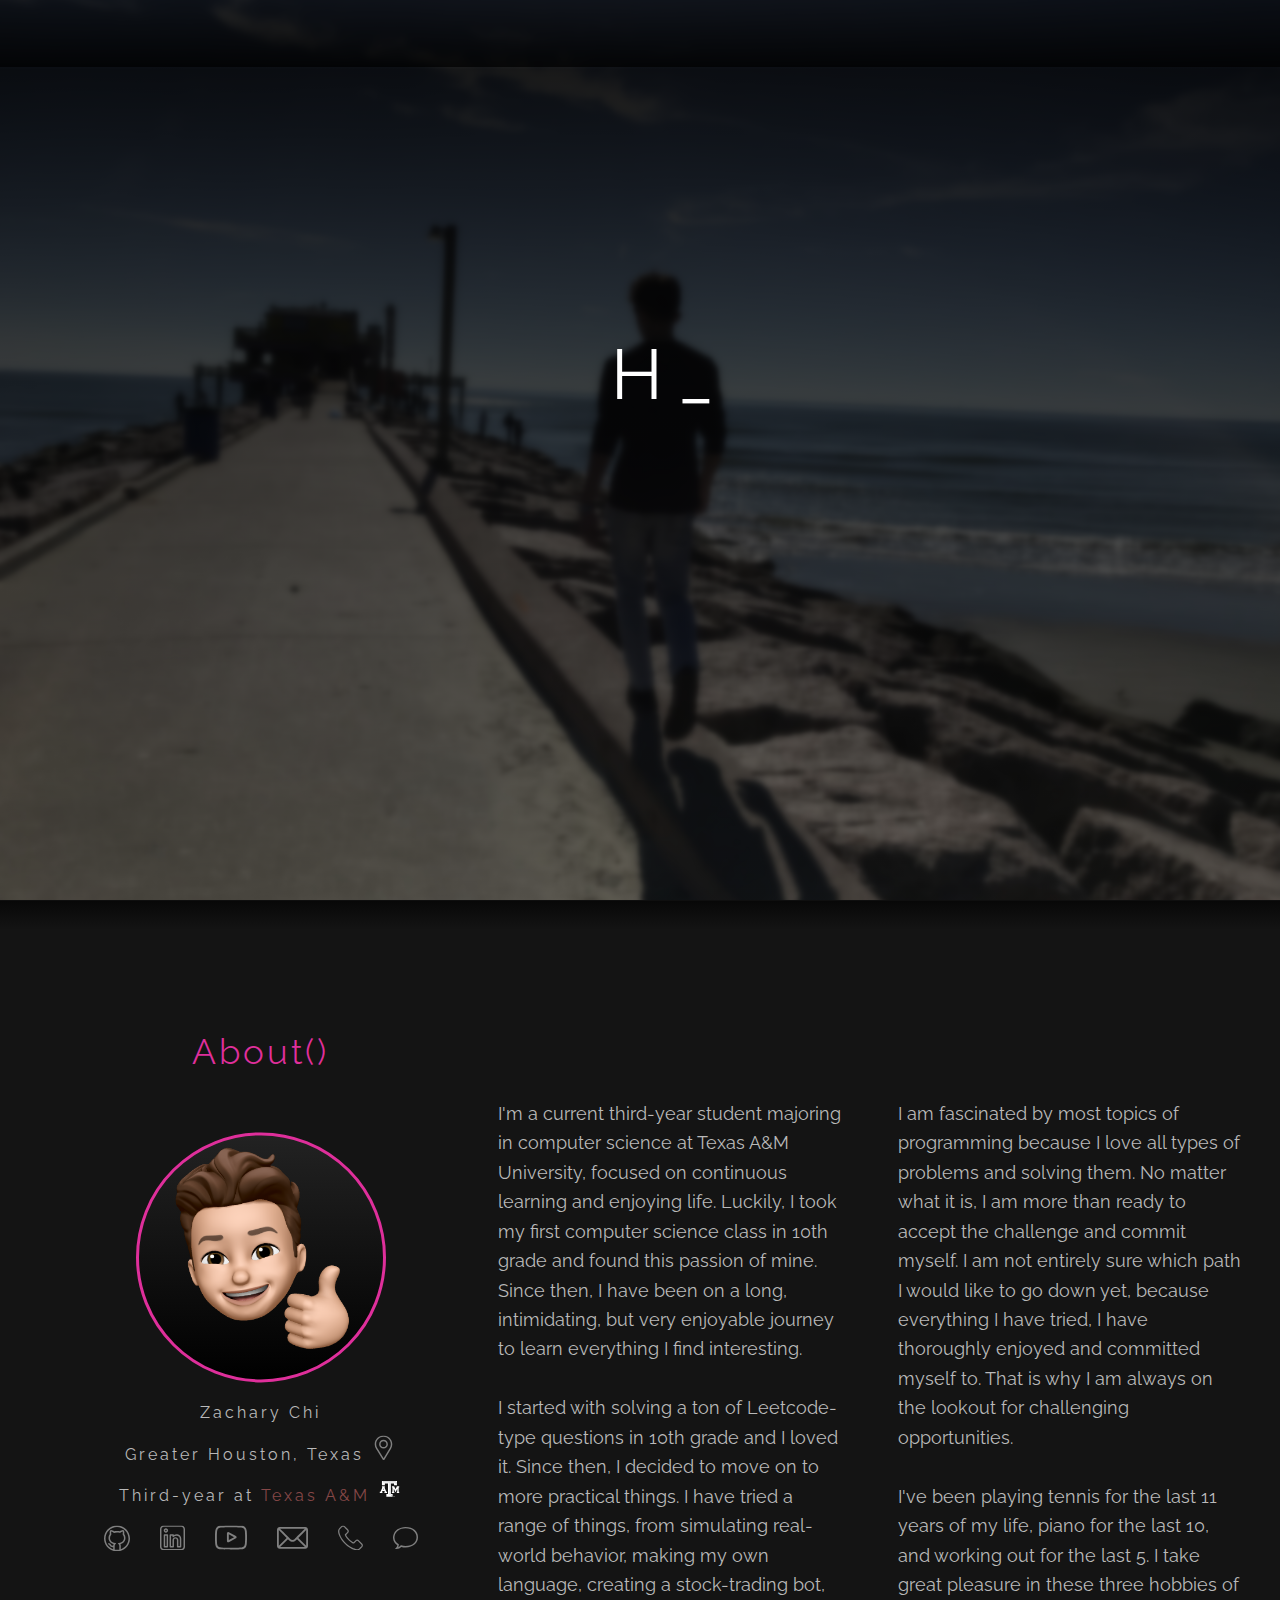
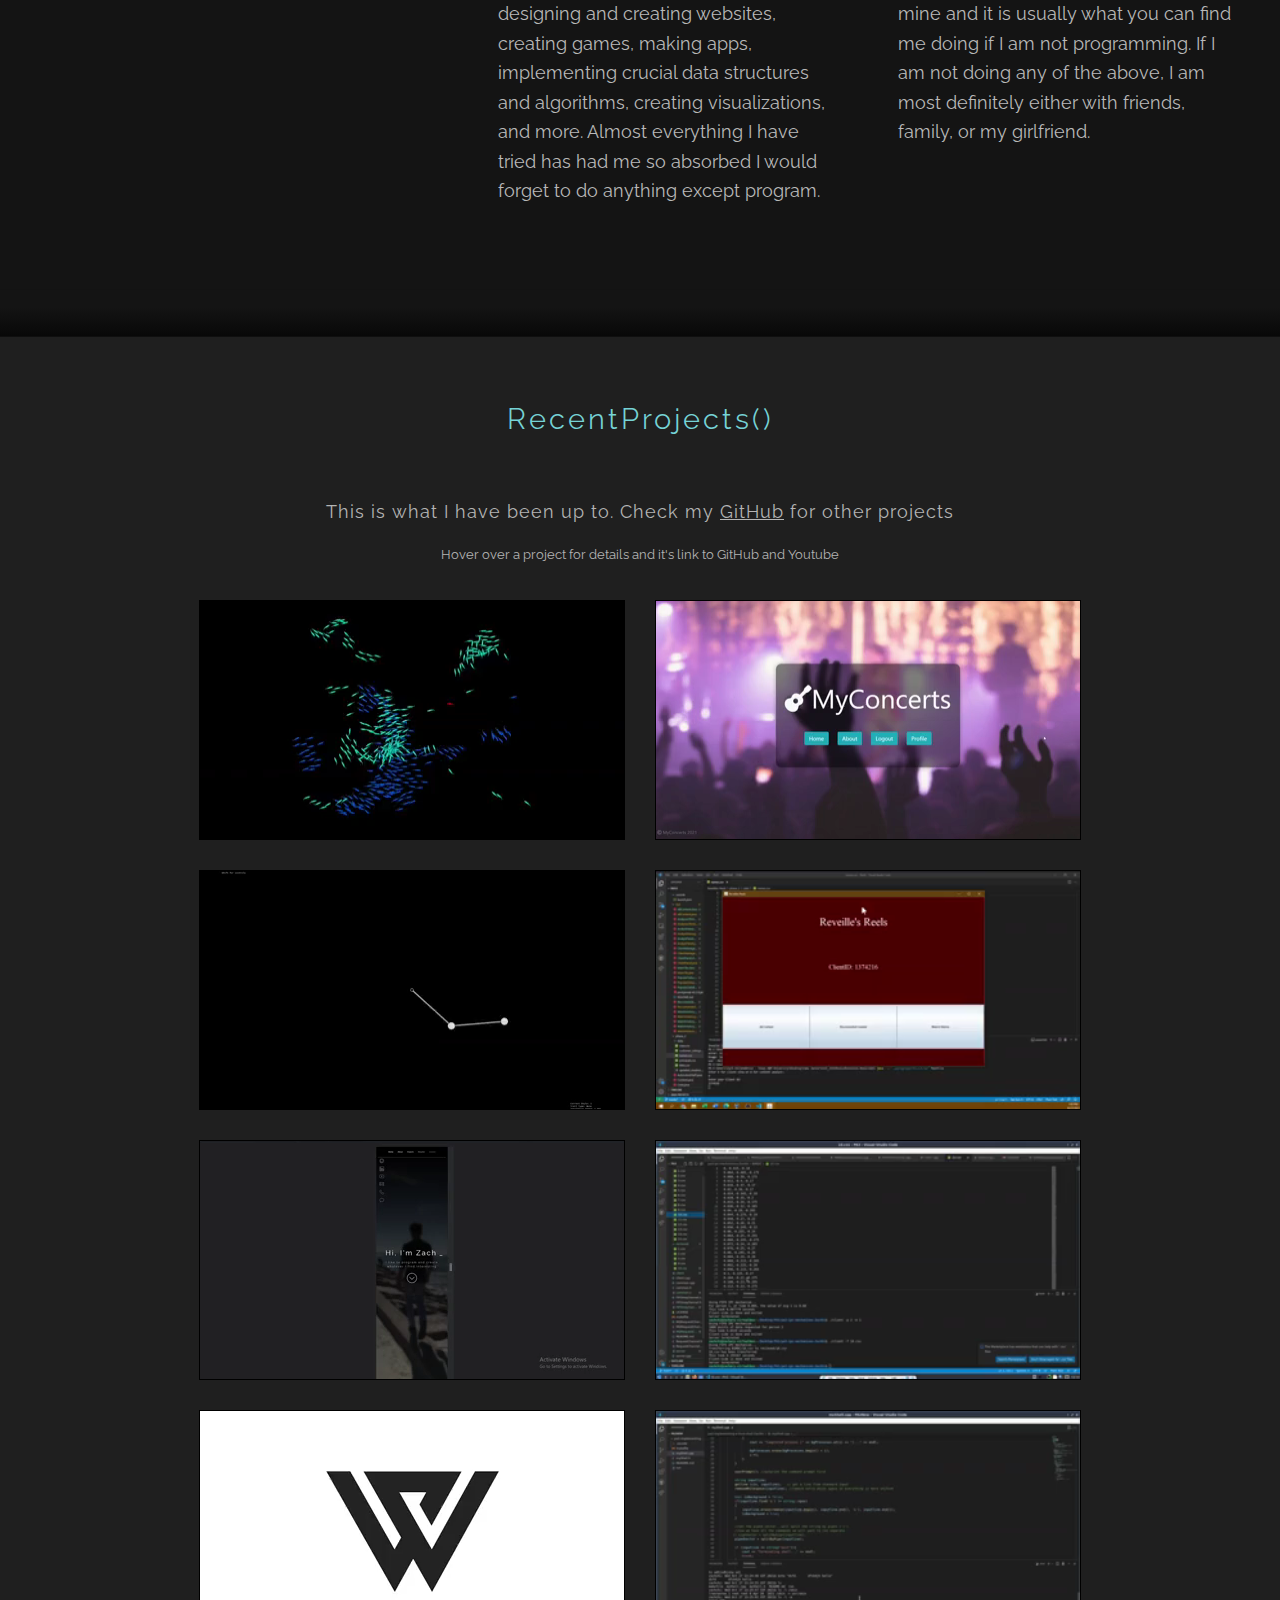
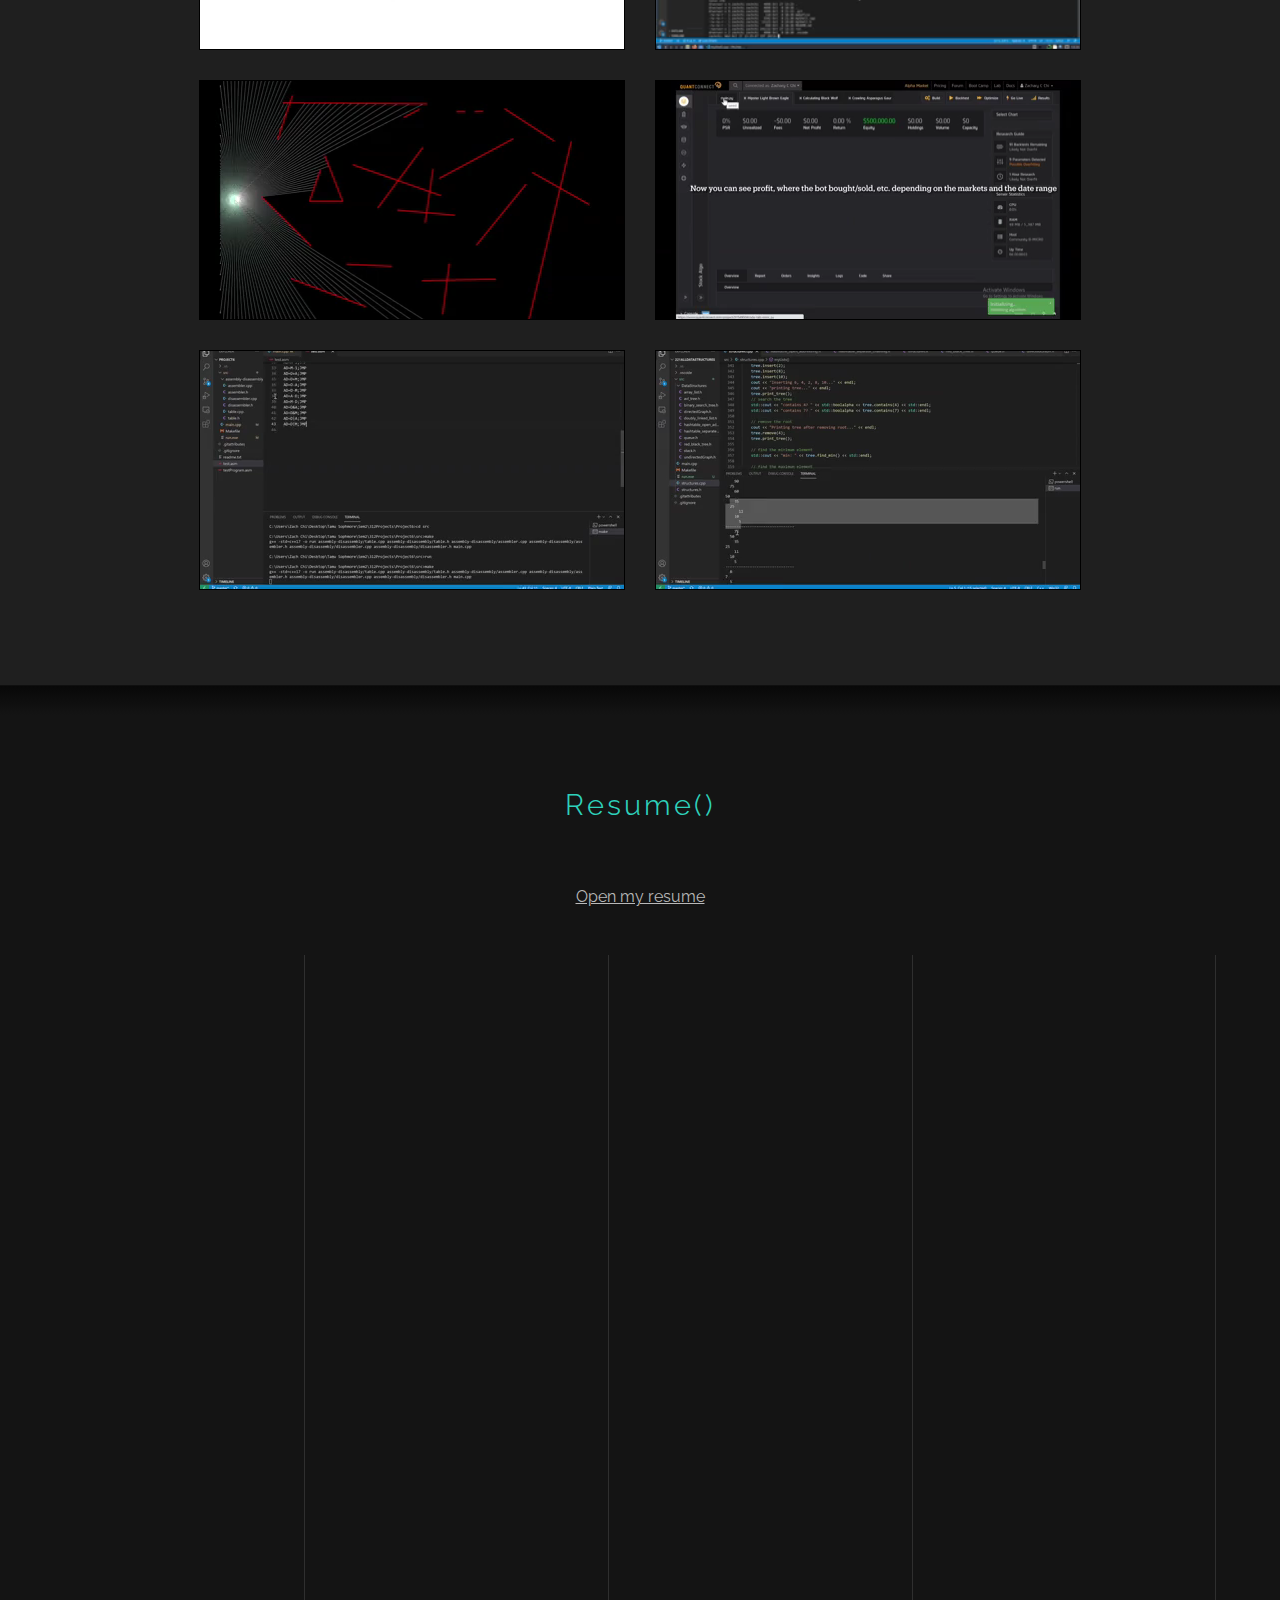
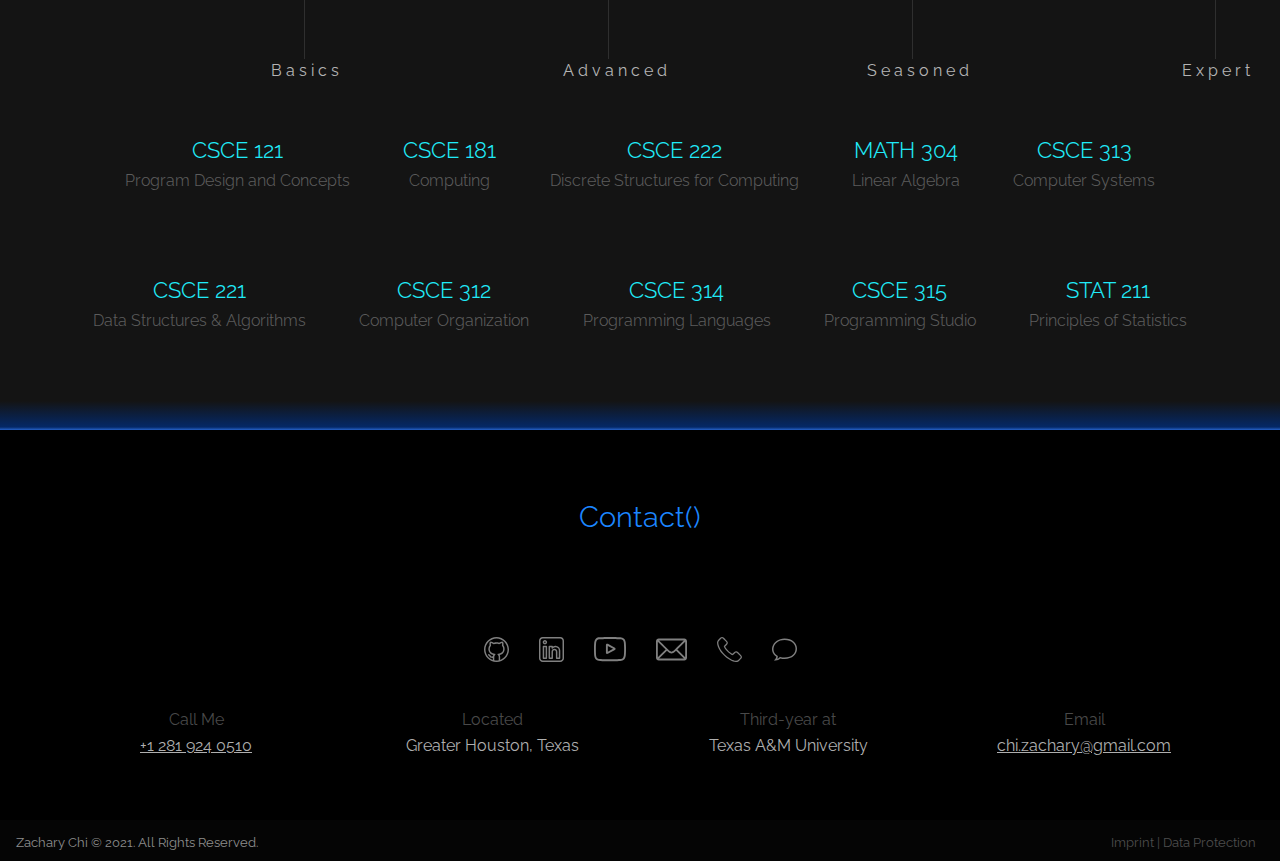
==== commit 11632353: "resume and about mne update" ====
--- a/index.html
+++ b/index.html
@@ -140,9 +140,9 @@
                             to learn everything I find interesting.
                             <br><br>
                             
-                            I started with solving a ton Leetcode-type questions in 10th grade and I 
+                            I started with solving a ton of Leetcode-type questions in 10th grade and I 
                             loved it. Since then, I decided to move on to more practical things. I have tried a range of things,
-                            from simulating real world behavior, making my own language, creating a stock-trading bot, designing and creating websites, 
+                            from simulating real-world behavior, making my own language, creating a stock-trading bot, designing and creating websites, 
                             creating games, making apps, implementing crucial data structures and algorithms, creating visualizations, and more. Almost everything 
                             I have tried has had me so absorbed I would forget to do anything except program. 
 
@@ -152,12 +152,11 @@
                         <p> I am fascinated 
                             by most topics of programming because I love all types of problems and solving them. No matter what it is, I am more than
                             ready to accept the challenge and commit myself. I am not entirely sure which path I would like to
-                            go down yet, because everything I have tried, I have thoroughly enjoyed and committed myself to. That is why I am always on the lookout for challenging opportunities, and
-                            I am currently open to accept any offers.
+                            go down yet, because everything I have tried, I have thoroughly enjoyed and committed myself to. That is why I am always on the lookout for challenging opportunities.
                             <br><br>
                             I've been playing tennis for the last 11 years of my life, piano for the last 10, and working out for the last 5. 
                             I take great pleasure in these three hobbies of mine and it is usually what you can find me doing if I am not
-                            programming. If I am not doing any the above, I am most definitely either with friends, family, or my girlfriend.
+                            programming. If I am not doing any of the above, I am most definitely either with friends, family, or my girlfriend.
                             <br><br>
 
 
@@ -406,7 +405,7 @@
             <div class="row-md center-xs">
                 <h2 class="section-titleResume" style="color: rgb(46, 209, 187); letter-spacing: 3px;">Resume()</h2>
                 <div class = "row-md center-xs;">
-                    <p><a class = textLinkResume href = "img/Resume/ZachChi_Resume.pdf">Open my resume</a></p>
+                    <p><a class = textLinkResume href = "img/Resume/Zach_Chi_Resume.pdf">Open my resume</a></p>
                 </div>
                              <!--THIS IS THE BAR CHART-->
 
@@ -537,7 +536,7 @@
 
                     <!--THIS IS THE BAR CHART-->
 
-                        <img src = "img/Resume/finalResume.jpg" class="resume" style="margin-top: 2%;"> 
+                        <img src = "img/Resume/Zach_Chi_Resume.jpg" class="resume" style="margin-top: 2%;"> 
 
                    
                         
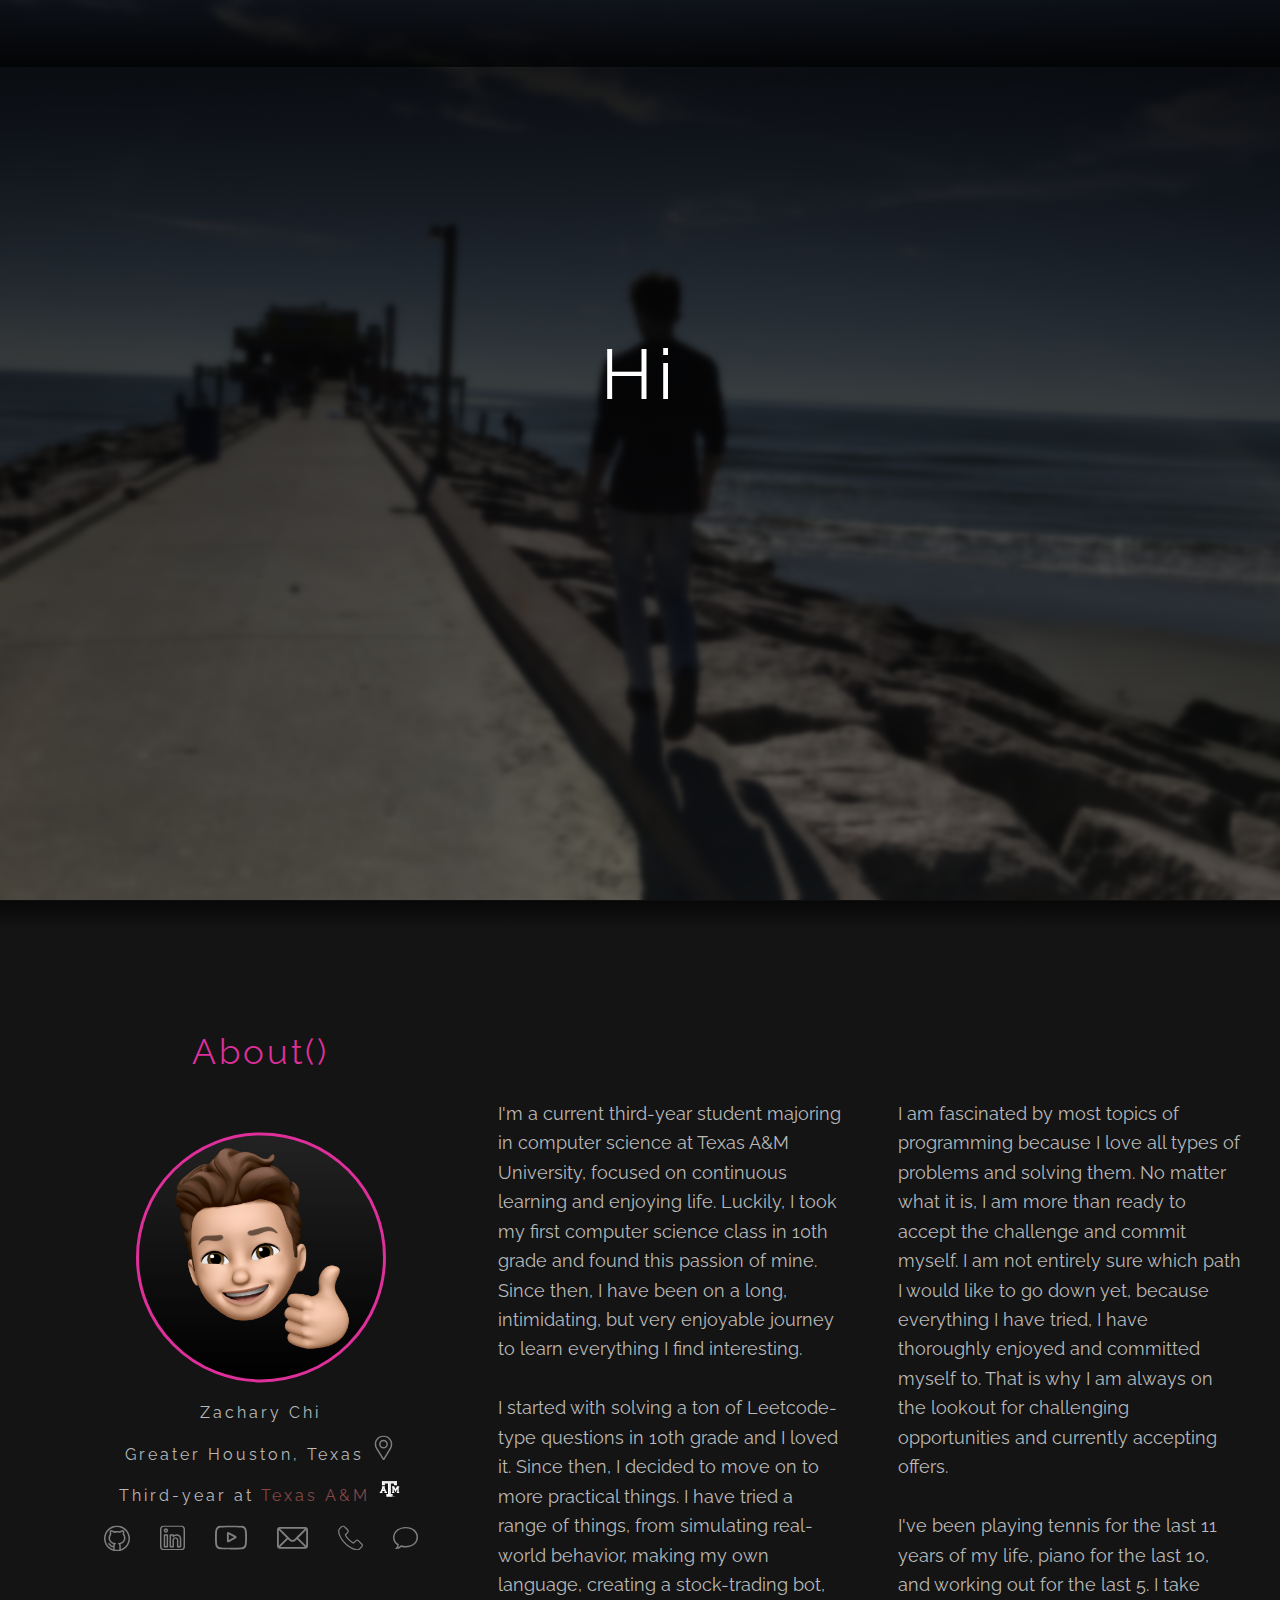
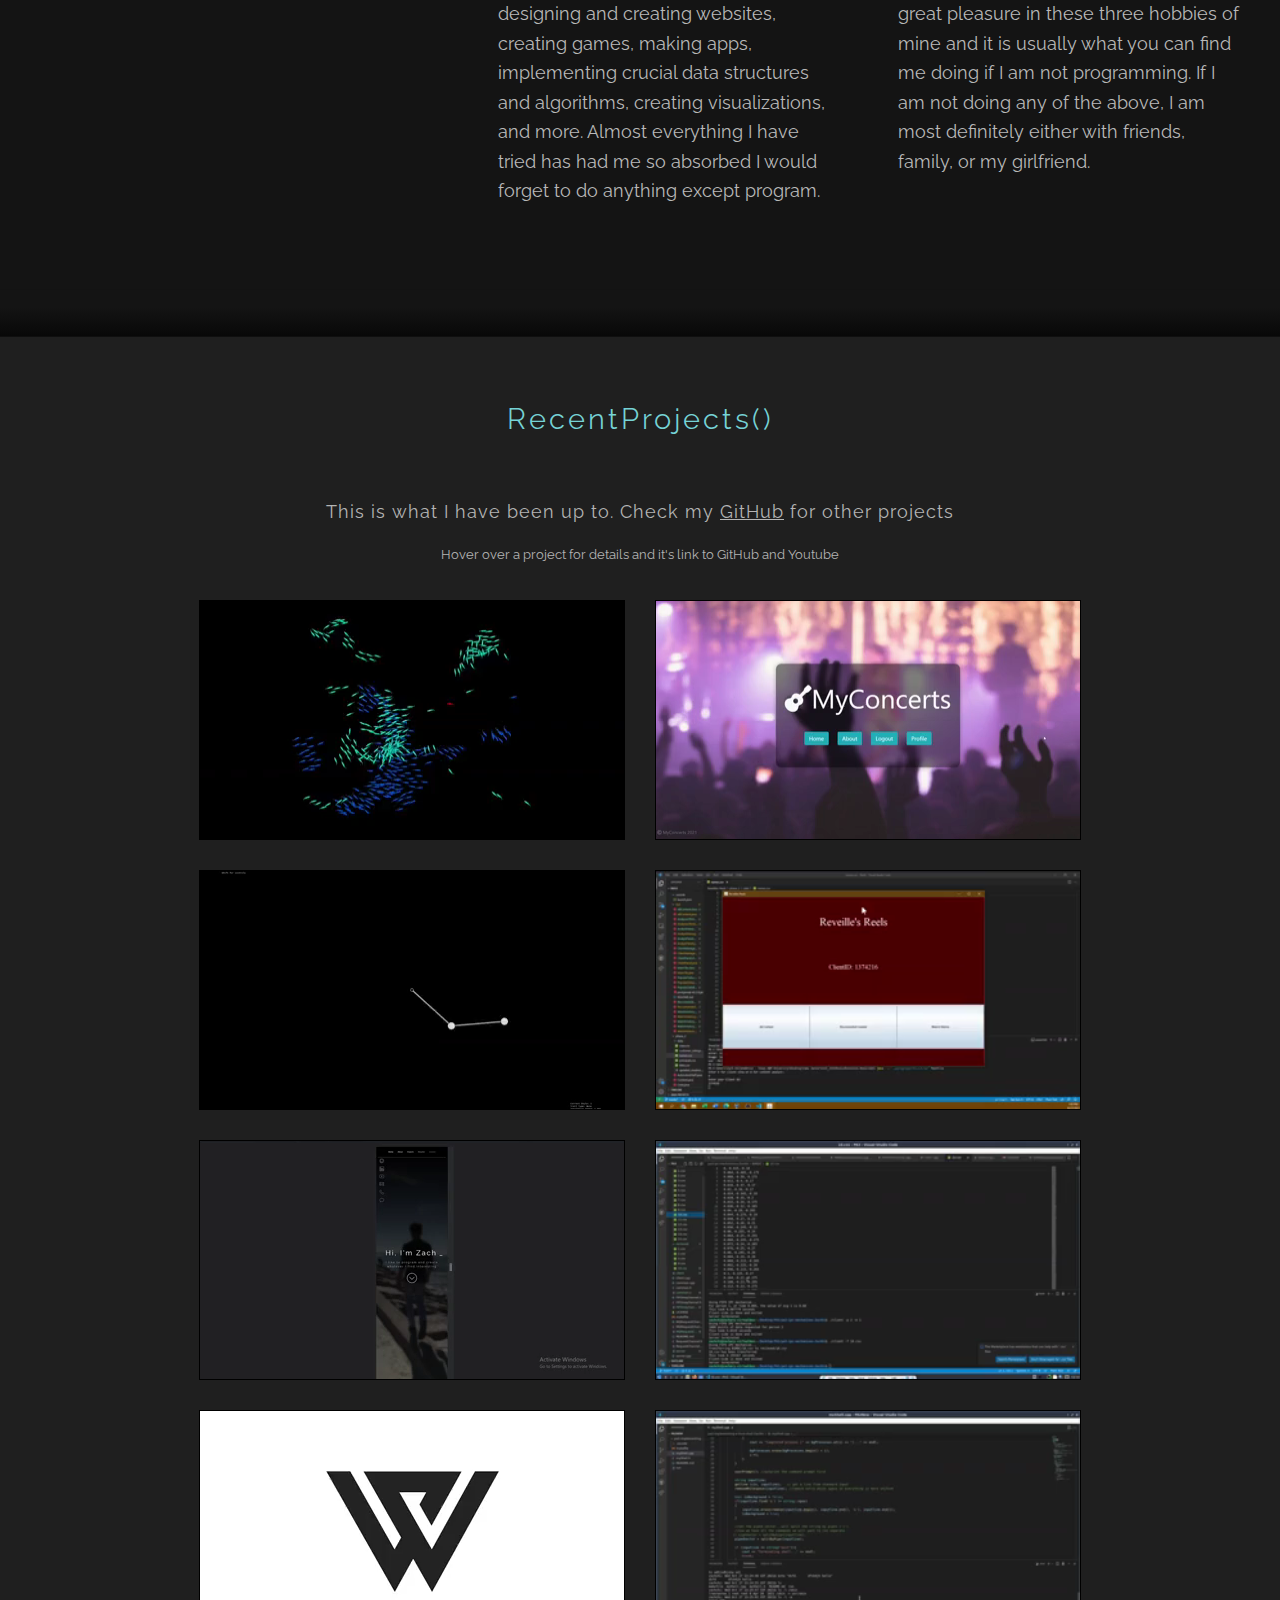
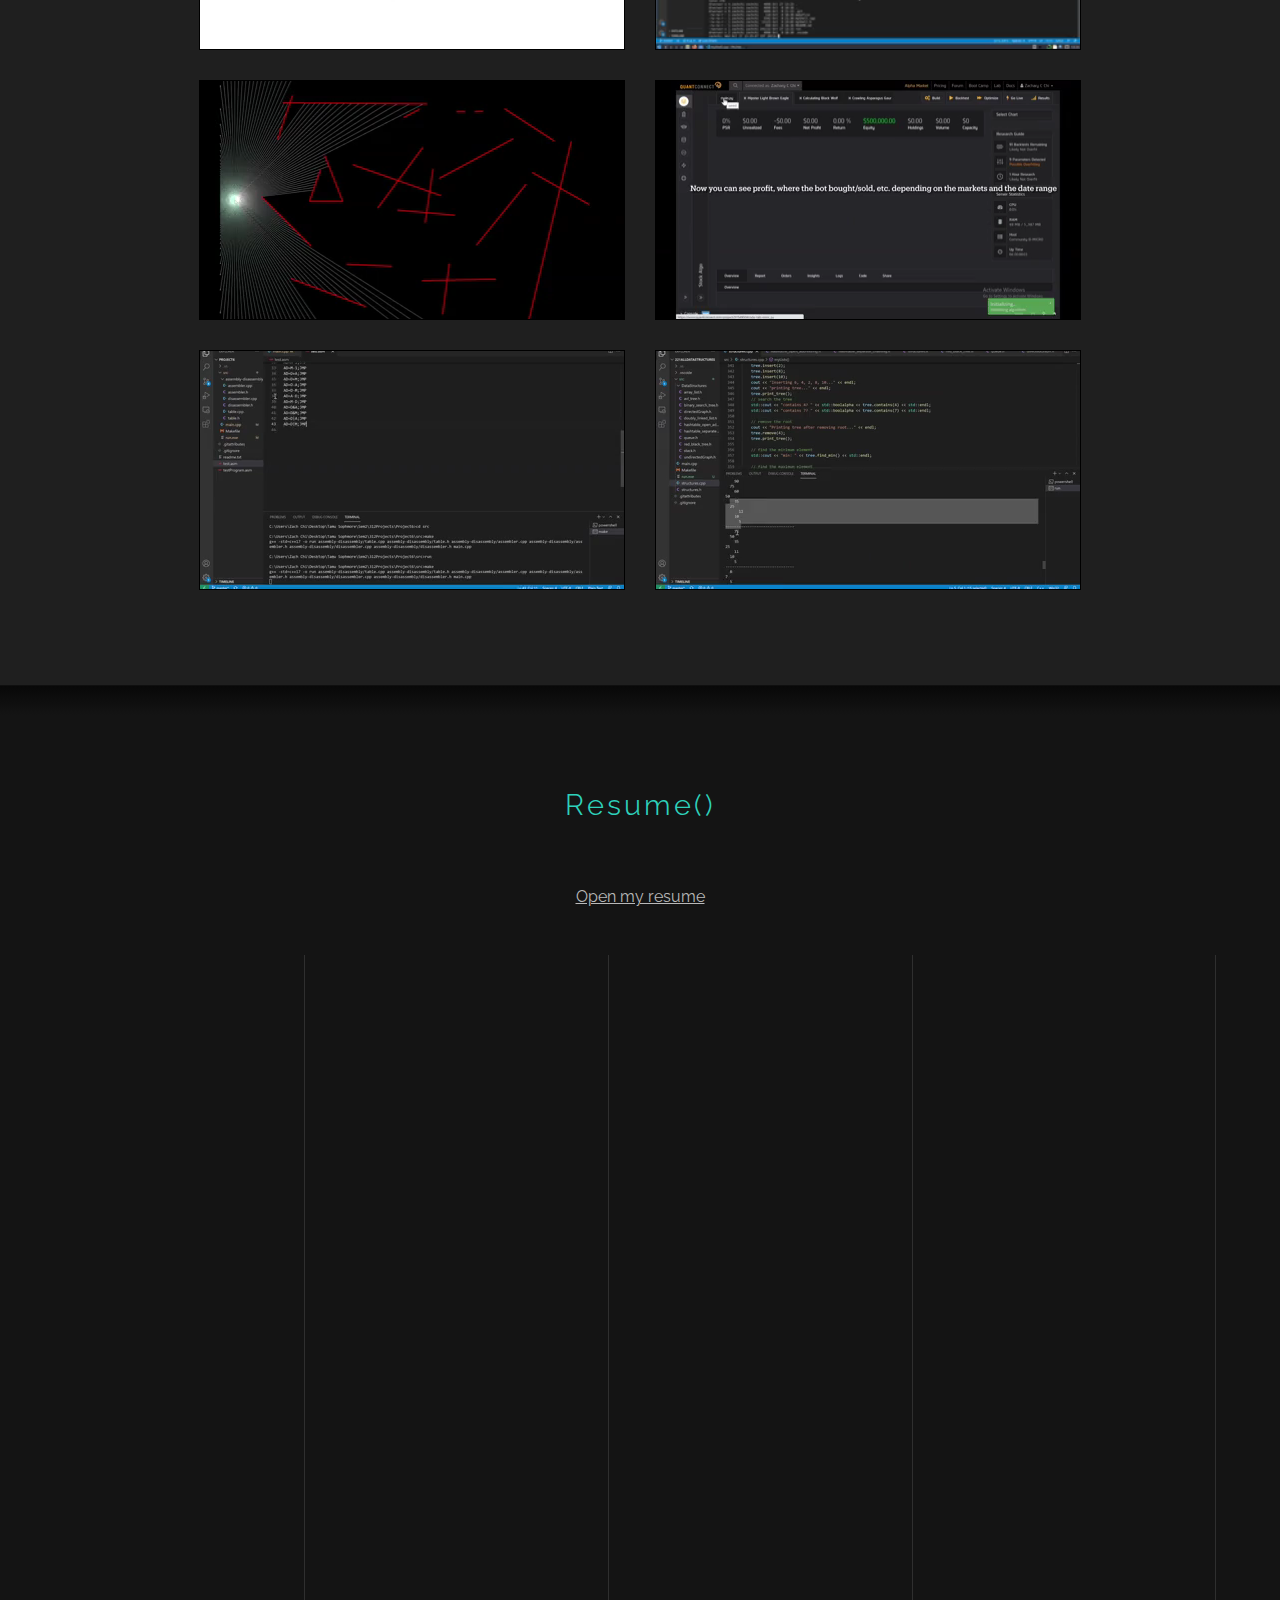
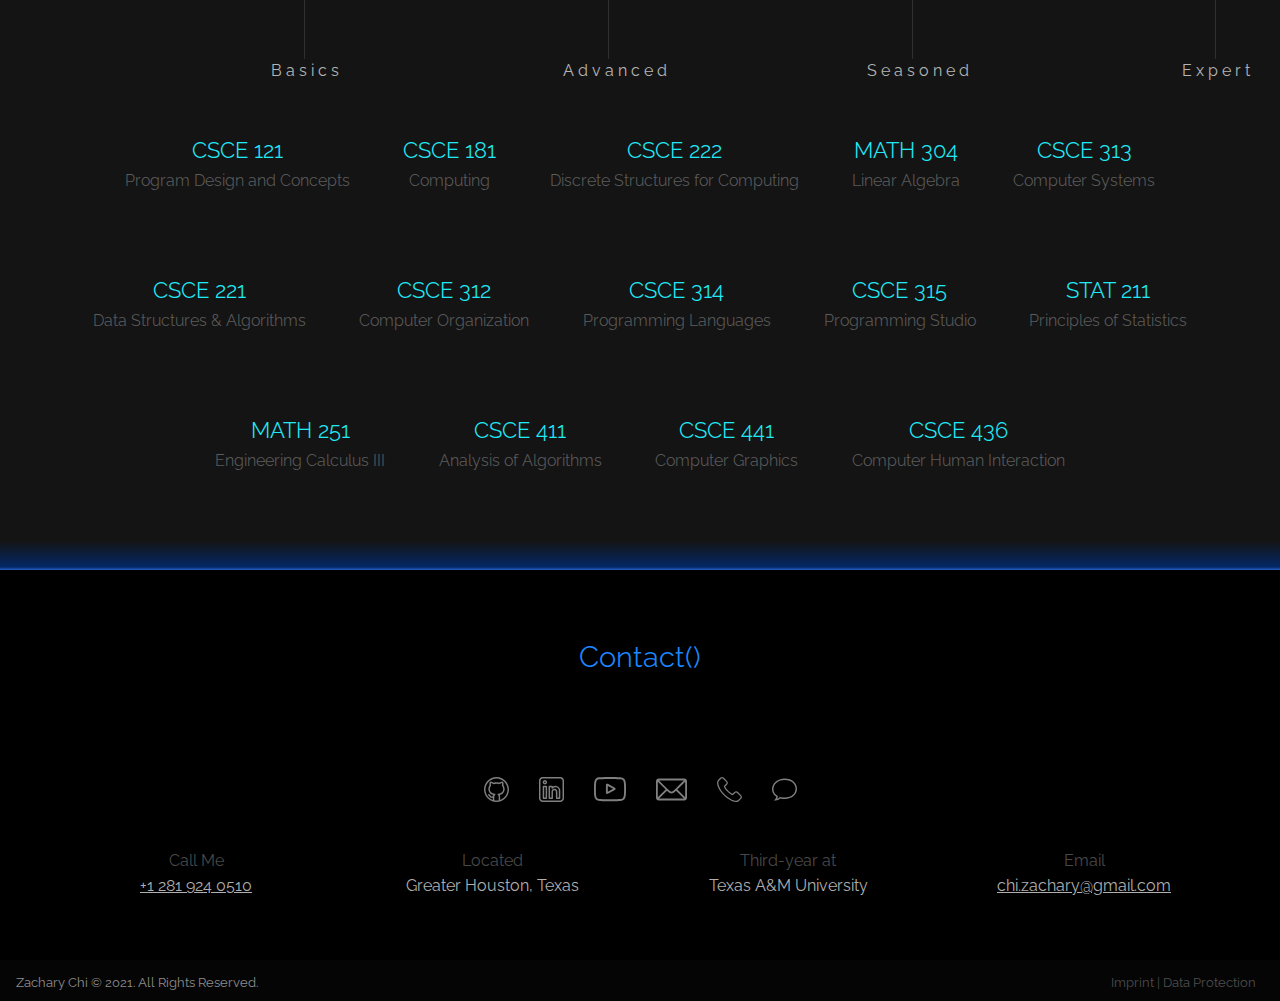
==== commit 0189103c: "update course list" ====
--- a/index.html
+++ b/index.html
@@ -152,7 +152,8 @@
                         <p> I am fascinated 
                             by most topics of programming because I love all types of problems and solving them. No matter what it is, I am more than
                             ready to accept the challenge and commit myself. I am not entirely sure which path I would like to
-                            go down yet, because everything I have tried, I have thoroughly enjoyed and committed myself to. That is why I am always on the lookout for challenging opportunities.
+                            go down yet, because everything I have tried, I have thoroughly enjoyed and committed myself to. That is why I am always on the lookout for challenging opportunities and 
+                            currently accepting offers.
                             <br><br>
                             I've been playing tennis for the last 11 years of my life, piano for the last 10, and working out for the last 5. 
                             I take great pleasure in these three hobbies of mine and it is usually what you can find me doing if I am not
@@ -589,6 +590,22 @@
                 <h4 class = "courses">STAT 211</h4>
                 <h6 class = "courseDescription">Principles of Statistics</h6>
             </div>
+            <div class="row-md center-xs courseHolder">
+              <h4 class = "courses">MATH 251</h4>
+              <h6 class = "courseDescription">Engineering Calculus III</h6>
+          </div>
+          <div class="row-md center-xs courseHolder">
+            <h4 class = "courses">CSCE 411</h4>
+            <h6 class = "courseDescription">Analysis of Algorithms</h6>
+        </div>
+        <div class="row-md center-xs courseHolder">
+          <h4 class = "courses">CSCE 441</h4>
+          <h6 class = "courseDescription">Computer Graphics</h6>
+      </div>
+      <div class="row-md center-xs courseHolder">
+        <h4 class = "courses">CSCE 436</h4>
+        <h6 class = "courseDescription">Computer Human Interaction</h6>
+    </div>
         </div>
 
 
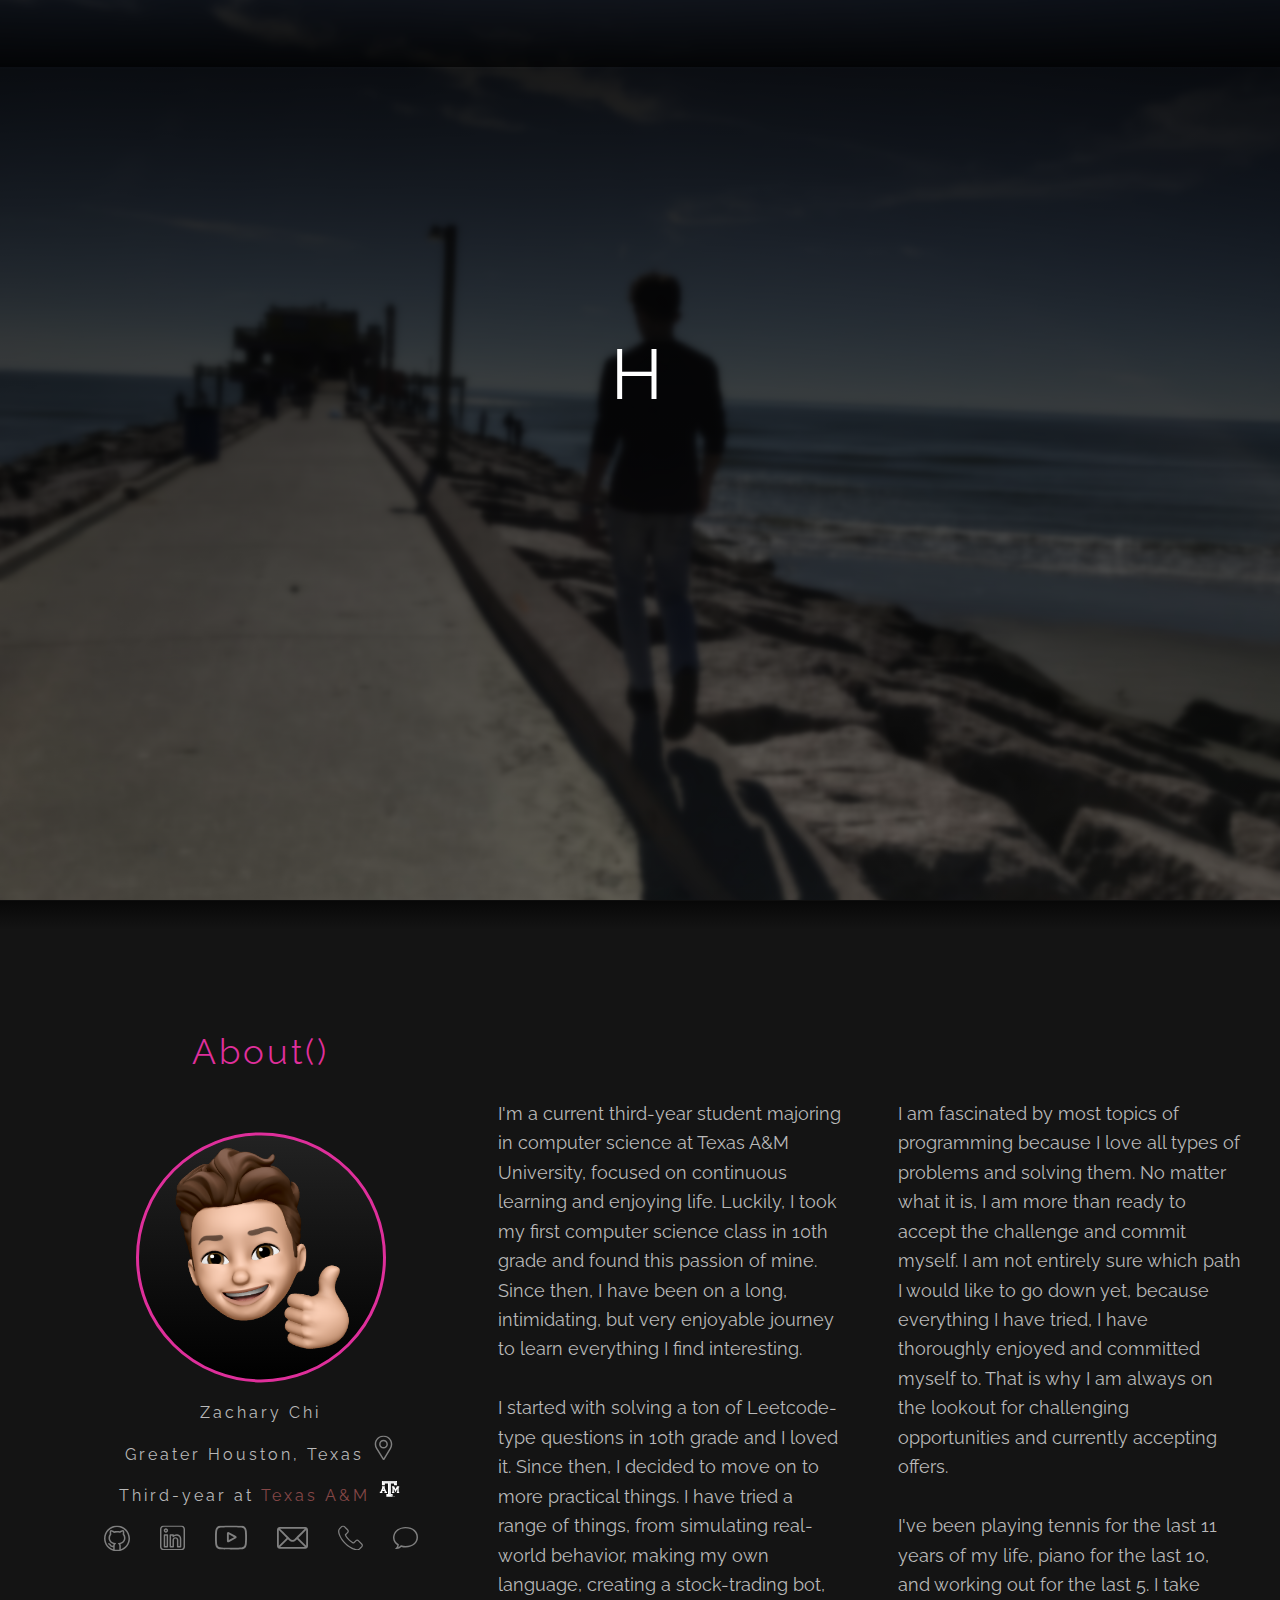
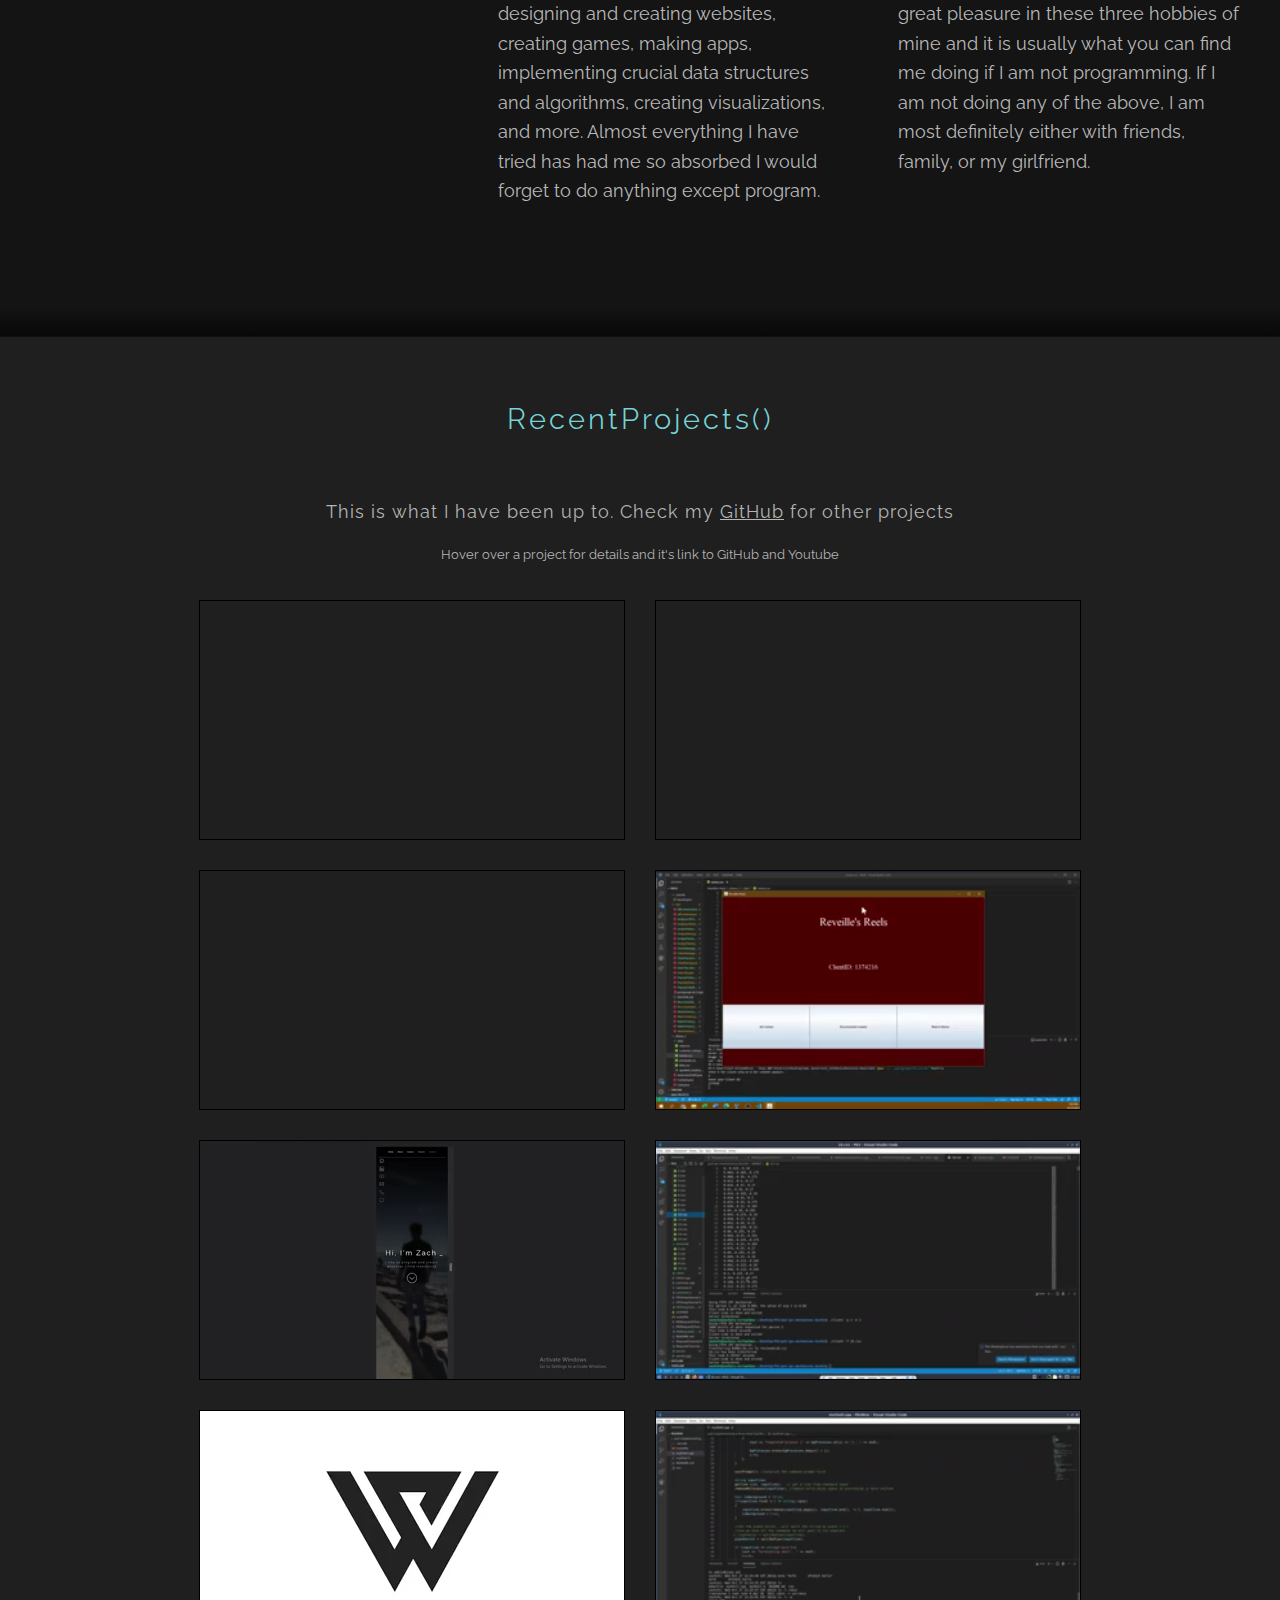
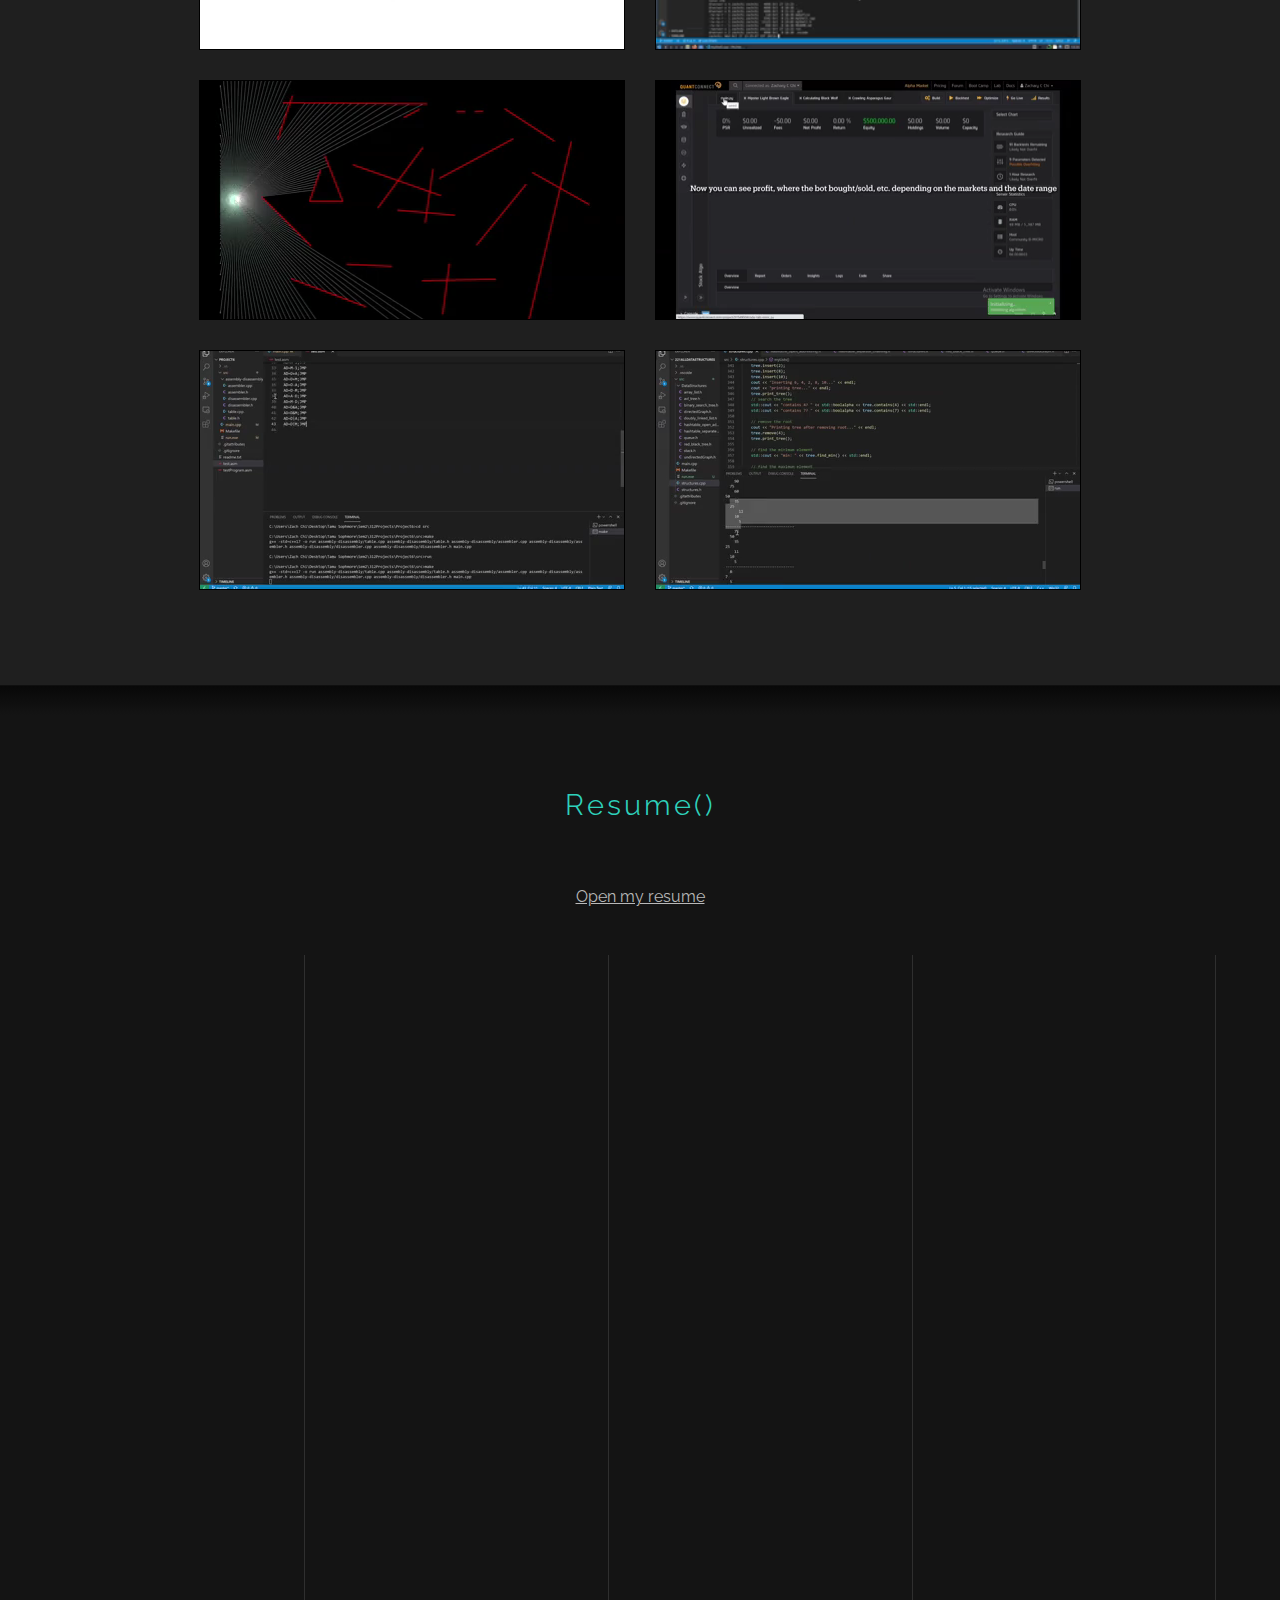
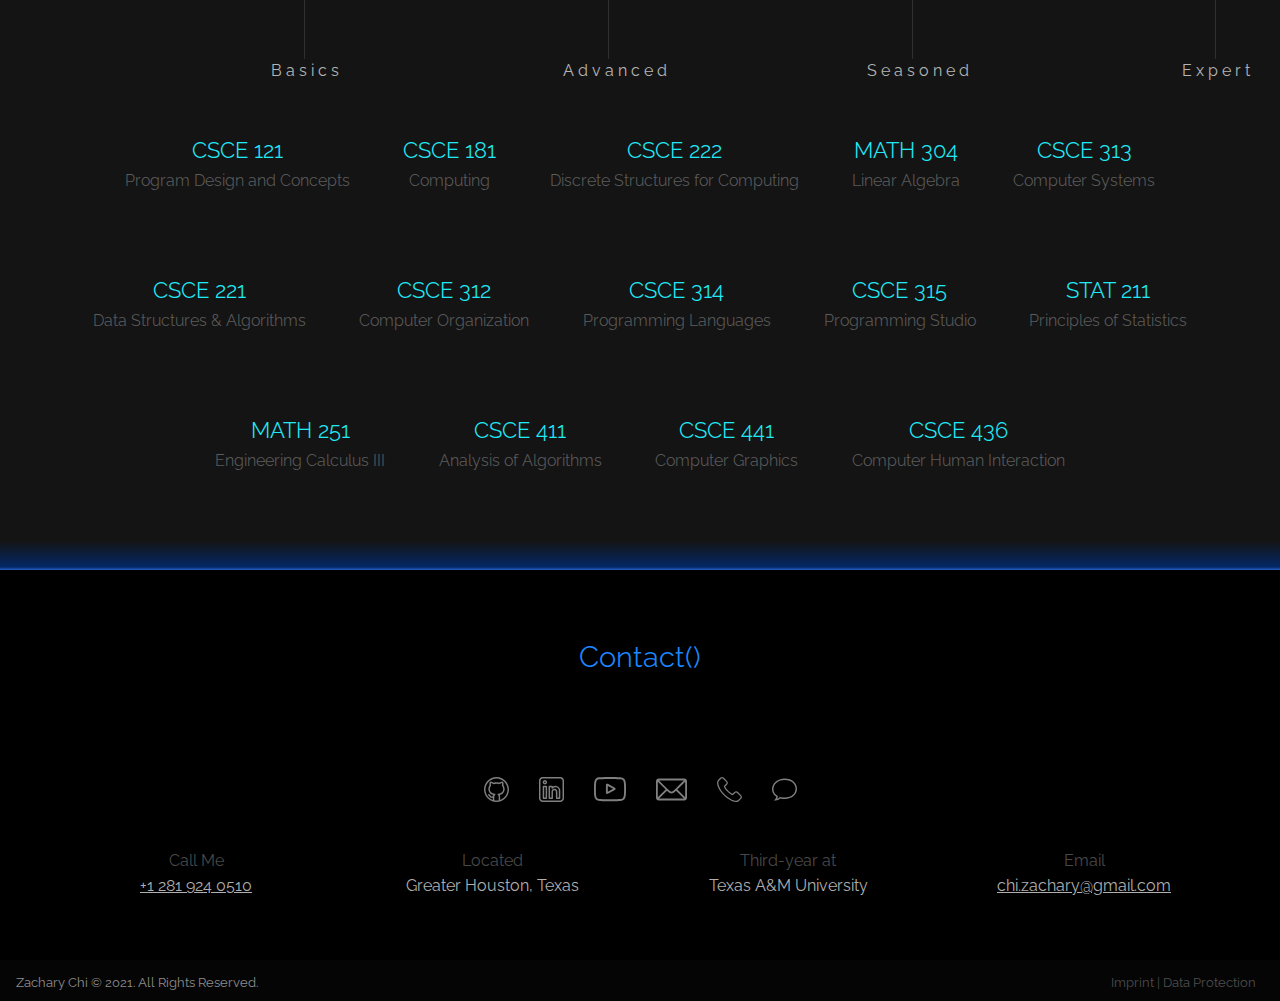
==== commit 35ede0dc: "typo fix" ====
--- a/index.html
+++ b/index.html
@@ -269,7 +269,7 @@
                                   <div class="hover-inner-box">
                                       <div class="hover-content">
                                           <h3>Responsive Website</h3>
-                                          <p style = "margin-top: -2%;">Responsive web design project, AKA the website you are on. This demo's its responsivenes. </p>
+                                          <p style = "margin-top: -2%;">Responsive web design project, AKA the website you are on. This demo's its responsiveness. </p>
                                           <a href="https://github.com/Zachhi/ZachChi-Website"><button class="light" style="bottom: 5%; right: 10%">Open in GitHub</button></a>
                                       </div>
                                   </div>
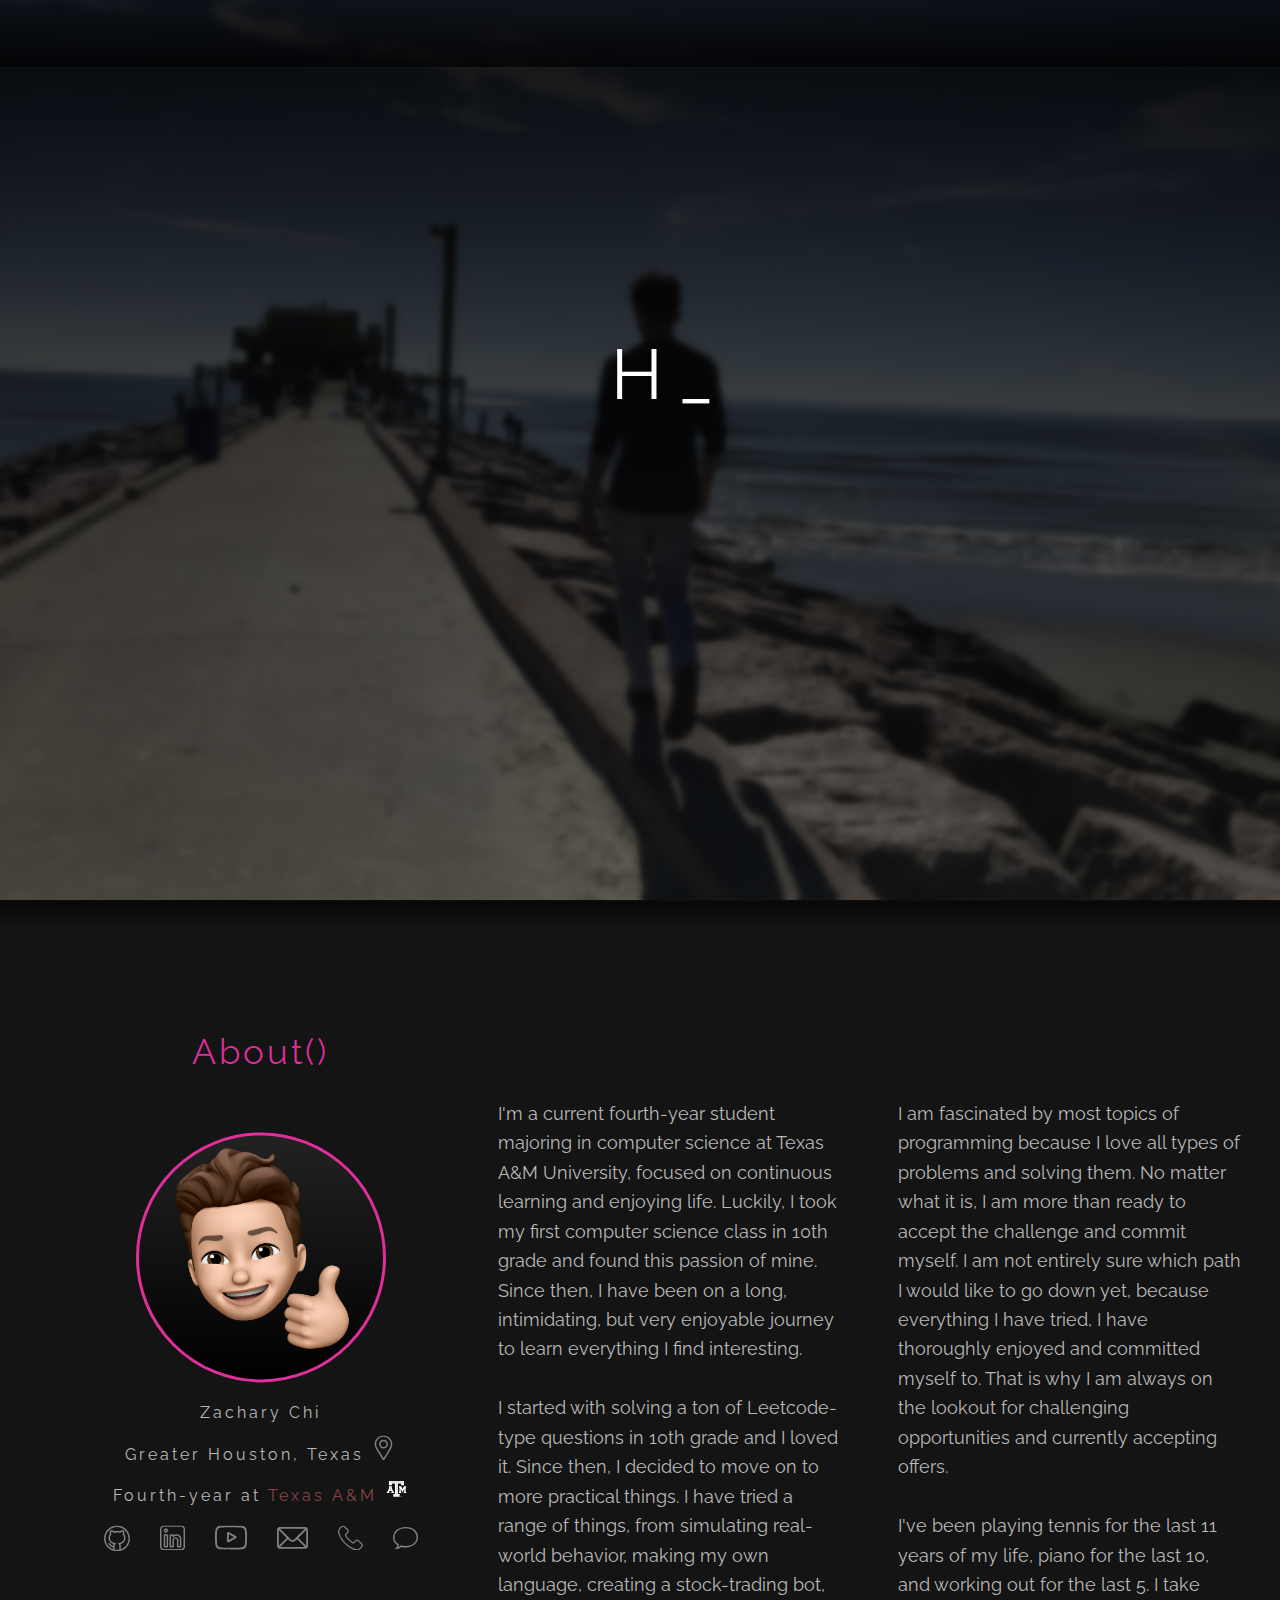
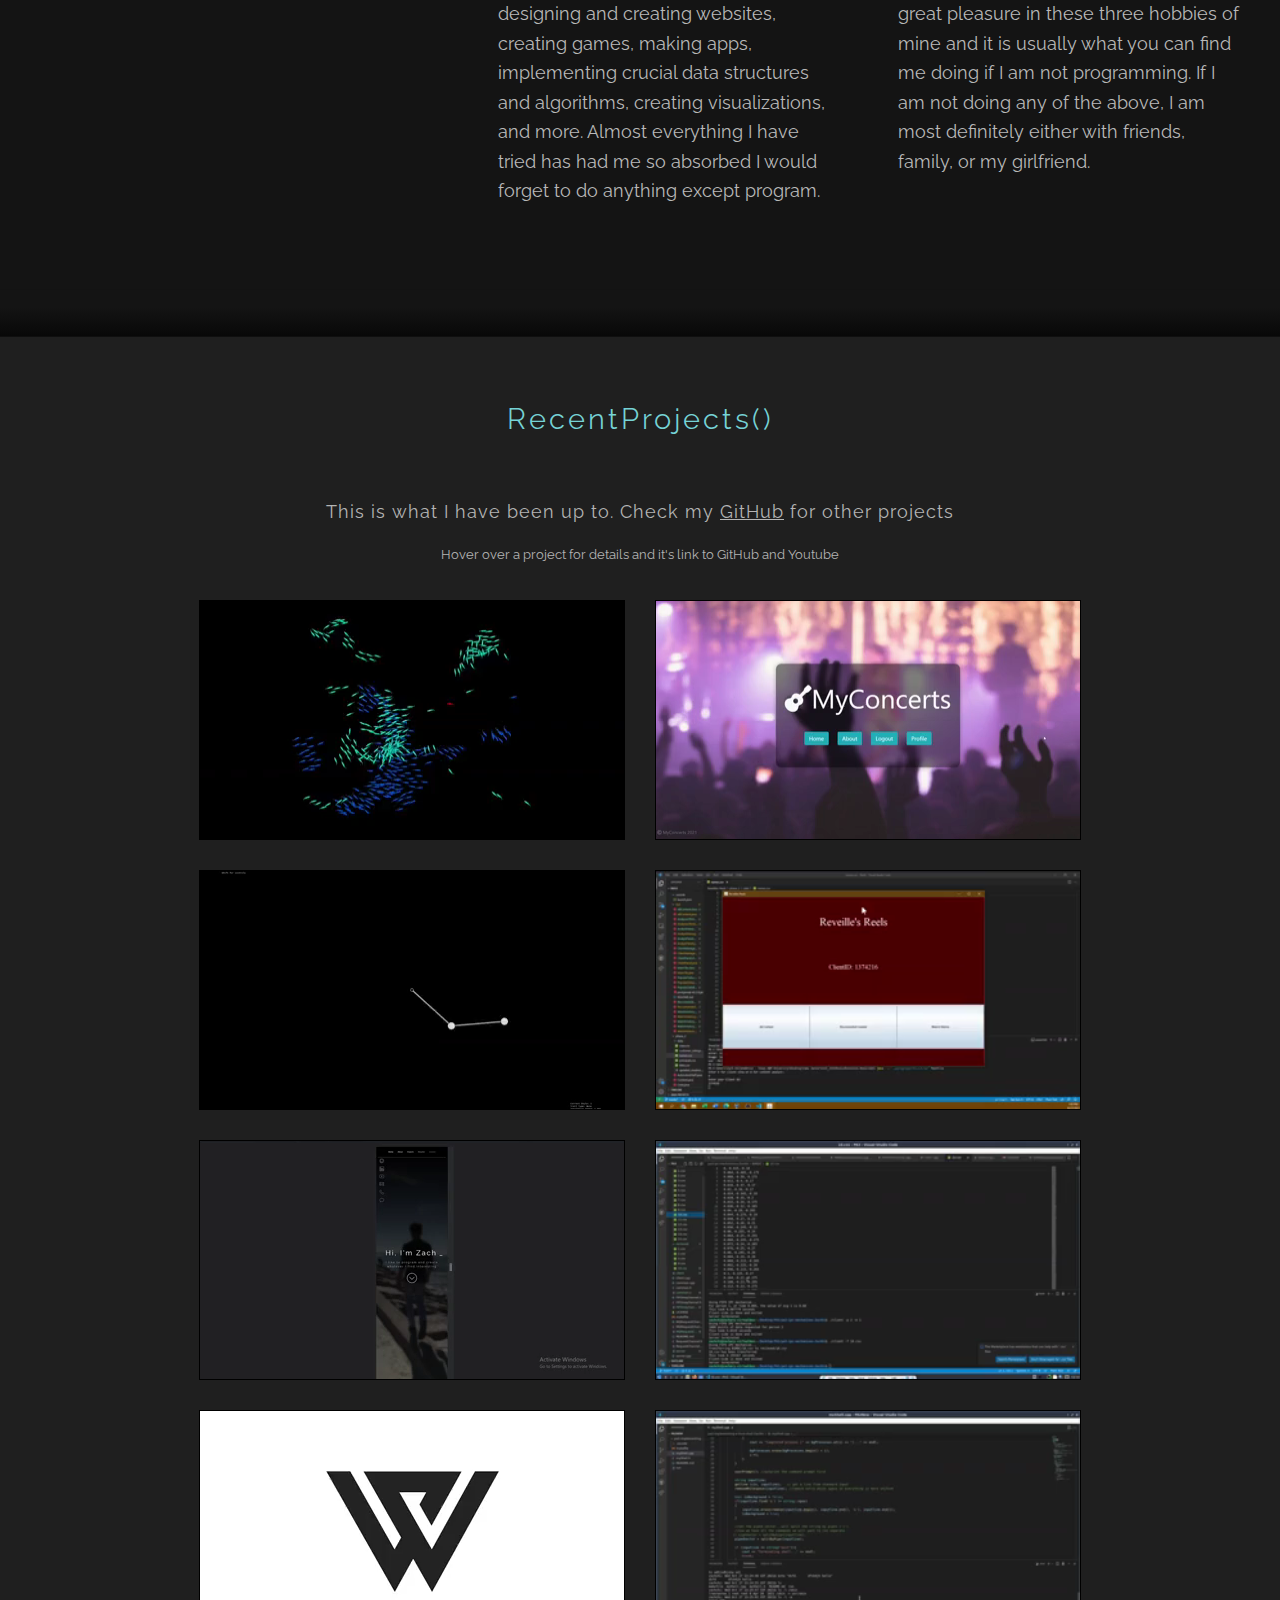
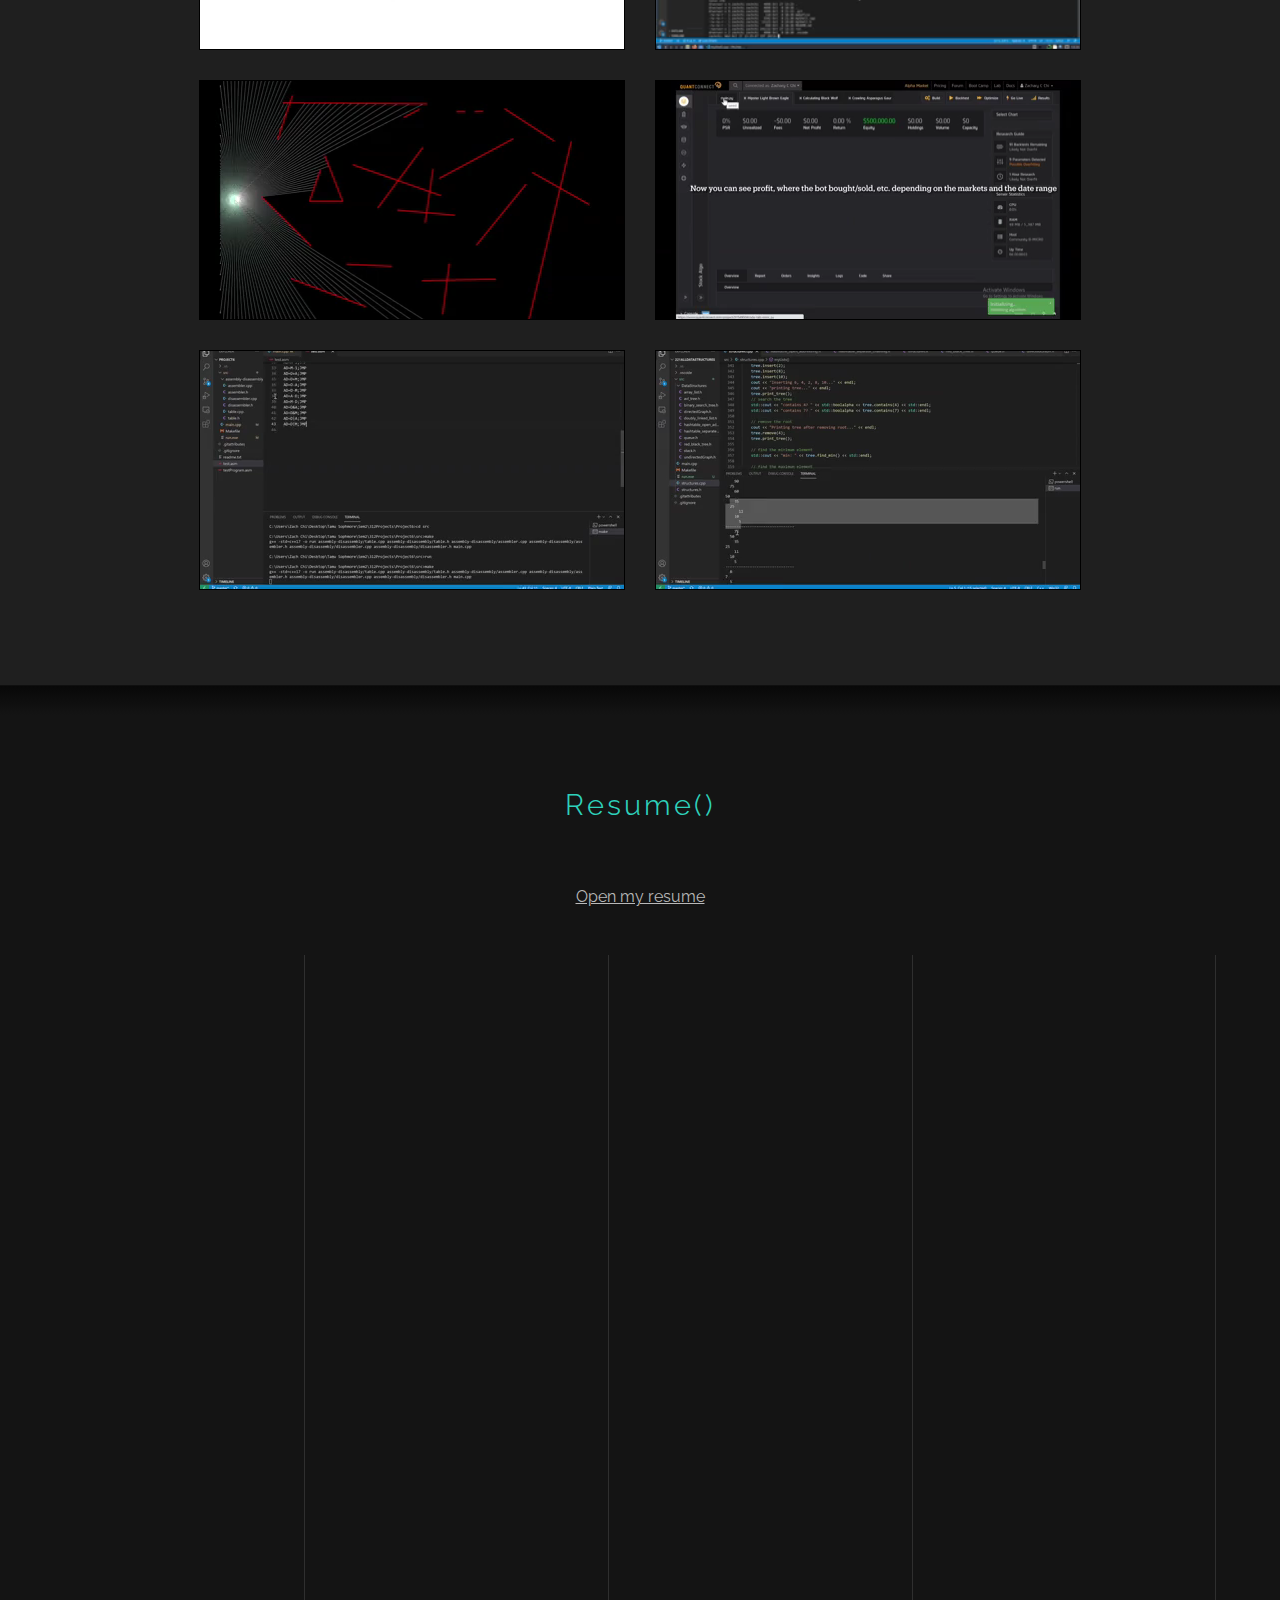
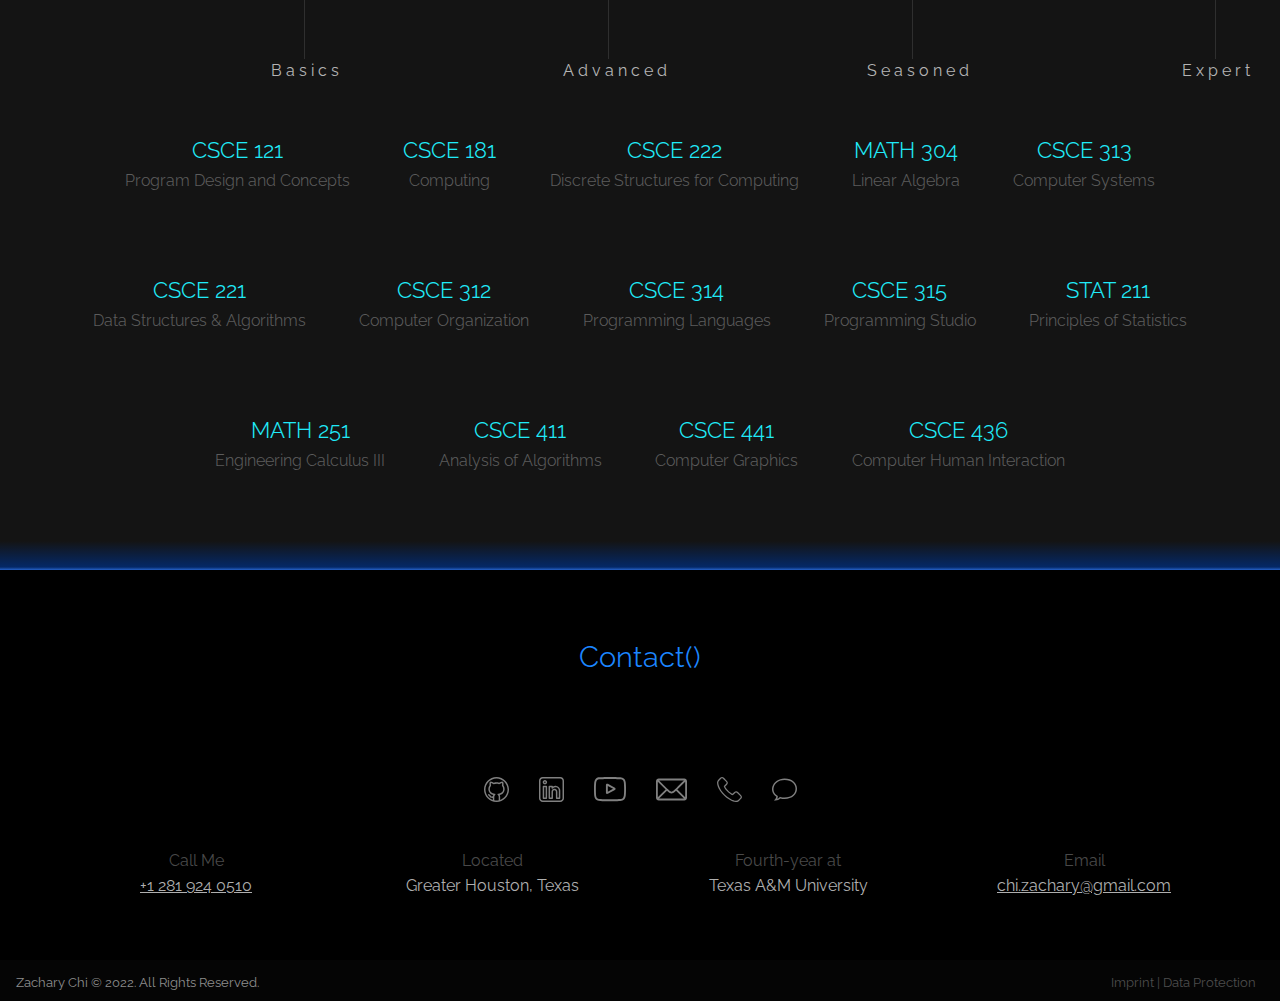
==== commit 11d383f7: "update resume" ====
--- a/index.html
+++ b/index.html
@@ -117,7 +117,7 @@
                           </p>
                         </div>
                         <div class = "row;" style=" margin-top: 0px; letter-spacing: 3px; margin-right: -30%; margin-left: -30%; ">
-                            <p class="aboutText2" style="text-align: center;">Third-year at&nbsp<a href="https://www.tamu.edu/" class = "textTamu">Texas A&M</a>
+                            <p class="aboutText2" style="text-align: center;">Fourth-year at&nbsp<a href="https://www.tamu.edu/" class = "textTamu">Texas A&M</a>
                             <img src='img/socials/tamuWhite.svg' title = "Greater Houston, Texas" style="width: 25px;  margin-top: -5%;">
                           </p>
                         </div>
@@ -134,7 +134,7 @@
                     </div>
 
                     <div class="col-md aboutMainText1">
-                        <p>  I'm a current third-year student majoring in computer science at Texas A&M University, focused on continuous learning and enjoying life.
+                        <p>  I'm a current fourth-year student majoring in computer science at Texas A&M University, focused on continuous learning and enjoying life.
                             Luckily, I took my first 
                             computer science class in 10th grade and found this passion of mine. Since then, I have been on a long, intimidating, but very enjoyable journey
                             to learn everything I find interesting.
@@ -406,7 +406,7 @@
             <div class="row-md center-xs">
                 <h2 class="section-titleResume" style="color: rgb(46, 209, 187); letter-spacing: 3px;">Resume()</h2>
                 <div class = "row-md center-xs;">
-                    <p><a class = textLinkResume href = "img/Resume/Zach_Chi_Resume.pdf">Open my resume</a></p>
+                    <p><a class = textLinkResume href = "img/Resume/Zach_Chi_Resume_PDF.pdf">Open my resume</a></p>
                 </div>
                              <!--THIS IS THE BAR CHART-->
 
@@ -537,7 +537,7 @@
 
                     <!--THIS IS THE BAR CHART-->
 
-                        <img src = "img/Resume/Zach_Chi_Resume.jpg" class="resume" style="margin-top: 2%;"> 
+                        <img src = "img/Resume/Zach_Chi_Resume_JPG.jpg" class="resume" style="margin-top: 2%;"> 
 
                    
                         
@@ -637,7 +637,7 @@
                     <div class="row margin-bottom-small center-xs">
                         <div class="col-md">Call Me<br/><a href = "tel: 281-924-0510" class = "textCall">+1 281 924 0510</a></div>
                         <div class="col-md">Located<br/><div style="color: rgb(175, 175, 175);">Greater Houston, Texas</div></div>
-                        <div class="col-md">Third-year at<br/><div style="color: rgb(175, 175, 175);">Texas A&M University</div></div>
+                        <div class="col-md">Fourth-year at<br/><div style="color: rgb(175, 175, 175);">Texas A&M University</div></div>
                         <div class="col-md">Email<br/><a href = "mailto: chi.zachary@gmail.com" class = "textGmail">chi.zachary@gmail.com</a></div>
                     </div>
 
@@ -652,7 +652,7 @@
     <!--FOOTER-->
     <div class="row secondary-footer">
 
-         <p style="color: rgb(141, 141, 141); margin-right: 10px;">Zachary Chi © 2021. All Rights Reserved.</p>      
+         <p style="color: rgb(141, 141, 141); margin-right: 10px;">Zachary Chi © 2022. All Rights Reserved.</p>      
      <div class="col-md end-md">
          <p><a href="#">Imprint</a> | <a href="#">Data Protection</a></p>                
      </div>
